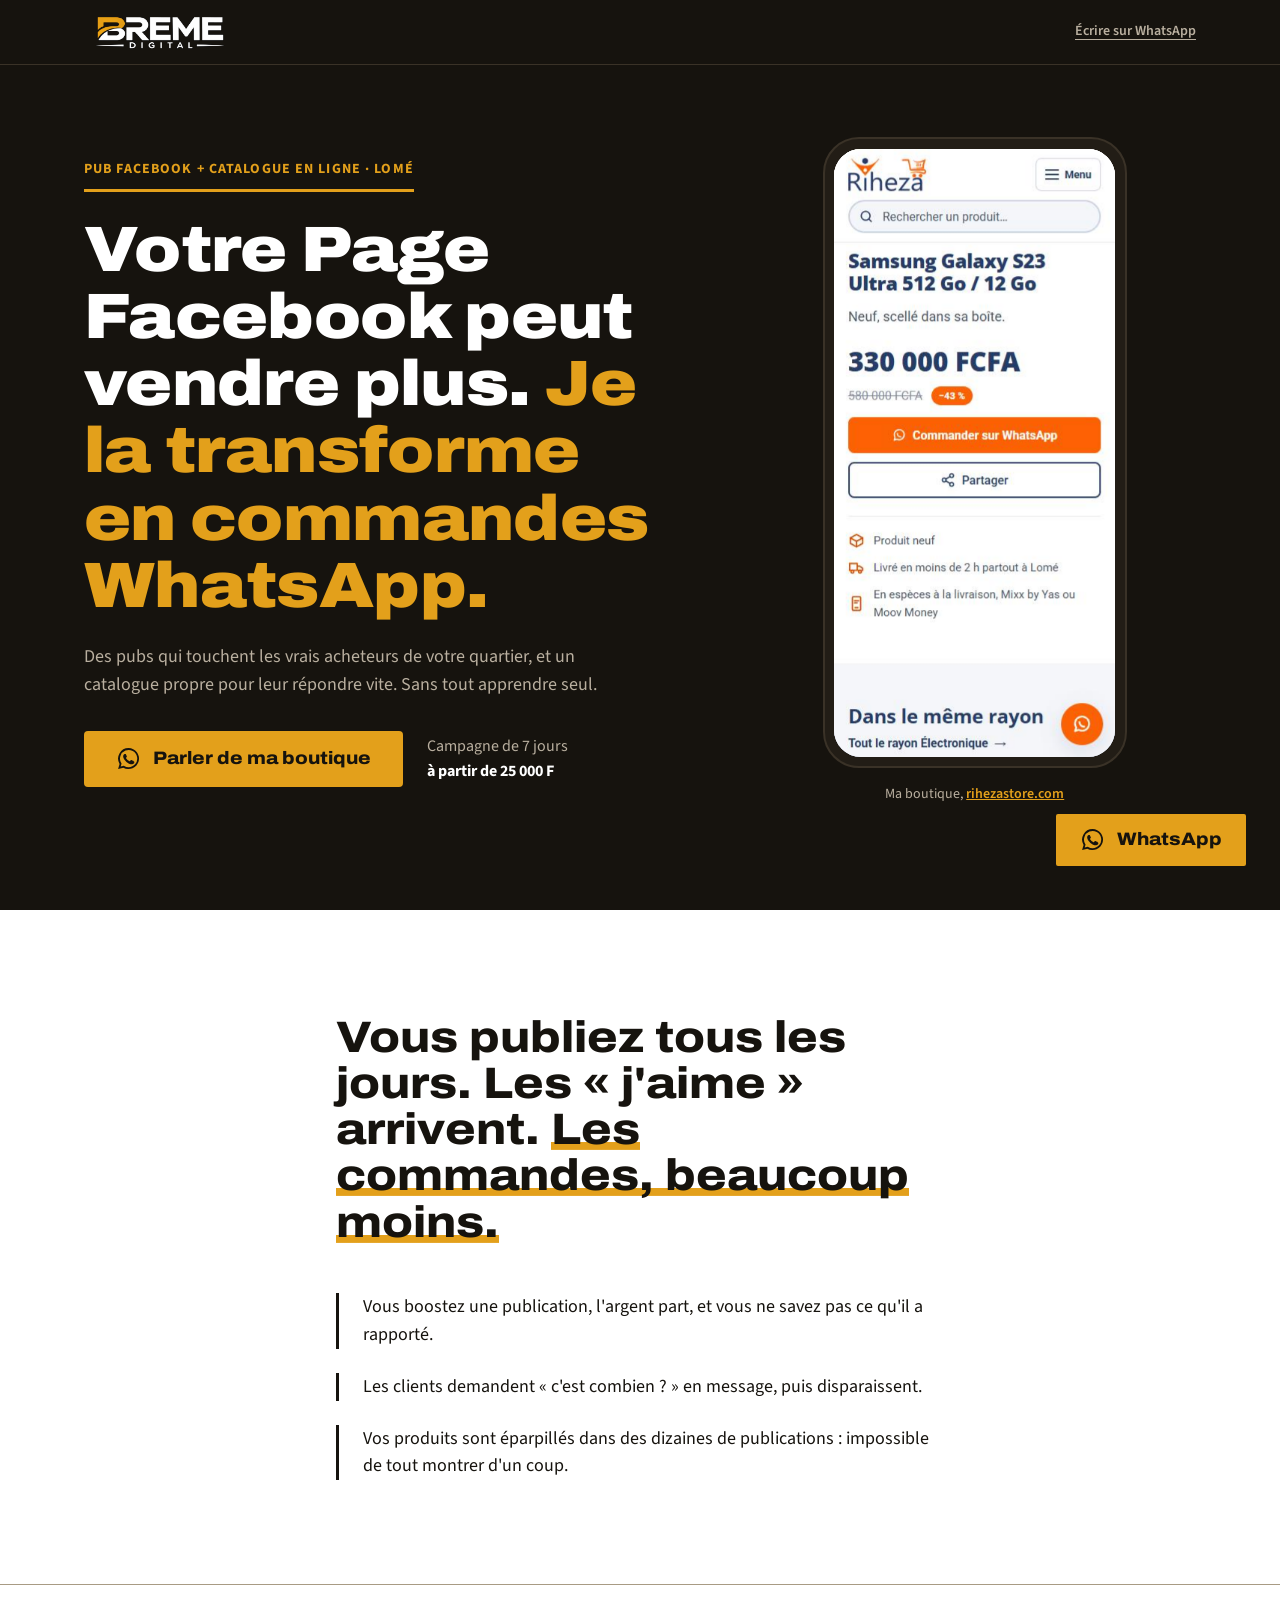
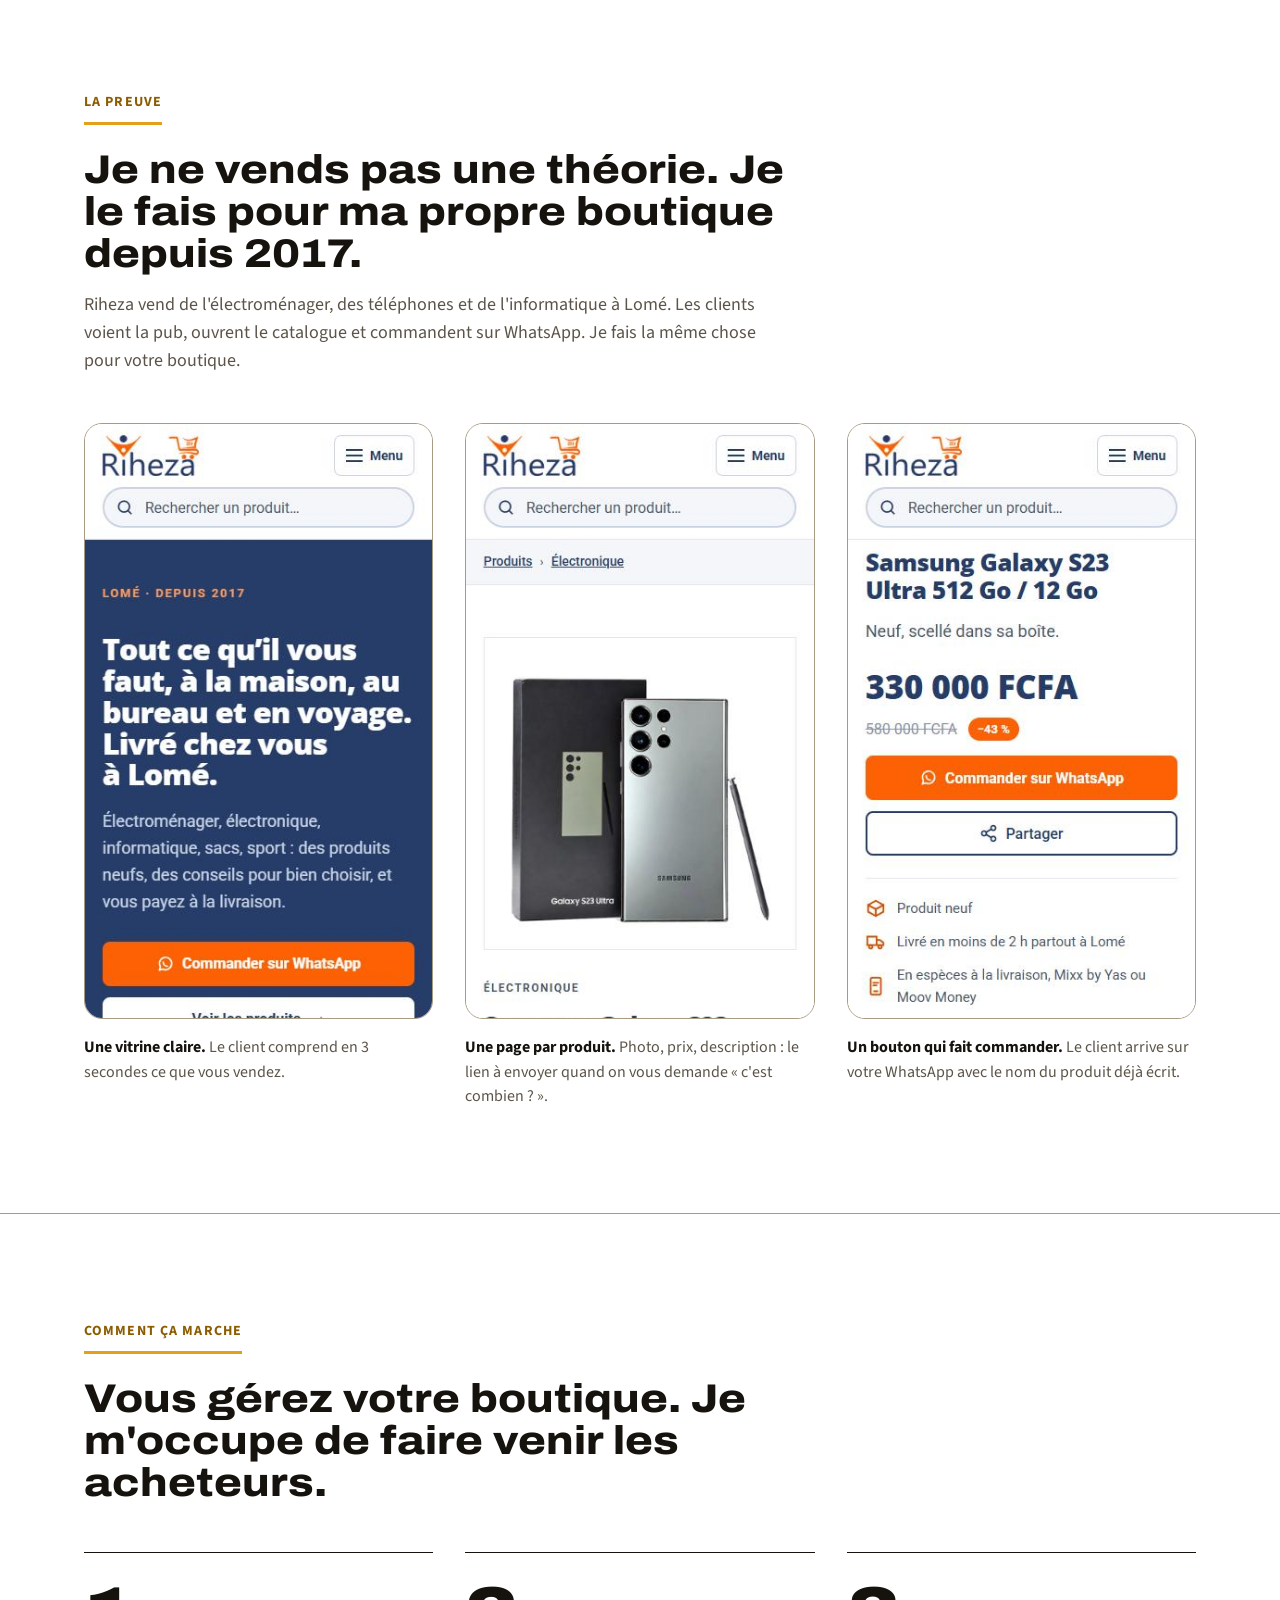
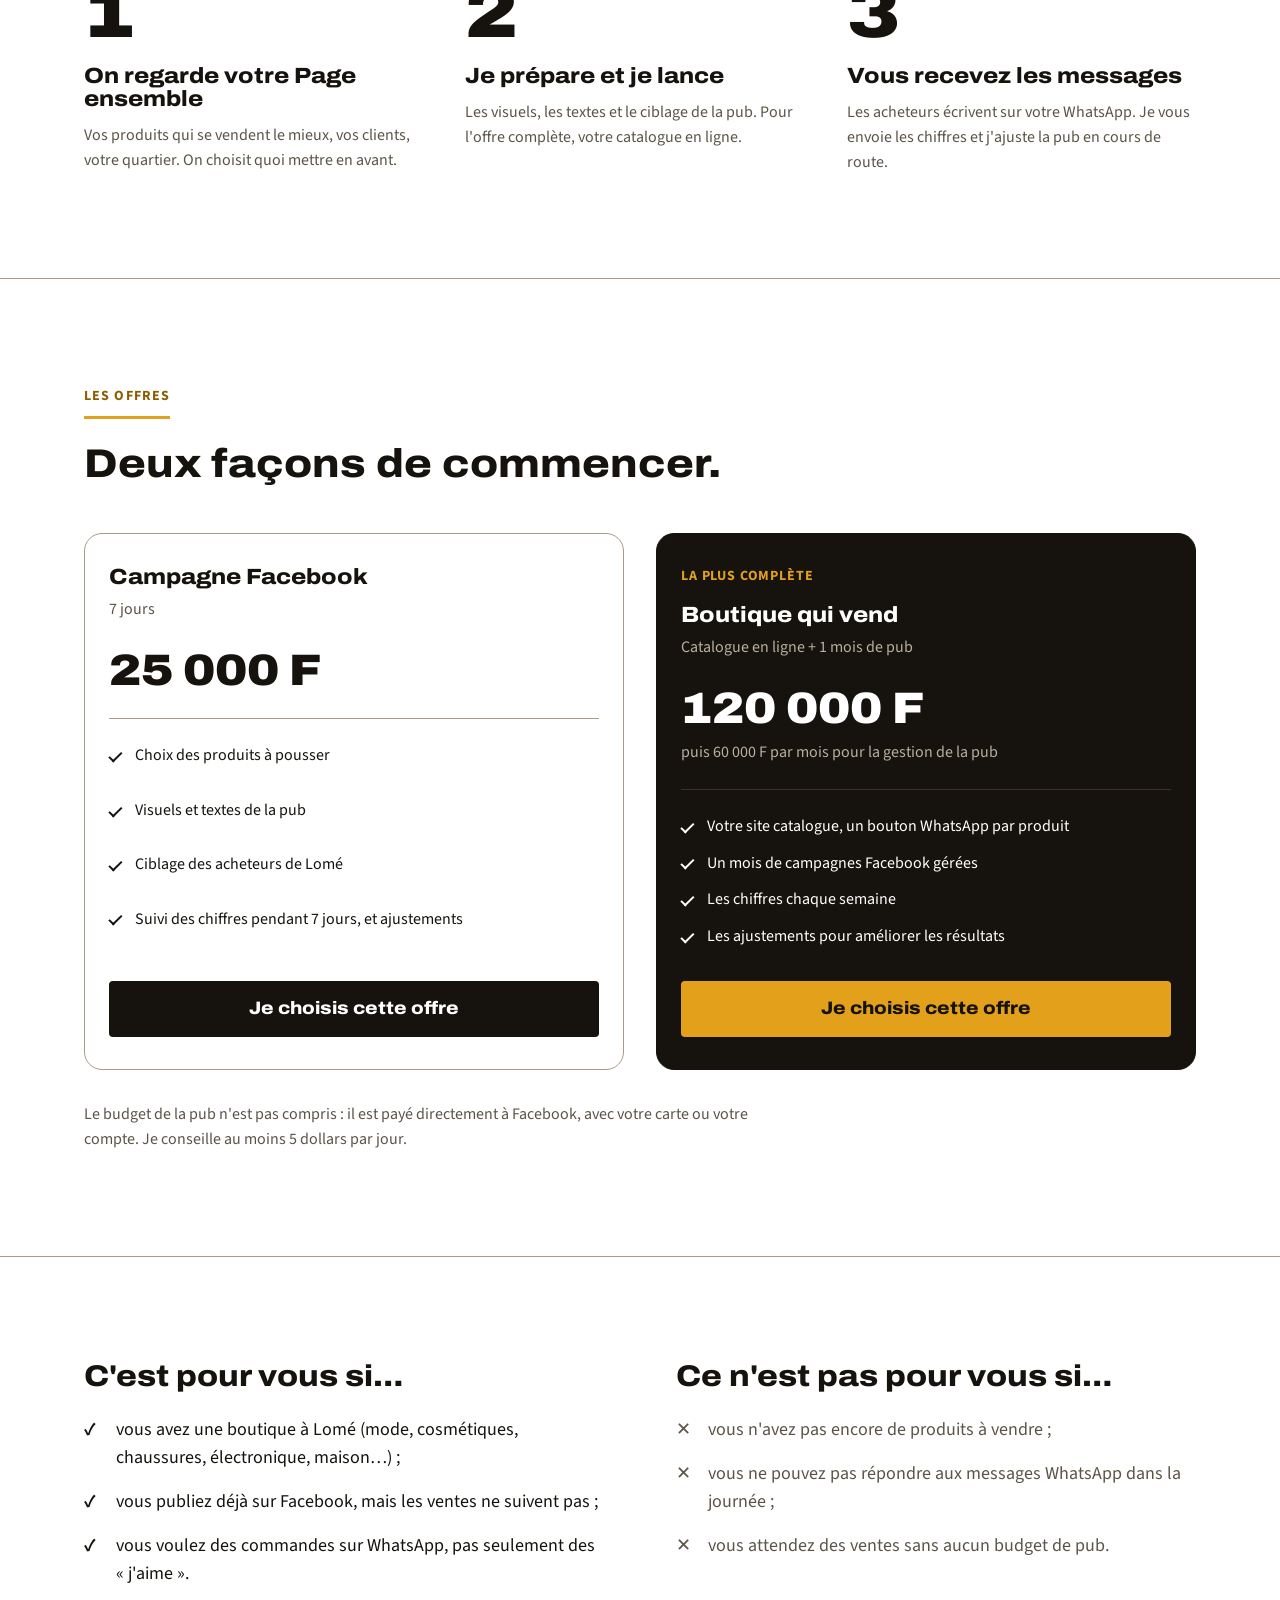
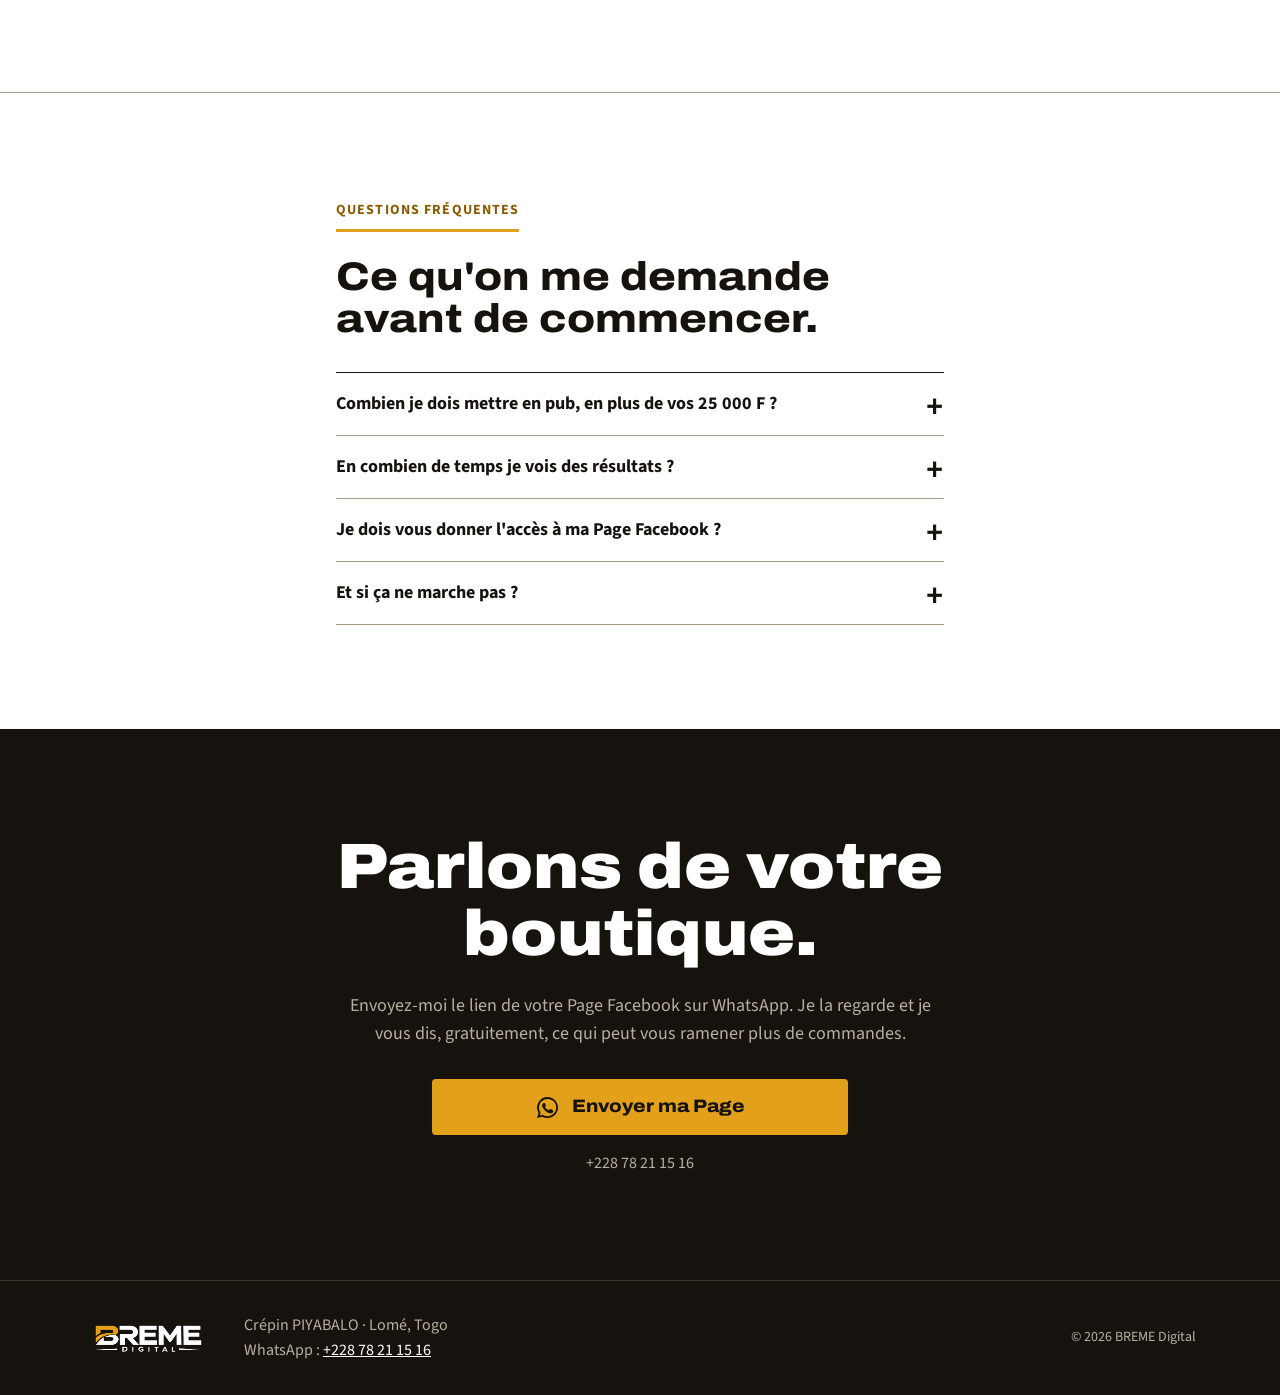
==== index.html @ 871fb2c0 "Add files via upload" ====
<!doctype html>
<html lang="fr">
<head>
  <meta charset="utf-8">
  <meta name="viewport" content="width=device-width, initial-scale=1">
  <title>Boutique qui vend : pub Facebook et catalogue en ligne pour les boutiques de Lomé | BREME Digital</title>
  <meta name="description" content="BREME Digital aide les boutiques de Lomé à transformer leur Page Facebook en vraies ventes WhatsApp, grâce à des pubs ciblées et un catalogue en ligne. Campagne de 7 jours à partir de 25 000 F.">
  <meta property="og:type" content="website">
  <meta property="og:title" content="Boutique qui vend : plus de commandes WhatsApp pour votre boutique">
  <meta property="og:description" content="Pubs Facebook ciblées et catalogue en ligne pour les boutiques de Lomé. Campagne de 7 jours à partir de 25 000 F.">
  <meta property="og:image" content="https://boutique-qui-vend.vercel.app/images/partage.png">
  <meta property="og:url" content="https://boutique-qui-vend.vercel.app/">
  <meta property="og:image:width" content="1200">
  <meta property="og:image:height" content="630">
  <meta name="theme-color" content="#16130E">
  <link rel="icon" href="images/favicon.svg" type="image/svg+xml">
  <link rel="preconnect" href="https://fonts.googleapis.com">
  <link rel="preconnect" href="https://fonts.gstatic.com" crossorigin>
  <link href="https://fonts.googleapis.com/css2?family=Archivo:wdth,wght@112,700;112,800;112,900&family=Source+Sans+3:wght@400;600;700&display=swap" rel="stylesheet">
  <link rel="stylesheet" href="tokens.css">
  <link rel="stylesheet" href="style.css">
  <script>
    if ('IntersectionObserver' in window && !window.matchMedia('(prefers-reduced-motion: reduce)').matches) {
      document.documentElement.classList.add('anime');
    }
  </script>
</head>
<body>

<header class="entete">
  <div class="conteneur entete__ligne">
    <img class="entete__logo" src="images/logo-breme-fond-noir.webp" alt="BREME Digital" width="2000" height="667">
    <a class="lien-discret" href="https://wa.me/22878211516?text=Bonjour%20Cr%C3%A9pin%2C%20je%20veux%20plus%20de%20ventes%20pour%20ma%20boutique." target="_blank" rel="noopener">Écrire sur WhatsApp</a>
  </div>
</header>

<main>

  <!-- 1. Haut de page -->
  <section class="haut sombre">
    <div class="conteneur haut__grille">
      <div class="haut__texte">
        <p class="libelle libelle--sombre arrivee">Pub Facebook + catalogue en ligne · Lomé</p>
        <h1 class="haut__titre arrivee">Votre Page Facebook peut vendre plus. <span class="or">Je la transforme en commandes WhatsApp.</span></h1>
        <p class="haut__sous arrivee">Des pubs qui touchent les vrais acheteurs de votre quartier, et un catalogue propre pour leur répondre vite. Sans tout apprendre seul.</p>
        <div class="haut__action arrivee">
          <a class="bouton" href="https://wa.me/22878211516?text=Bonjour%20Cr%C3%A9pin%2C%20je%20veux%20plus%20de%20ventes%20pour%20ma%20boutique." target="_blank" rel="noopener">
            <svg class="bouton__icone" viewBox="0 0 24 24" aria-hidden="true"><path d="M12 2a10 10 0 0 0-8.6 15.1L2 22l5-1.3A10 10 0 1 0 12 2Zm0 18.2a8.2 8.2 0 0 1-4.2-1.2l-.3-.2-3 .8.8-2.9-.2-.3A8.2 8.2 0 1 1 12 20.2Zm4.5-6.1c-.2-.1-1.5-.7-1.7-.8-.2-.1-.4-.1-.6.1l-.8 1c-.1.2-.3.2-.5.1a6.7 6.7 0 0 1-3.3-2.9c-.3-.4.3-.4.7-1.4.1-.2 0-.3 0-.4l-.8-1.8c-.2-.5-.4-.4-.6-.4h-.5a1 1 0 0 0-.7.3 3 3 0 0 0-.9 2.2 5.2 5.2 0 0 0 1.1 2.7 11.8 11.8 0 0 0 4.5 4c1.7.7 2.3.8 3.2.6.5-.1 1.5-.6 1.7-1.2.2-.6.2-1.1.2-1.2-.1-.1-.2-.2-.5-.3Z"/></svg>
            Parler de ma boutique
          </a>
          <p class="haut__prix">Campagne de 7 jours <strong>à partir de 25 000 F</strong></p>
        </div>
      </div>

      <figure class="telephone" aria-label="Exemple : la boutique en ligne Riheza, faite par Crépin">
        <div class="telephone__cadre">
          <div class="telephone__ecran">
            <img class="telephone__vue telephone__vue--1" src="images/riheza-accueil.jpg" alt="Accueil de la boutique Riheza sur téléphone" width="375" height="812" fetchpriority="high">
            <img class="telephone__vue telephone__vue--2" src="images/riheza-produit.jpg" alt="Fiche produit Riheza : Samsung Galaxy S23 Ultra" width="375" height="812">
            <img class="telephone__vue telephone__vue--3" src="images/riheza-commande.jpg" alt="Prix et bouton « Commander sur WhatsApp » chez Riheza" width="375" height="812">
          </div>
        </div>
        <figcaption class="telephone__legende">Ma boutique, <a href="https://www.rihezastore.com" target="_blank" rel="noopener">rihezastore.com</a></figcaption>
      </figure>
    </div>
  </section>

  <!-- 2. Le problème -->
  <section class="section papier">
    <div class="conteneur conteneur--etroit">
      <h2 class="grande-phrase apparait">Vous publiez tous les jours. Les « j'aime » arrivent. <span class="souligne">Les commandes, beaucoup moins.</span></h2>
      <ul class="constats">
        <li class="apparait">Vous boostez une publication, l'argent part, et vous ne savez pas ce qu'il a rapporté.</li>
        <li class="apparait">Les clients demandent « c'est combien ? » en message, puis disparaissent.</li>
        <li class="apparait">Vos produits sont éparpillés dans des dizaines de publications : impossible de tout montrer d'un coup.</li>
      </ul>
    </div>
  </section>

  <!-- 3. La preuve -->
  <section class="section sable" id="preuve">
    <div class="conteneur">
      <div class="entete-section">
        <p class="libelle">La preuve</p>
        <h2 class="titre-section apparait">Je ne vends pas une théorie. Je le fais pour ma propre boutique depuis 2017.</h2>
        <p class="chapeau apparait">Riheza vend de l'électroménager, des téléphones et de l'informatique à Lomé. Les clients voient la pub, ouvrent le catalogue et commandent sur WhatsApp. Je fais la même chose pour votre boutique.</p>
      </div>
      <ol class="captures">
        <li class="capture apparait">
          <img src="images/riheza-accueil.jpg" alt="Accueil de Riheza : titre, bouton « Commander sur WhatsApp »" width="375" height="812" loading="lazy">
          <p><strong>Une vitrine claire.</strong> Le client comprend en 3 secondes ce que vous vendez.</p>
        </li>
        <li class="capture apparait">
          <img src="images/riheza-produit.jpg" alt="Fiche produit Riheza avec photo et prix" width="375" height="812" loading="lazy">
          <p><strong>Une page par produit.</strong> Photo, prix, description : le lien à envoyer quand on vous demande « c'est combien ? ».</p>
        </li>
        <li class="capture apparait">
          <img src="images/riheza-commande.jpg" alt="Prix, réduction et bouton « Commander sur WhatsApp »" width="375" height="812" loading="lazy">
          <p><strong>Un bouton qui fait commander.</strong> Le client arrive sur votre WhatsApp avec le nom du produit déjà écrit.</p>
        </li>
      </ol>
    </div>
  </section>

  <!-- 4. Comment ça marche -->
  <section class="section papier">
    <div class="conteneur">
      <div class="entete-section">
        <p class="libelle">Comment ça marche</p>
        <h2 class="titre-section apparait">Vous gérez votre boutique. Je m'occupe de faire venir les acheteurs.</h2>
      </div>
      <ol class="etapes">
        <li class="etape apparait">
          <span class="etape__num" aria-hidden="true">1</span>
          <h3>On regarde votre Page ensemble</h3>
          <p>Vos produits qui se vendent le mieux, vos clients, votre quartier. On choisit quoi mettre en avant.</p>
        </li>
        <li class="etape apparait">
          <span class="etape__num" aria-hidden="true">2</span>
          <h3>Je prépare et je lance</h3>
          <p>Les visuels, les textes et le ciblage de la pub. Pour l'offre complète, votre catalogue en ligne.</p>
        </li>
        <li class="etape apparait">
          <span class="etape__num" aria-hidden="true">3</span>
          <h3>Vous recevez les messages</h3>
          <p>Les acheteurs écrivent sur votre WhatsApp. Je vous envoie les chiffres et j'ajuste la pub en cours de route.</p>
        </li>
      </ol>
    </div>
  </section>

  <!-- 5. Les offres -->
  <section class="section sable" id="offres">
    <div class="conteneur">
      <div class="entete-section">
        <p class="libelle">Les offres</p>
        <h2 class="titre-section apparait">Deux façons de commencer.</h2>
      </div>
      <div class="offres">
        <article class="offre apparait">
          <h3 class="offre__nom">Campagne Facebook</h3>
          <p class="offre__duree">7 jours</p>
          <p class="offre__prix">25 000 F</p>
          <ul class="offre__liste">
            <li>Choix des produits à pousser</li>
            <li>Visuels et textes de la pub</li>
            <li>Ciblage des acheteurs de Lomé</li>
            <li>Suivi des chiffres pendant 7 jours, et ajustements</li>
          </ul>
          <a class="bouton bouton--plein" href="https://wa.me/22878211516?text=Bonjour%20Cr%C3%A9pin%2C%20la%20campagne%20Facebook%20de%207%20jours%20m'int%C3%A9resse." target="_blank" rel="noopener">Je choisis cette offre</a>
        </article>
        <article class="offre offre--complete apparait">
          <p class="offre__etiquette">La plus complète</p>
          <h3 class="offre__nom">Boutique qui vend</h3>
          <p class="offre__duree">Catalogue en ligne + 1 mois de pub</p>
          <p class="offre__prix">120 000 F</p>
          <p class="offre__suite">puis 60 000 F par mois pour la gestion de la pub</p>
          <ul class="offre__liste">
            <li>Votre site catalogue, un bouton WhatsApp par produit</li>
            <li>Un mois de campagnes Facebook gérées</li>
            <li>Les chiffres chaque semaine</li>
            <li>Les ajustements pour améliorer les résultats</li>
          </ul>
          <a class="bouton bouton--plein" href="https://wa.me/22878211516?text=Bonjour%20Cr%C3%A9pin%2C%20l'offre%20Boutique%20qui%20vend%20m'int%C3%A9resse." target="_blank" rel="noopener">Je choisis cette offre</a>
        </article>
      </div>
      <p class="note">Le budget de la pub n'est pas compris : il est payé directement à Facebook, avec votre carte ou votre compte. Je conseille au moins 5 dollars par jour.</p>
    </div>
  </section>

  <!-- 6. Pour qui -->
  <section class="section papier">
    <div class="conteneur">
      <div class="pourqui">
        <div class="pourqui__col apparait">
          <h2 class="pourqui__titre">C'est pour vous si…</h2>
          <ul class="liste-oui">
            <li>vous avez une boutique à Lomé (mode, cosmétiques, chaussures, électronique, maison…) ;</li>
            <li>vous publiez déjà sur Facebook, mais les ventes ne suivent pas ;</li>
            <li>vous voulez des commandes sur WhatsApp, pas seulement des « j'aime ».</li>
          </ul>
        </div>
        <div class="pourqui__col apparait">
          <h2 class="pourqui__titre">Ce n'est pas pour vous si…</h2>
          <ul class="liste-non">
            <li>vous n'avez pas encore de produits à vendre ;</li>
            <li>vous ne pouvez pas répondre aux messages WhatsApp dans la journée ;</li>
            <li>vous attendez des ventes sans aucun budget de pub.</li>
          </ul>
        </div>
      </div>
    </div>
  </section>

  <!-- 7. Questions -->
  <section class="section papier section--trait" id="questions">
    <div class="conteneur conteneur--etroit">
      <p class="libelle">Questions fréquentes</p>
      <h2 class="titre-section">Ce qu'on me demande avant de commencer.</h2>
      <div class="questions">
        <details>
          <summary>Combien je dois mettre en pub, en plus de vos 25 000 F ?</summary>
          <p>Je conseille au moins 5 dollars par jour, soit environ 35 dollars pour une campagne de 7 jours. Ce budget est payé directement à Facebook, avec votre carte ou votre compte, jamais à moi : vous gardez le contrôle de votre argent. Facebook affiche le montant exact en FCFA au moment du paiement.</p>
        </details>
        <details>
          <summary>En combien de temps je vois des résultats ?</summary>
          <p>Les premiers messages arrivent en général dans les premiers jours. Après 3 jours, on a assez de chiffres pour savoir ce qui marche, et on ajuste la suite de la campagne.</p>
        </details>
        <details>
          <summary>Je dois vous donner l'accès à ma Page Facebook ?</summary>
          <p>Pas votre mot de passe, jamais. Vous m'ajoutez comme partenaire dans votre Meta Business Suite, avec un accès limité à la publicité. Vous pouvez le retirer à tout moment, en un clic.</p>
        </details>
        <details>
          <summary>Et si ça ne marche pas ?</summary>
          <p>Je vous envoie les chiffres de la campagne pendant les 7 jours : personnes touchées, clics, messages reçus. Si une pub ne ramène pas de messages, je change le visuel, le texte ou le ciblage pendant la campagne, sans frais en plus. Après la campagne, je propose un accompagnement mensuel pour continuer à améliorer les résultats.</p>
        </details>
      </div>
    </div>
  </section>

  <!-- 8. Dernier appel -->
  <section class="appel sombre">
    <div class="conteneur conteneur--etroit appel__contenu">
      <h2 class="appel__titre apparait">Parlons de votre boutique.</h2>
      <p class="appel__texte apparait">Envoyez-moi le lien de votre Page Facebook sur WhatsApp. Je la regarde et je vous dis, gratuitement, ce qui peut vous ramener plus de commandes.</p>
      <a class="bouton apparait" href="https://wa.me/22878211516?text=Bonjour%20Cr%C3%A9pin%2C%20voici%20le%20lien%20de%20ma%20Page%20Facebook%20%3A%20" target="_blank" rel="noopener">
        <svg class="bouton__icone" viewBox="0 0 24 24" aria-hidden="true"><path d="M12 2a10 10 0 0 0-8.6 15.1L2 22l5-1.3A10 10 0 1 0 12 2Zm0 18.2a8.2 8.2 0 0 1-4.2-1.2l-.3-.2-3 .8.8-2.9-.2-.3A8.2 8.2 0 1 1 12 20.2Zm4.5-6.1c-.2-.1-1.5-.7-1.7-.8-.2-.1-.4-.1-.6.1l-.8 1c-.1.2-.3.2-.5.1a6.7 6.7 0 0 1-3.3-2.9c-.3-.4.3-.4.7-1.4.1-.2 0-.3 0-.4l-.8-1.8c-.2-.5-.4-.4-.6-.4h-.5a1 1 0 0 0-.7.3 3 3 0 0 0-.9 2.2 5.2 5.2 0 0 0 1.1 2.7 11.8 11.8 0 0 0 4.5 4c1.7.7 2.3.8 3.2.6.5-.1 1.5-.6 1.7-1.2.2-.6.2-1.1.2-1.2-.1-.1-.2-.2-.5-.3Z"/></svg>
        Envoyer ma Page
      </a>
      <p class="appel__numero">+228 78 21 15 16</p>
    </div>
  </section>

</main>

<footer class="pied">
  <div class="conteneur pied__ligne">
    <img class="pied__logo" src="images/logo-breme-fond-noir.webp" alt="BREME Digital" width="2000" height="667" loading="lazy">
    <p>Crépin PIYABALO · Lomé, Togo<br>WhatsApp : <a href="https://wa.me/22878211516" target="_blank" rel="noopener">+228 78 21 15 16</a></p>
    <p class="pied__petit">© 2026 BREME Digital</p>
  </div>
</footer>

<a class="flottant" href="https://wa.me/22878211516?text=Bonjour%20Cr%C3%A9pin%2C%20je%20veux%20plus%20de%20ventes%20pour%20ma%20boutique." target="_blank" rel="noopener" aria-label="Écrire à Crépin sur WhatsApp">
  <svg viewBox="0 0 24 24" aria-hidden="true"><path d="M12 2a10 10 0 0 0-8.6 15.1L2 22l5-1.3A10 10 0 1 0 12 2Zm0 18.2a8.2 8.2 0 0 1-4.2-1.2l-.3-.2-3 .8.8-2.9-.2-.3A8.2 8.2 0 1 1 12 20.2Zm4.5-6.1c-.2-.1-1.5-.7-1.7-.8-.2-.1-.4-.1-.6.1l-.8 1c-.1.2-.3.2-.5.1a6.7 6.7 0 0 1-3.3-2.9c-.3-.4.3-.4.7-1.4.1-.2 0-.3 0-.4l-.8-1.8c-.2-.5-.4-.4-.6-.4h-.5a1 1 0 0 0-.7.3 3 3 0 0 0-.9 2.2 5.2 5.2 0 0 0 1.1 2.7 11.8 11.8 0 0 0 4.5 4c1.7.7 2.3.8 3.2.6.5-.1 1.5-.6 1.7-1.2.2-.6.2-1.1.2-1.2-.1-.1-.2-.2-.5-.3Z"/></svg>
  <span>WhatsApp</span>
</a>

<script>
  (function () {
    if (!document.documentElement.classList.contains('anime')) return;
    var obs = new IntersectionObserver(function (entrees) {
      entrees.forEach(function (e) {
        if (e.isIntersecting) { e.target.classList.add('visible'); obs.unobserve(e.target); }
      });
    }, { rootMargin: '0px 0px -8% 0px' });
    document.querySelectorAll('.apparait').forEach(function (el) { obs.observe(el); });
  })();
</script>
</body>
</html>
---- tokens.css ----
/* BREME Digital : jetons de l'allure (page de vente « Boutique qui vend »)
   Parti pris : un commerçant parle à un commerçant ; clair comme une vitrine
   bien rangée, franc comme un prix affiché, lisible en plein soleil.
   Contrastes mesurés : encre/papier 17.3:1, encre/or 8.2:1, or/encre 8.2:1,
   or-fonce/papier 5.4:1, gris/papier 7.0:1, gris/sable 6.2:1.
   Interdit : texte or sur fond clair (2.1:1). */
:root {
  /* Couleurs (tirées du logo) */
  --encre: #16130E;          /* noir chaud : texte, blocs sombres */
  --encre-2: #221D16;        /* noir un cran plus clair : cartes sur fond sombre */
  --papier: #FFFFFF;         /* fond principal, blanc pur (choix de Crépin) */
  --sable: #FFFFFF;          /* sections alternées : blanc aussi, séparées par un trait */
  --or: #E3A01B;             /* accent : bouton d'action UNIQUEMENT (et texte sur fond sombre) */
  --or-survol: #F0B23A;
  --or-fonce: #8C5C00;       /* petits libellés sur fond clair (5.4:1) */
  --gris: #5C5448;           /* texte secondaire sur clair */
  --gris-clair: #B9AF9F;     /* texte secondaire sur fond sombre */
  --trait: #A89B84;          /* séparateurs */
  --trait-sombre: #3A3227;   /* séparateurs sur fond sombre */

  /* Polices */
  --police-titre: "Archivo", "Arial Black", system-ui, sans-serif;
  --police-texte: "Source Sans 3", "Segoe UI", system-ui, sans-serif;
  --largeur-titre: 112%;     /* font-stretch d'Archivo : lettres larges comme le logo */

  /* Tailles (téléphone d'abord) */
  --t-xs: 0.875rem;
  --t-s: 1rem;               /* texte courant minimum : 16 px */
  --t-m: 1.125rem;
  --t-l: 1.375rem;
  --t-xl: 1.875rem;
  --t-2xl: clamp(2.25rem, 8vw, 4rem);     /* titre du haut */
  --t-prix: clamp(2rem, 6vw, 2.75rem);
  --interligne: 1.55;
  --interligne-titre: 1.05;

  /* Espacements (progression) */
  --e-1: 0.5rem;
  --e-2: 0.75rem;
  --e-3: 1rem;
  --e-4: 1.5rem;
  --e-5: 2rem;
  --e-6: 3rem;
  --e-7: 4.5rem;
  --e-8: 6.5rem;
  --gouttiere: 1.25rem;
  --largeur-max: 72rem;
  --largeur-texte: 38rem;

  /* Formes : deux rayons contrastés, séparation au trait (pas d'ombre) */
  --rayon-petit: 4px;        /* boutons, étiquettes */
  --rayon-grand: 18px;       /* cartes, cadre du téléphone */
  --trait-epaisseur: 1.5px;
  --bouton-hauteur: 3.5rem;  /* au moins 44 px */

  /* Mouvement (registre standard) */
  --courbe-entree: cubic-bezier(0.23, 1, 0.32, 1);
  --duree-arrivee: 600ms;
  --duree-survol: 160ms;
  --decalage: 80ms;
}
---- style.css ----
/* BREME Digital : page « Boutique qui vend ». N'utilise que les jetons de tokens.css. */

*, *::before, *::after { box-sizing: border-box; }
html { -webkit-text-size-adjust: 100%; scroll-behavior: smooth; }
@media (prefers-reduced-motion: reduce) { html { scroll-behavior: auto; } }

body {
  margin: 0;
  background: var(--papier);
  color: var(--encre);
  font-family: var(--police-texte);
  font-size: var(--t-s);
  line-height: var(--interligne);
}

img { max-width: 100%; height: auto; display: block; }
a { color: inherit; }
h1, h2, h3 { margin: 0; font-family: var(--police-titre); font-stretch: var(--largeur-titre); line-height: var(--interligne-titre); }
p { margin: 0; }
:focus-visible { outline: 3px solid var(--or); outline-offset: 3px; }

.conteneur { width: 100%; max-width: var(--largeur-max); margin: 0 auto; padding: 0 var(--gouttiere); }
.conteneur--etroit { max-width: calc(var(--largeur-texte) + 2 * var(--gouttiere)); }

.sombre { background: var(--encre); color: var(--papier); }
.papier { background: var(--papier); }
.sable { background: var(--sable); }
.or { color: var(--or); }

/* Petits libellés, avec le trait or qui revient (signature) */
.libelle {
  display: inline-block;
  font-size: var(--t-xs);
  font-weight: 700;
  letter-spacing: 0.08em;
  text-transform: uppercase;
  color: var(--or-fonce);
  padding-bottom: var(--e-1);
  border-bottom: 3px solid var(--or);
  margin-bottom: var(--e-4);
}
.libelle--sombre { color: var(--or); }

/* Boutons */
.bouton {
  display: inline-flex;
  align-items: center;
  justify-content: center;
  gap: var(--e-2);
  min-height: var(--bouton-hauteur);
  padding: 0 var(--e-5);
  background: var(--or);
  color: var(--encre);
  font-family: var(--police-titre);
  font-stretch: var(--largeur-titre);
  font-weight: 800;
  font-size: var(--t-m);
  text-decoration: none;
  border-radius: var(--rayon-petit);
  transition: background-color var(--duree-survol) var(--courbe-entree), transform var(--duree-survol) var(--courbe-entree);
}
.bouton:hover { background: var(--or-survol); }
.bouton:active { transform: scale(0.97); }
.bouton__icone { width: 1.4em; height: 1.4em; fill: currentColor; flex: none; }
.bouton--plein { width: 100%; }

.lien-discret { color: var(--gris-clair); font-weight: 600; font-size: var(--t-xs); text-underline-offset: 4px; }
.lien-discret:hover { color: var(--papier); }

/* En-tête */
.entete { background: var(--encre); border-bottom: 1px solid var(--trait-sombre); }
.entete__ligne { display: flex; align-items: center; justify-content: space-between; gap: var(--e-3); min-height: 4rem; }
.entete__logo { width: 9.5rem; mix-blend-mode: lighten; } /* le noir pur du logo se fond dans le noir chaud */

/* 1. Haut de page */
.haut { padding: var(--e-6) 0 var(--e-7); overflow: hidden; }
.haut__grille { display: grid; gap: var(--e-7); align-items: center; }
.haut__titre { font-size: var(--t-2xl); font-weight: 900; letter-spacing: -0.01em; margin-bottom: var(--e-4); }
.haut__sous { font-size: var(--t-m); color: var(--gris-clair); max-width: 34rem; margin-bottom: var(--e-5); }
.haut__action { display: flex; flex-direction: column; align-items: flex-start; gap: var(--e-3); }
.haut__action .bouton { width: 100%; }
.haut__prix { color: var(--gris-clair); }
.haut__prix strong { color: var(--papier); font-weight: 700; }

/* Le téléphone (scène) */
.telephone { margin: 0 auto; width: min(17rem, 78vw); }
.telephone__cadre {
  background: var(--encre-2);
  border: 2px solid var(--trait-sombre);
  border-radius: calc(var(--rayon-grand) * 2);
  padding: 0.6rem;
}
.telephone__ecran {
  position: relative;
  aspect-ratio: 375 / 812;
  border-radius: calc(var(--rayon-grand) * 1.5);
  overflow: hidden;
  background: var(--papier);
}
.telephone__vue { position: absolute; inset: 0; width: 100%; height: 100%; object-fit: cover; object-position: top; }
.telephone__vue--2, .telephone__vue--3 { display: none; }
.telephone__legende { margin-top: var(--e-3); text-align: center; font-size: var(--t-xs); color: var(--gris-clair); }
.telephone__legende a { color: var(--or); font-weight: 600; }

@media (min-width: 900px) {
  .haut { padding: var(--e-7) 0 var(--e-8); }
  .haut__grille { grid-template-columns: 1.35fr 1fr; }
  .haut__action { flex-direction: row; align-items: center; gap: var(--e-4); }
  .haut__action .bouton { width: auto; white-space: nowrap; flex: none; }
  .haut__prix strong { white-space: nowrap; }
  .telephone { width: 19rem; }
}

/* Sections */
.section { padding: var(--e-7) 0; }
.section--trait { border-top: var(--trait-epaisseur) solid var(--trait); }
/* tout est blanc : un trait sépare deux sections claires qui se suivent */
.section + .section { border-top: 1px solid var(--trait); }
@media (min-width: 900px) { .section { padding: var(--e-8) 0; } }
.entete-section { max-width: 44rem; margin-bottom: var(--e-6); }
.titre-section { font-size: var(--t-xl); font-weight: 800; margin-bottom: var(--e-3); }
.chapeau { font-size: var(--t-m); color: var(--gris); }
@media (min-width: 900px) { .titre-section { font-size: 2.5rem; } }

/* 2. Le problème */
.grande-phrase { font-size: var(--t-xl); font-weight: 800; margin-bottom: var(--e-6); }
@media (min-width: 900px) { .grande-phrase { font-size: 2.75rem; } }
.souligne { background-image: linear-gradient(var(--or), var(--or)); background-size: 100% 0.18em; background-position: 0 92%; background-repeat: no-repeat; }
.constats { list-style: none; margin: 0; padding: 0; display: grid; gap: var(--e-4); }
.constats li { font-size: var(--t-m); padding-left: var(--e-4); border-left: 3px solid var(--encre); }

/* 3. La preuve */
.captures {
  list-style: none; margin: 0 calc(-1 * var(--gouttiere)); padding: 0 var(--gouttiere) var(--e-2);
  display: grid; grid-auto-flow: column; grid-auto-columns: 72%; gap: var(--e-4);
  overflow-x: auto; scroll-snap-type: x mandatory; scroll-padding-inline: var(--gouttiere);
}
.capture { scroll-snap-align: start; }
.capture img {
  width: 100%; aspect-ratio: 375 / 640; object-fit: cover; object-position: top;
  border-radius: var(--rayon-grand); border: var(--trait-epaisseur) solid var(--trait); background: var(--papier);
  margin-bottom: var(--e-3);
}
.capture p { color: var(--gris); }
.capture strong { color: var(--encre); }
@media (min-width: 900px) {
  .captures { margin: 0; padding: 0; grid-auto-flow: row; grid-template-columns: repeat(3, 1fr); gap: var(--e-5); overflow: visible; }
}

/* 4. Étapes */
.etapes { list-style: none; margin: 0; padding: 0; display: grid; gap: var(--e-6); }
.etape__num { display: block; font-family: var(--police-titre); font-stretch: var(--largeur-titre); font-weight: 900; font-size: 4.5rem; line-height: 1; color: var(--encre); margin-bottom: var(--e-3); }
.etape h3 { font-size: var(--t-l); font-weight: 800; margin-bottom: var(--e-2); }
.etape p { color: var(--gris); }
@media (min-width: 900px) {
  .etapes { grid-template-columns: repeat(3, 1fr); gap: var(--e-5); }
  .etape { border-top: var(--trait-epaisseur) solid var(--encre); padding-top: var(--e-4); }
}

/* 5. Offres */
.offres { display: grid; gap: var(--e-4); margin-bottom: var(--e-5); }
@media (min-width: 900px) { .offres { grid-template-columns: 1fr 1fr; gap: var(--e-5); align-items: stretch; } }
.offre {
  display: flex; flex-direction: column;
  background: var(--papier);
  border: var(--trait-epaisseur) solid var(--trait);
  border-radius: var(--rayon-grand);
  padding: var(--e-5) var(--e-4);
}
.offre--complete { background: var(--encre); color: var(--papier); border-color: var(--encre); }
.offre__etiquette { align-self: flex-start; font-size: var(--t-xs); font-weight: 700; letter-spacing: 0.06em; text-transform: uppercase; color: var(--or); margin-bottom: var(--e-3); }
.offre__nom { font-size: var(--t-l); font-weight: 800; }
.offre__duree { color: var(--gris); margin-top: var(--e-1); }
.offre--complete .offre__duree, .offre--complete .offre__suite { color: var(--gris-clair); }
.offre__prix { font-family: var(--police-titre); font-stretch: var(--largeur-titre); font-weight: 900; font-size: var(--t-prix); line-height: 1.1; margin-top: var(--e-4); }
.offre__suite { color: var(--gris); margin-top: var(--e-1); }
.offre__liste { list-style: none; margin: var(--e-4) 0 var(--e-5); padding: var(--e-4) 0 0; border-top: 1px solid var(--trait); display: grid; gap: var(--e-2); flex: 1; }
.offre--complete .offre__liste { border-top-color: var(--trait-sombre); }
.offre__liste li { padding-left: 1.6rem; position: relative; }
.offre__liste li::before { content: ""; position: absolute; left: 0; top: 0.55em; width: 0.8rem; height: 0.45rem; border-left: 2.5px solid currentColor; border-bottom: 2.5px solid currentColor; transform: rotate(-45deg); }
.offre:not(.offre--complete) .bouton--plein { background: var(--encre); color: var(--papier); }
.offre:not(.offre--complete) .bouton--plein:hover { background: var(--encre-2); }
.note { color: var(--gris); max-width: 44rem; font-size: var(--t-s); }

/* 6. Pour qui */
.pourqui { display: grid; gap: var(--e-6); }
@media (min-width: 900px) { .pourqui { grid-template-columns: 1fr 1fr; gap: var(--e-7); } }
.pourqui__titre { font-size: var(--t-xl); font-weight: 800; margin-bottom: var(--e-4); }
.liste-oui, .liste-non { list-style: none; margin: 0; padding: 0; display: grid; gap: var(--e-3); font-size: var(--t-m); }
.liste-oui li, .liste-non li { padding-left: 2rem; position: relative; }
.liste-oui li::before { content: "✓"; position: absolute; left: 0; font-weight: 700; color: var(--encre); }
.liste-non li { color: var(--gris); }
.liste-non li::before { content: "✕"; position: absolute; left: 0; font-weight: 700; color: var(--gris); }

/* 7. Questions */
.questions { border-top: var(--trait-epaisseur) solid var(--encre); margin-top: var(--e-5); }
.questions details { border-bottom: var(--trait-epaisseur) solid var(--trait); }
.questions summary {
  cursor: pointer; list-style: none;
  display: flex; justify-content: space-between; align-items: center; gap: var(--e-3);
  min-height: 3.5rem; padding: var(--e-3) 0;
  font-weight: 700; font-size: var(--t-m);
}
.questions summary::-webkit-details-marker { display: none; }
.questions summary::after { content: "+"; font-family: var(--police-titre); font-size: var(--t-xl); line-height: 1; flex: none; }
.questions details[open] summary::after { content: "–"; }
.questions details p { padding-bottom: var(--e-4); color: var(--gris); }

/* 8. Dernier appel */
.appel { padding: var(--e-7) 0; text-align: center; }
@media (min-width: 900px) { .appel { padding: var(--e-8) 0; } }
.appel__contenu { display: flex; flex-direction: column; align-items: center; }
.appel__titre { font-size: var(--t-2xl); font-weight: 900; margin-bottom: var(--e-4); }
.appel__texte { font-size: var(--t-m); color: var(--gris-clair); margin-bottom: var(--e-5); }
.appel .bouton { width: 100%; max-width: 26rem; }
.appel__numero { margin-top: var(--e-3); color: var(--gris-clair); }

/* 9. Pied */
.pied { background: var(--encre); color: var(--gris-clair); border-top: 1px solid var(--trait-sombre); padding: var(--e-5) 0; font-size: var(--t-s); }
/* place réservée au bouton flottant (téléphone), une seule fois pour toute la page */
@media (max-width: 899px) { .pied { padding-bottom: calc(var(--bouton-hauteur) + var(--e-6)); } }
.pied__ligne { display: grid; gap: var(--e-3); }
.pied__logo { width: 8rem; mix-blend-mode: lighten; }
.pied a { color: var(--papier); }
.pied__petit { font-size: var(--t-xs); }
@media (min-width: 900px) { .pied__ligne { grid-template-columns: auto 1fr auto; align-items: center; gap: var(--e-5); } }

/* Bouton flottant (téléphone) */
.flottant {
  position: fixed; left: var(--gouttiere); right: var(--gouttiere); bottom: var(--e-3); z-index: 10;
  display: flex; align-items: center; justify-content: center; gap: var(--e-2);
  min-height: var(--bouton-hauteur);
  background: var(--or); color: var(--encre);
  font-family: var(--police-titre); font-stretch: var(--largeur-titre); font-weight: 800; font-size: var(--t-m);
  text-decoration: none; border-radius: var(--rayon-petit);
  border: 2px solid var(--encre);
}
.flottant svg { width: 1.4em; height: 1.4em; fill: currentColor; }
@media (min-width: 900px) {
  .flottant { left: auto; right: var(--e-5); bottom: var(--e-5); padding: 0 var(--e-4); }
}

/* Mouvement (registre standard) : seulement si le JS a posé .anime */
@keyframes arriver { from { opacity: 0; transform: translateY(18px); } to { opacity: 1; transform: none; } }
@keyframes fondu { from { opacity: 0; } to { opacity: 1; } }
.anime .arrivee { animation: arriver var(--duree-arrivee) var(--courbe-entree) both; }
.anime .arrivee:nth-child(1) { animation-delay: 0ms; }
.anime .arrivee:nth-child(2) { animation-delay: var(--decalage); }
.anime .arrivee:nth-child(3) { animation-delay: calc(var(--decalage) * 2); }
.anime .arrivee:nth-child(4) { animation-delay: calc(var(--decalage) * 3); }

.anime .telephone__vue--2, .anime .telephone__vue--3 { display: block; opacity: 0; }
.anime .telephone__vue--2 { animation: fondu 500ms var(--courbe-entree) 2s forwards; }
.anime .telephone__vue--3 { animation: fondu 500ms var(--courbe-entree) 4s forwards; }

.anime .apparait { opacity: 0; transform: translateY(16px); transition: opacity var(--duree-arrivee) var(--courbe-entree), transform var(--duree-arrivee) var(--courbe-entree); }
.anime .apparait.visible { opacity: 1; transform: none; }
.anime .captures .apparait:nth-child(2), .anime .etapes .apparait:nth-child(2), .anime .constats .apparait:nth-child(2) { transition-delay: var(--decalage); }
.anime .captures .apparait:nth-child(3), .anime .etapes .apparait:nth-child(3), .anime .constats .apparait:nth-child(3) { transition-delay: calc(var(--decalage) * 2); }
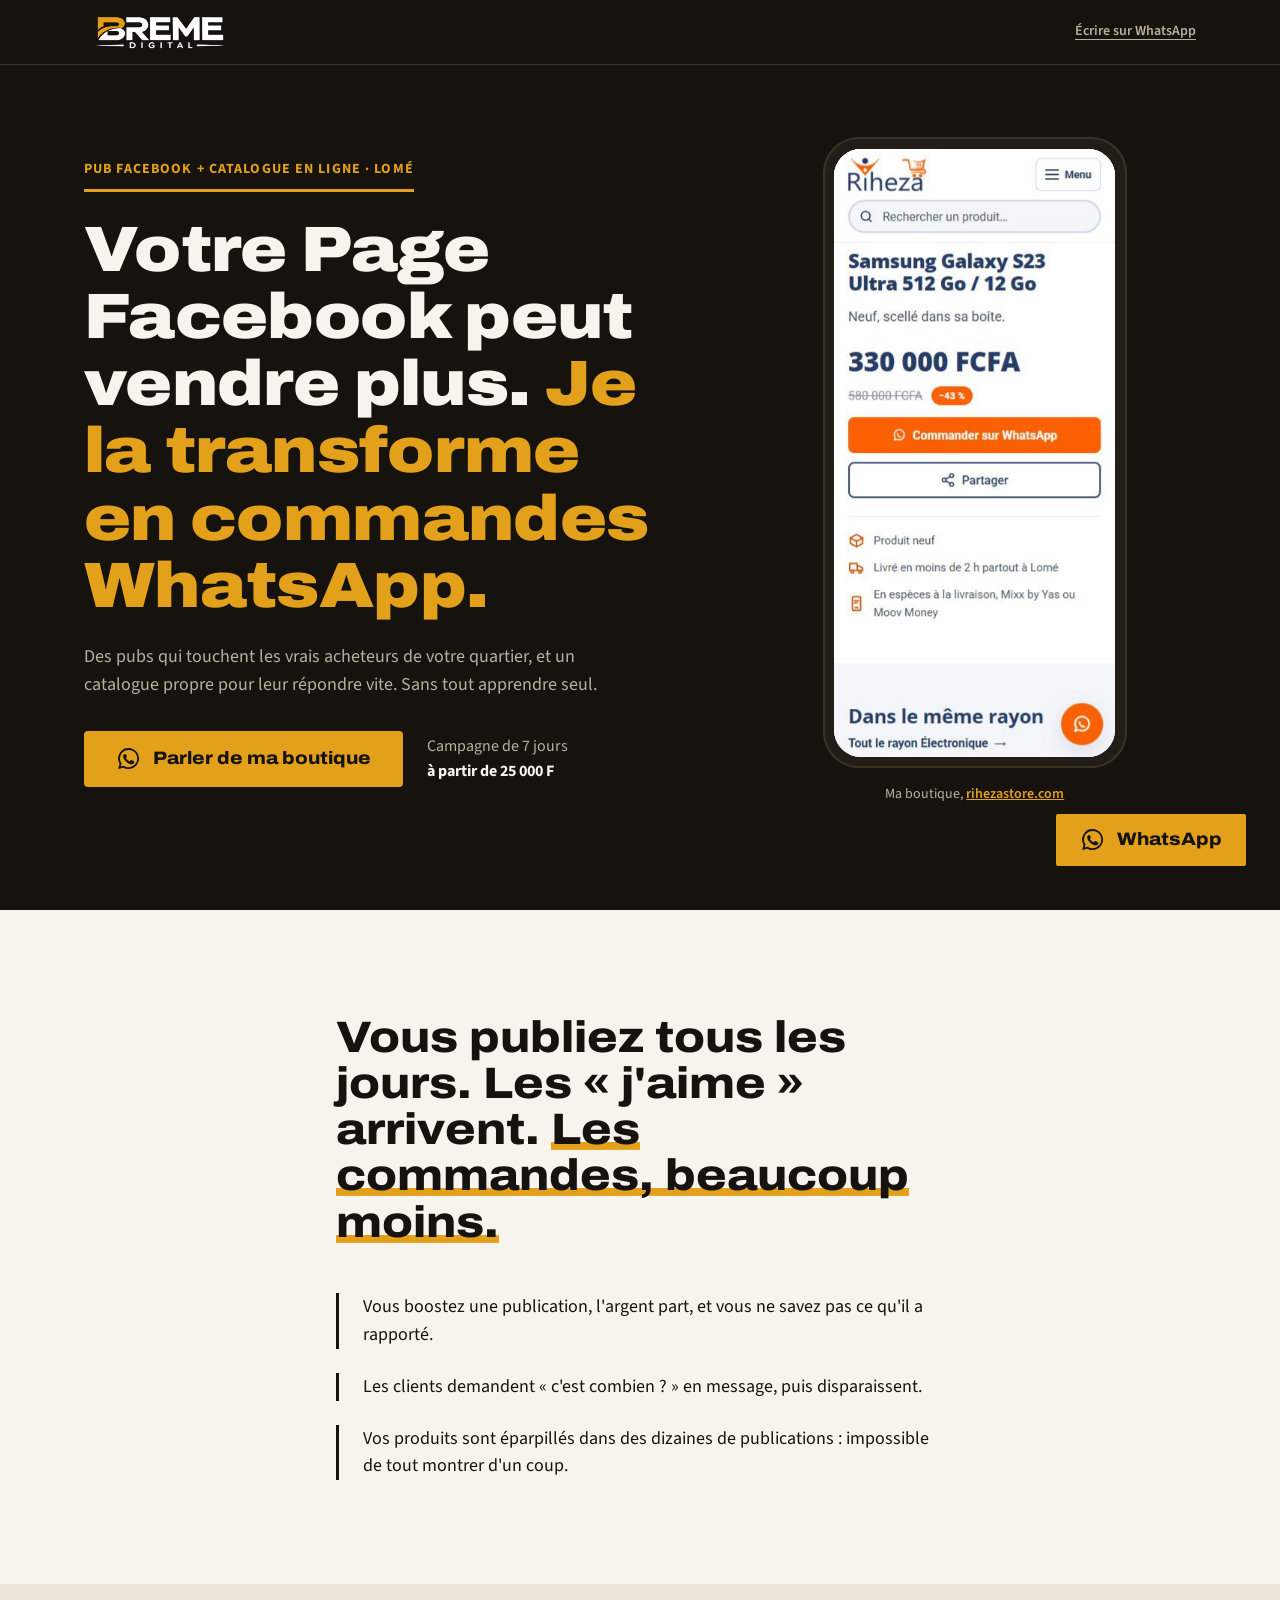
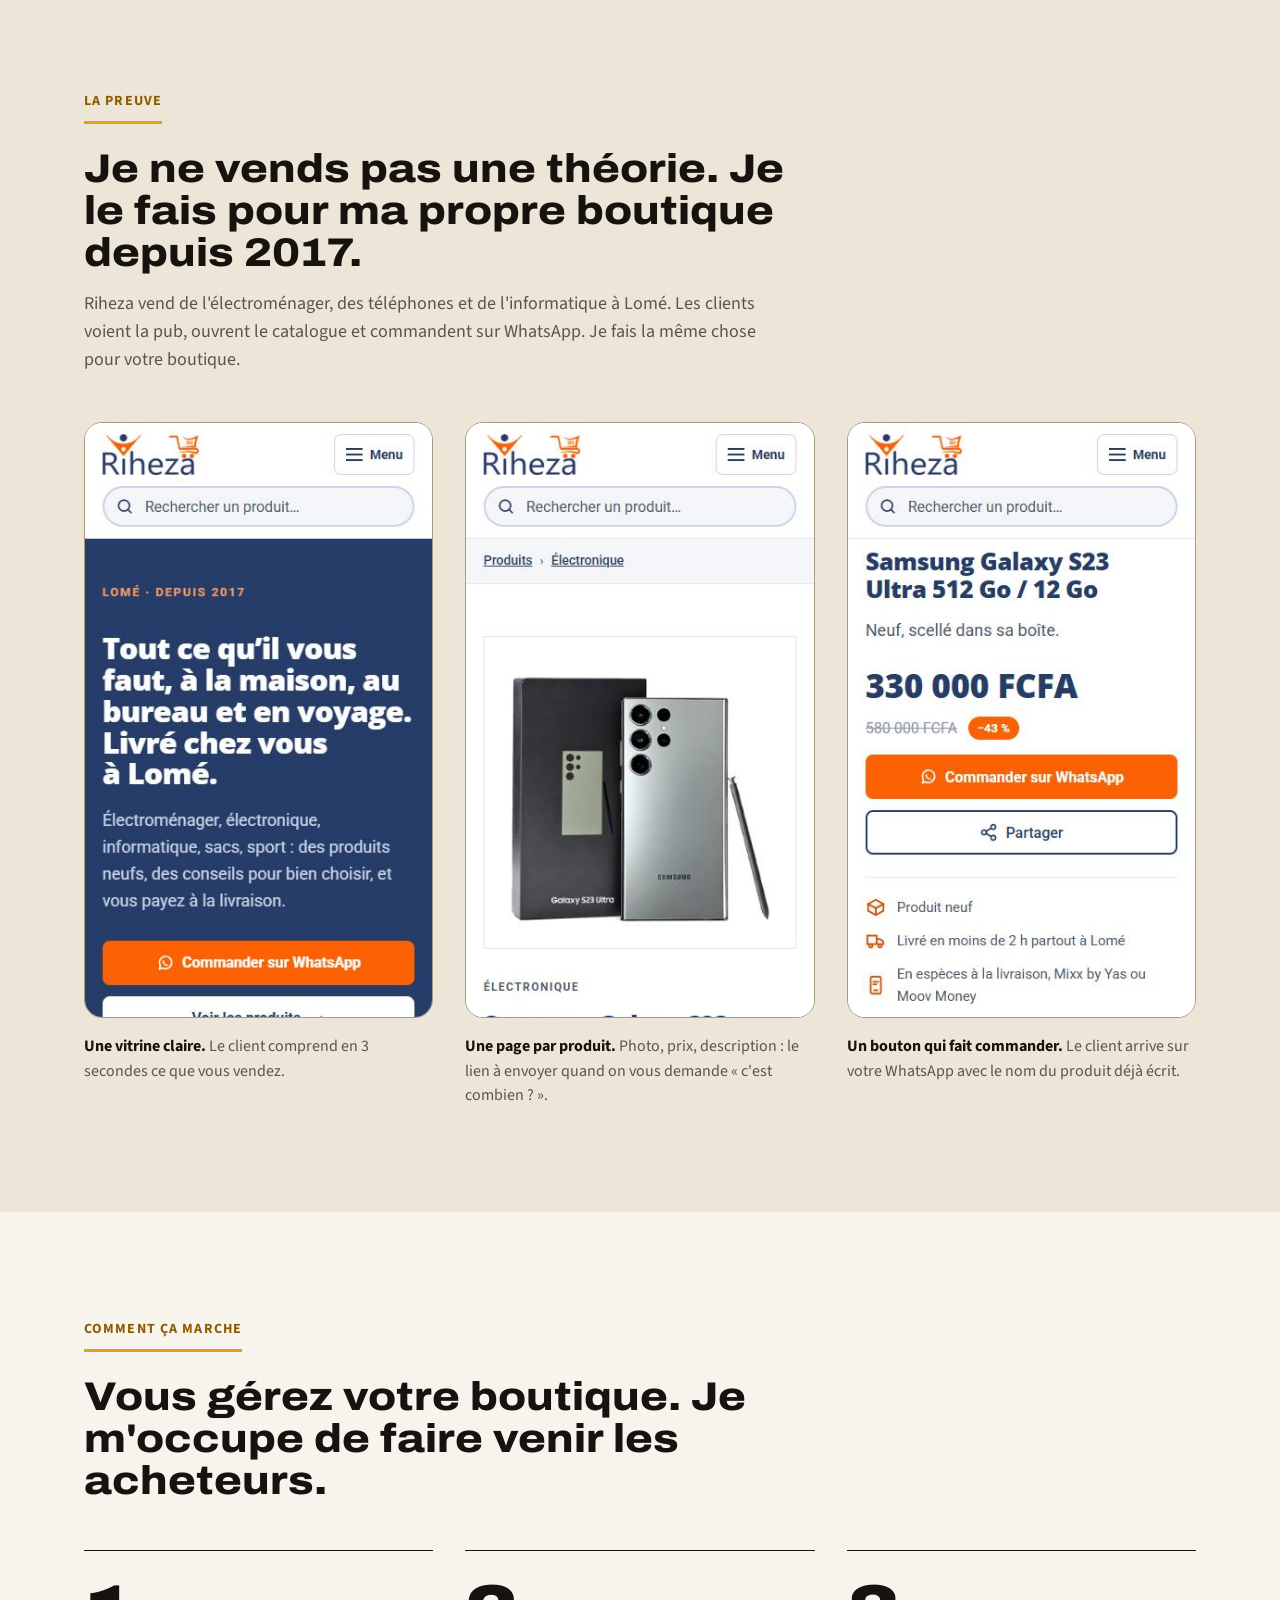
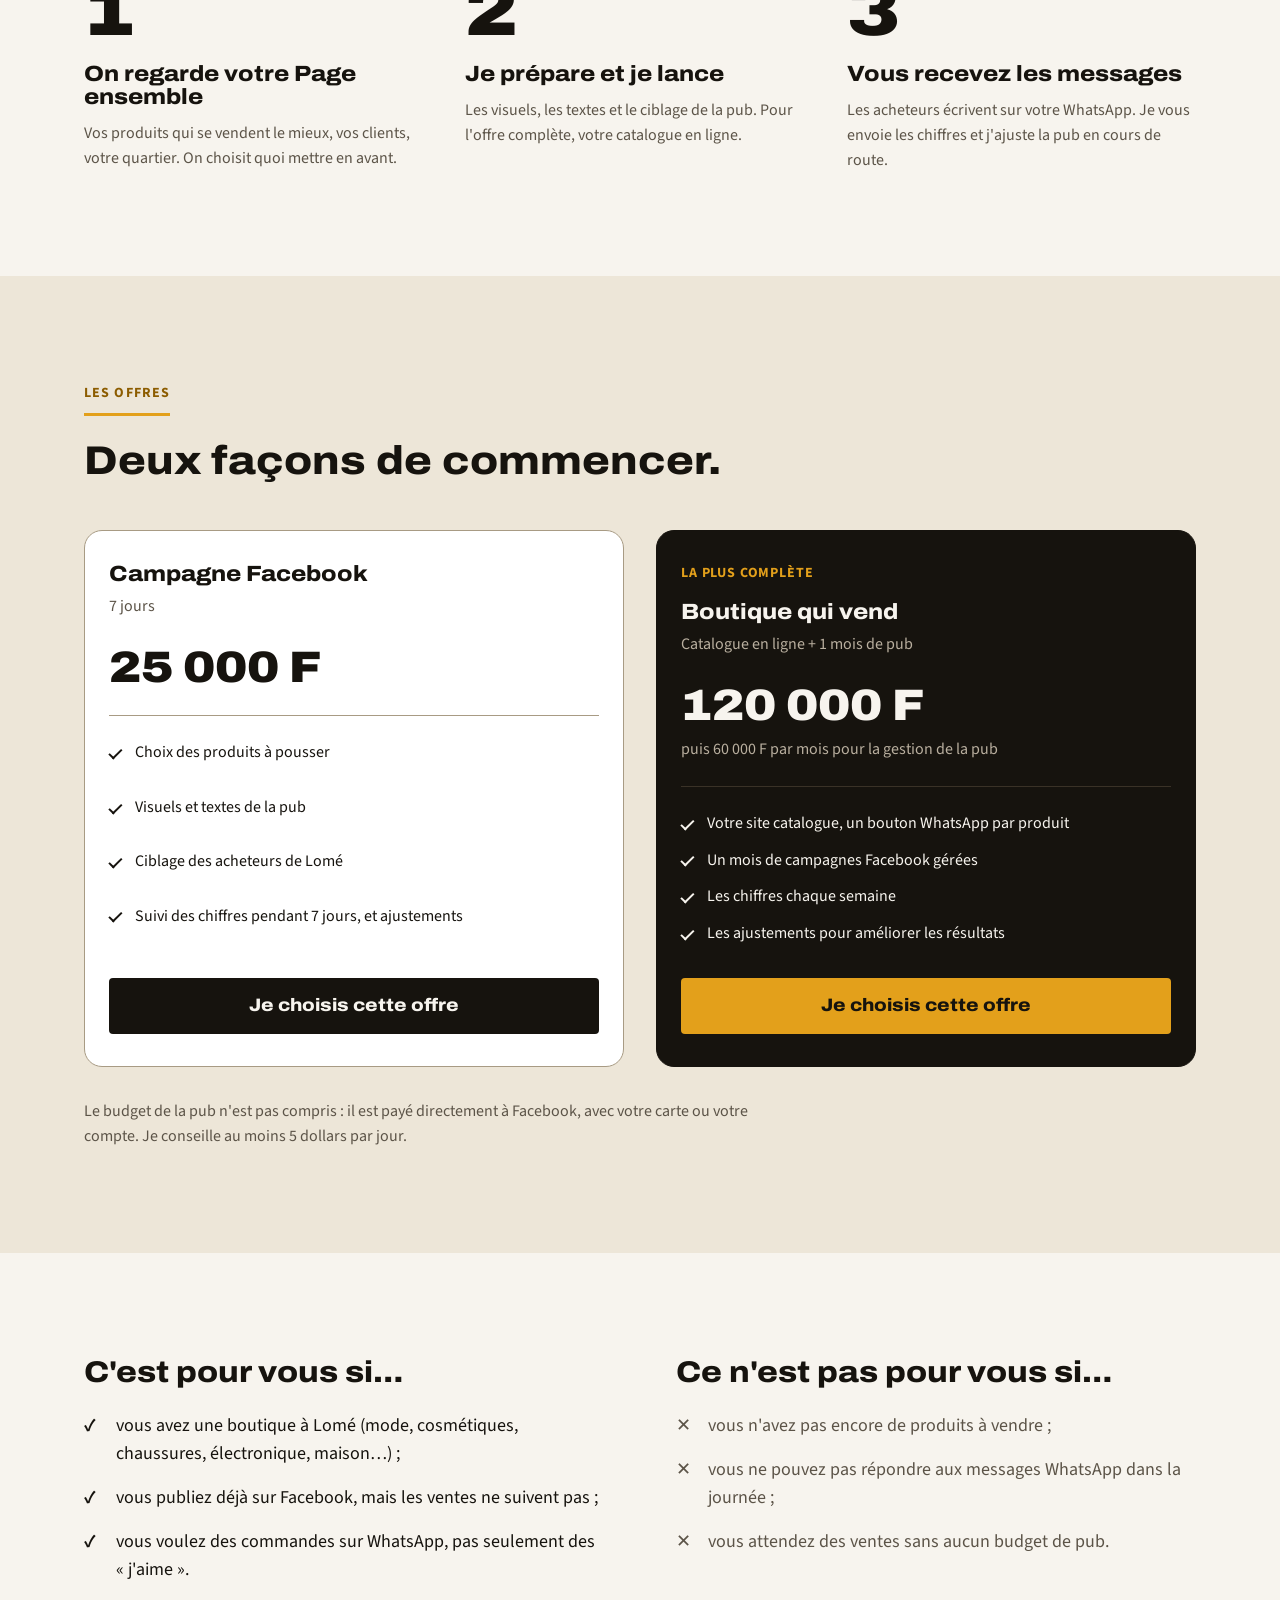
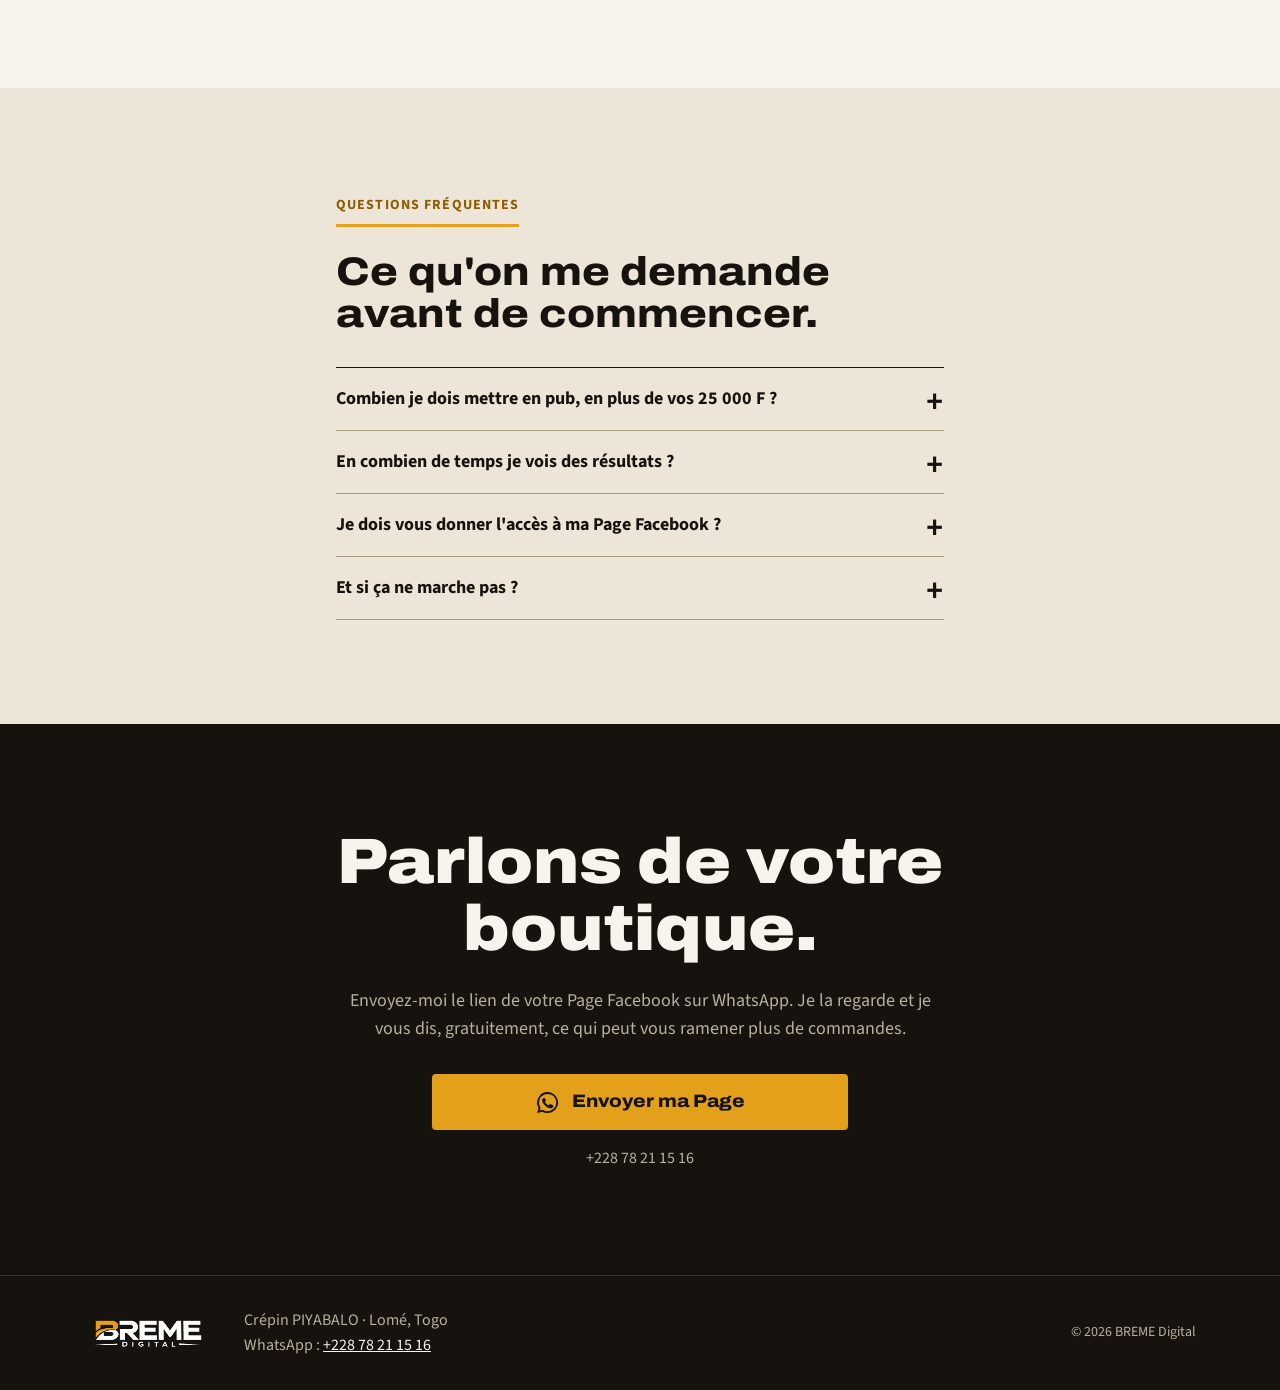
==== commit 0209188a: "Add files via upload" ====
--- a/index.html
+++ b/index.html
@@ -193,7 +193,7 @@
   </section>
 
   <!-- 7. Questions -->
-  <section class="section papier section--trait" id="questions">
+  <section class="section sable" id="questions">
     <div class="conteneur conteneur--etroit">
       <p class="libelle">Questions fréquentes</p>
       <h2 class="titre-section">Ce qu'on me demande avant de commencer.</h2>
--- a/tokens.css
+++ b/tokens.css
@@ -8,8 +8,9 @@
   /* Couleurs (tirées du logo) */
   --encre: #16130E;          /* noir chaud : texte, blocs sombres */
   --encre-2: #221D16;        /* noir un cran plus clair : cartes sur fond sombre */
-  --papier: #FFFFFF;         /* fond principal, blanc pur (choix de Crépin) */
-  --sable: #FFFFFF;          /* sections alternées : blanc aussi, séparées par un trait */
+  --papier: #F7F4EE;         /* fond principal : blanc cassé chaud, doux pour les yeux */
+  --sable: #EDE6D8;          /* sections alternées : un cran plus chaud, pour le rythme */
+  --carte: #FFFFFF;          /* cartes et captures : blanc pur, elles ressortent sur le fond */
   --or: #E3A01B;             /* accent : bouton d'action UNIQUEMENT (et texte sur fond sombre) */
   --or-survol: #F0B23A;
   --or-fonce: #8C5C00;       /* petits libellés sur fond clair (5.4:1) */
--- a/style.css
+++ b/style.css
@@ -113,10 +113,7 @@
 
 /* Sections */
 .section { padding: var(--e-7) 0; }
-.section--trait { border-top: var(--trait-epaisseur) solid var(--trait); }
-/* tout est blanc : un trait sépare deux sections claires qui se suivent */
-.section + .section { border-top: 1px solid var(--trait); }
-@media (min-width: 900px) { .section { padding: var(--e-8) 0; } }
+.section--trait { border-top: var(--trait-epaisseur) solid var(--trait); }@media (min-width: 900px) { .section { padding: var(--e-8) 0; } }
 .entete-section { max-width: 44rem; margin-bottom: var(--e-6); }
 .titre-section { font-size: var(--t-xl); font-weight: 800; margin-bottom: var(--e-3); }
 .chapeau { font-size: var(--t-m); color: var(--gris); }
@@ -138,7 +135,7 @@
 .capture { scroll-snap-align: start; }
 .capture img {
   width: 100%; aspect-ratio: 375 / 640; object-fit: cover; object-position: top;
-  border-radius: var(--rayon-grand); border: var(--trait-epaisseur) solid var(--trait); background: var(--papier);
+  border-radius: var(--rayon-grand); border: var(--trait-epaisseur) solid var(--trait); background: var(--carte);
   margin-bottom: var(--e-3);
 }
 .capture p { color: var(--gris); }
@@ -162,7 +159,7 @@
 @media (min-width: 900px) { .offres { grid-template-columns: 1fr 1fr; gap: var(--e-5); align-items: stretch; } }
 .offre {
   display: flex; flex-direction: column;
-  background: var(--papier);
+  background: var(--carte);
   border: var(--trait-epaisseur) solid var(--trait);
   border-radius: var(--rayon-grand);
   padding: var(--e-5) var(--e-4);
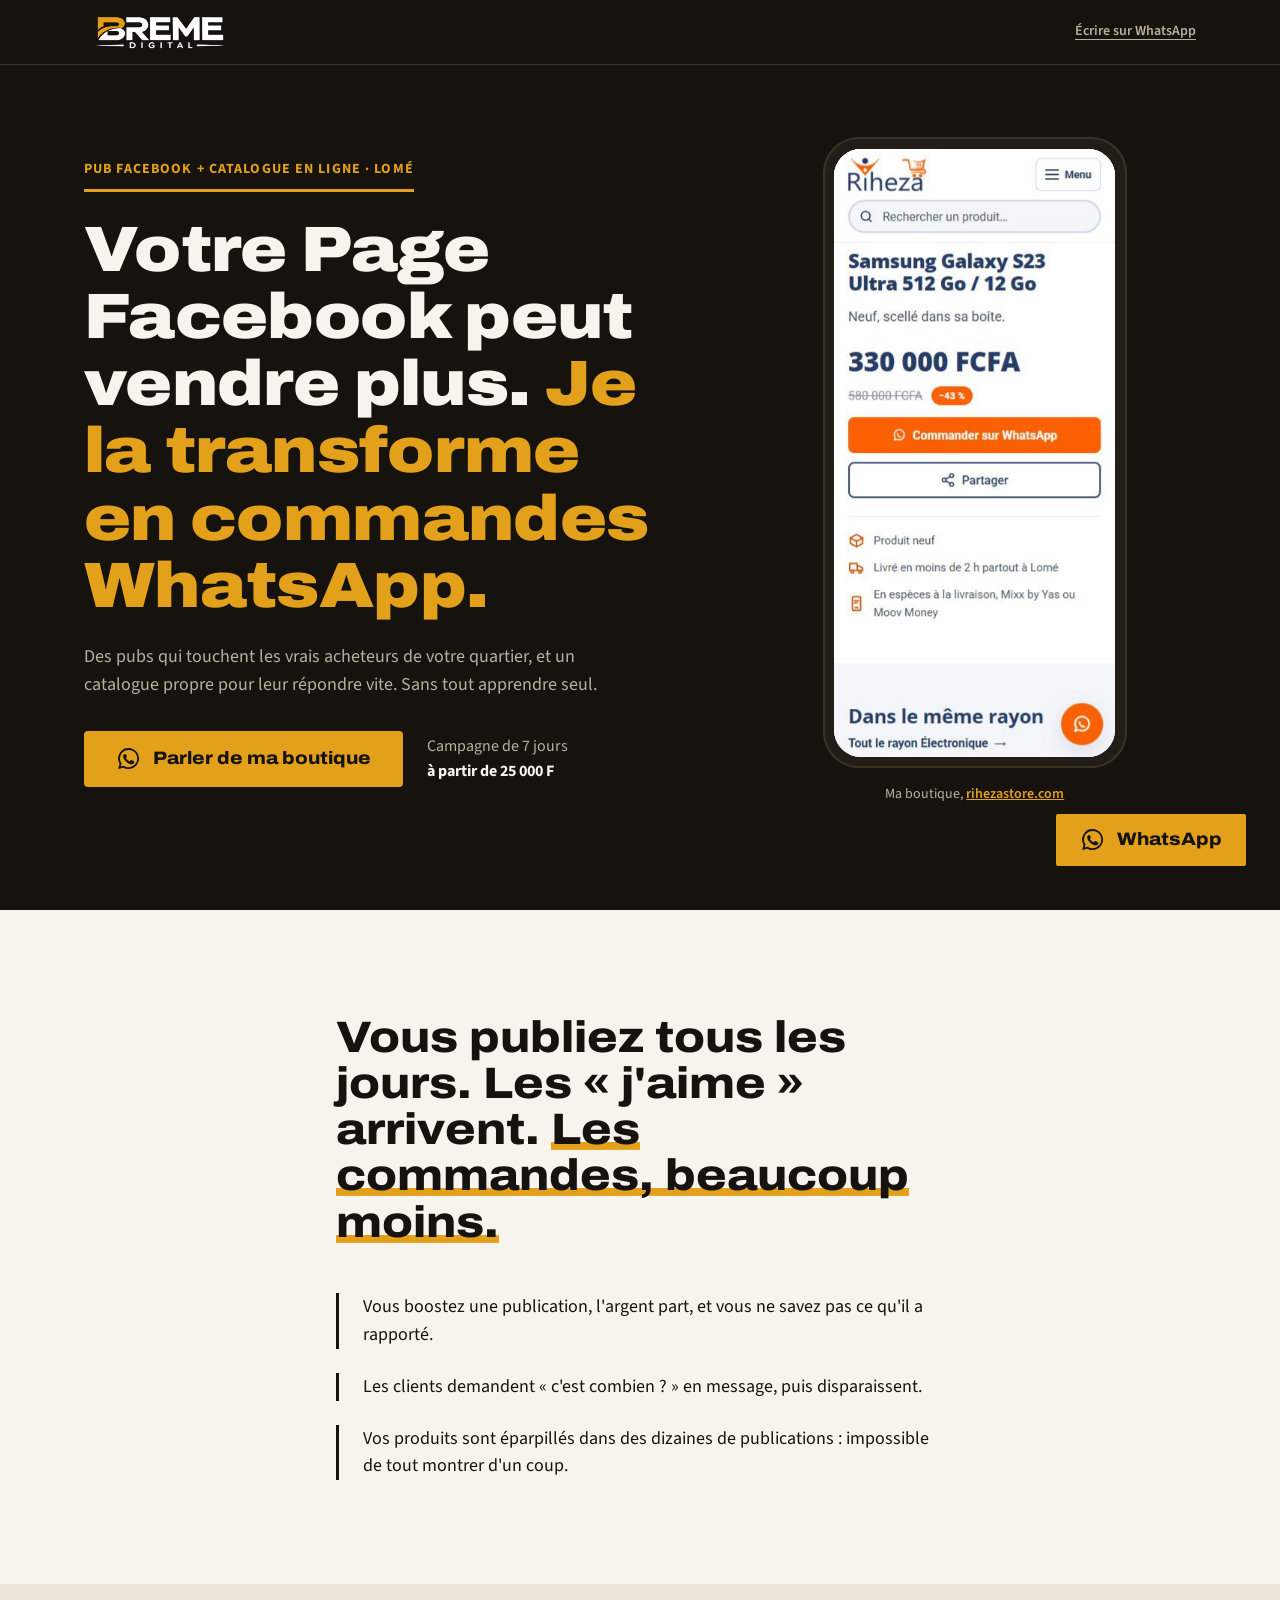
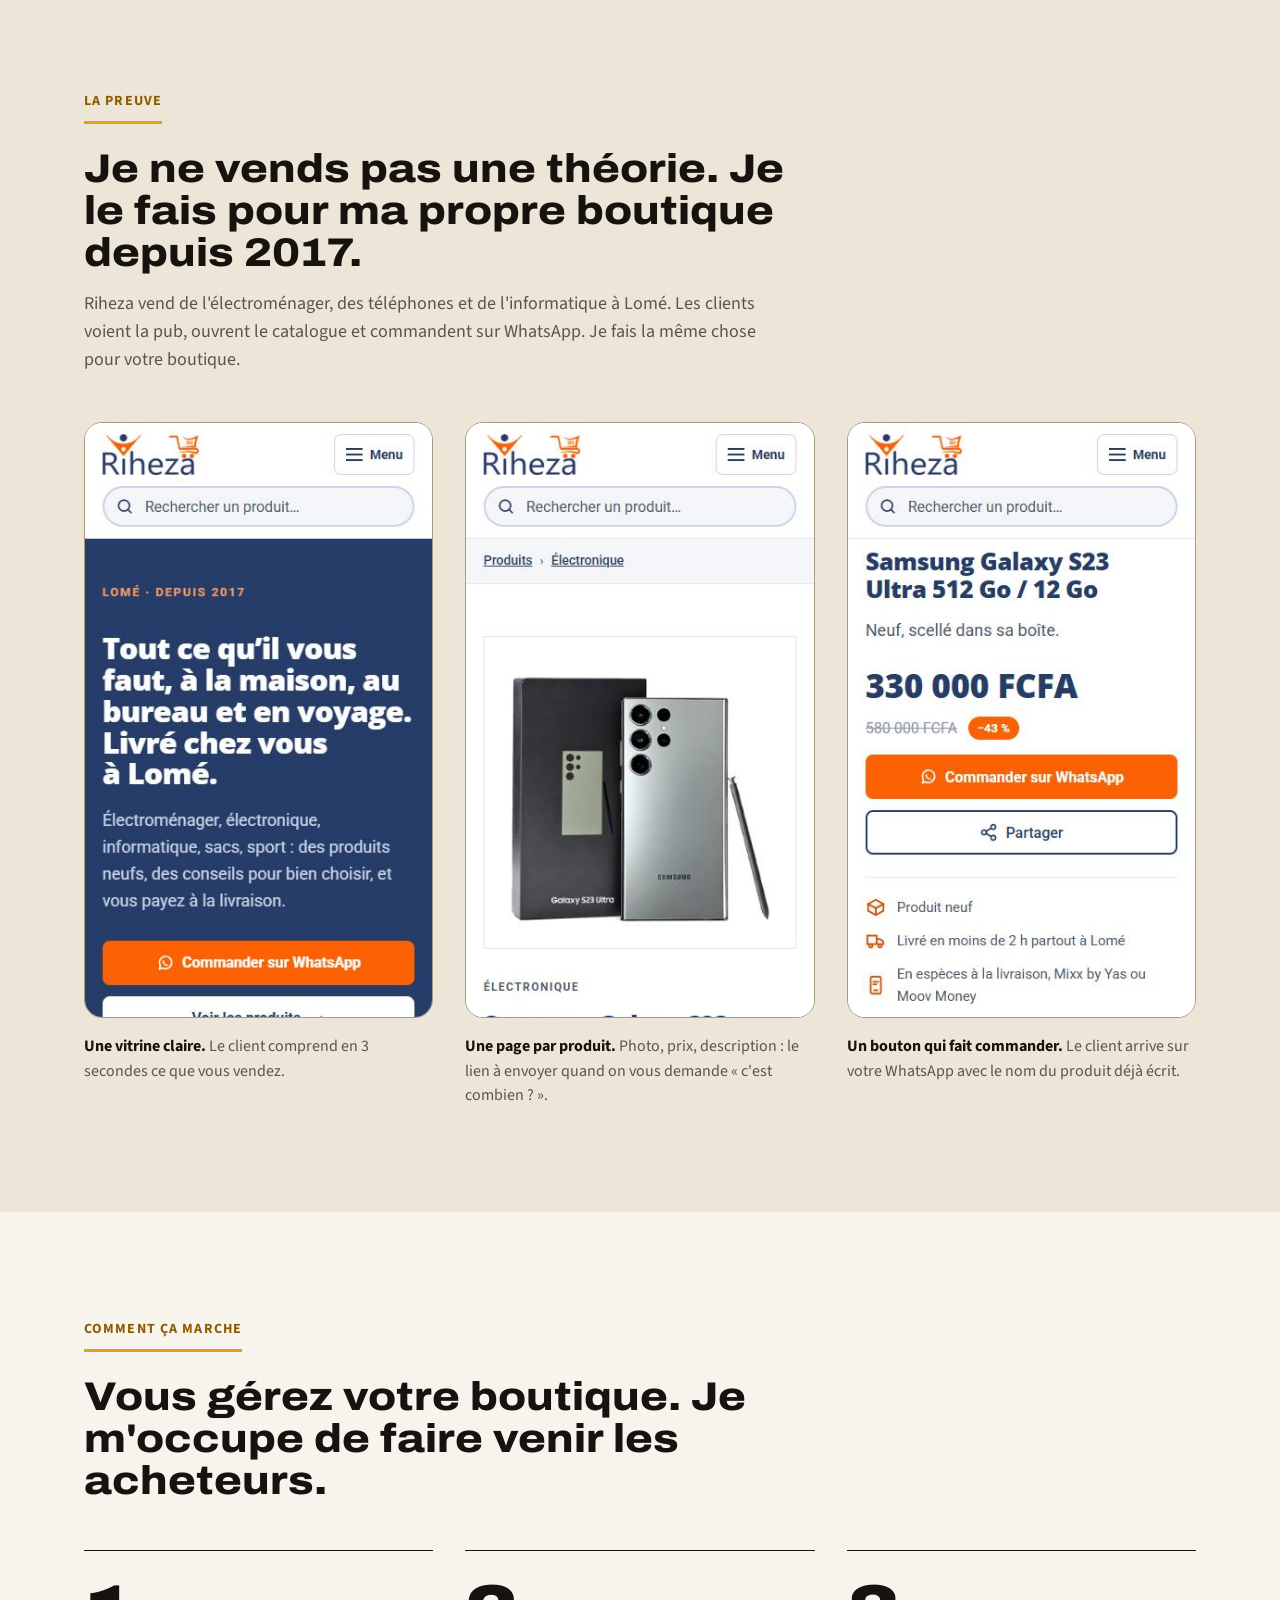
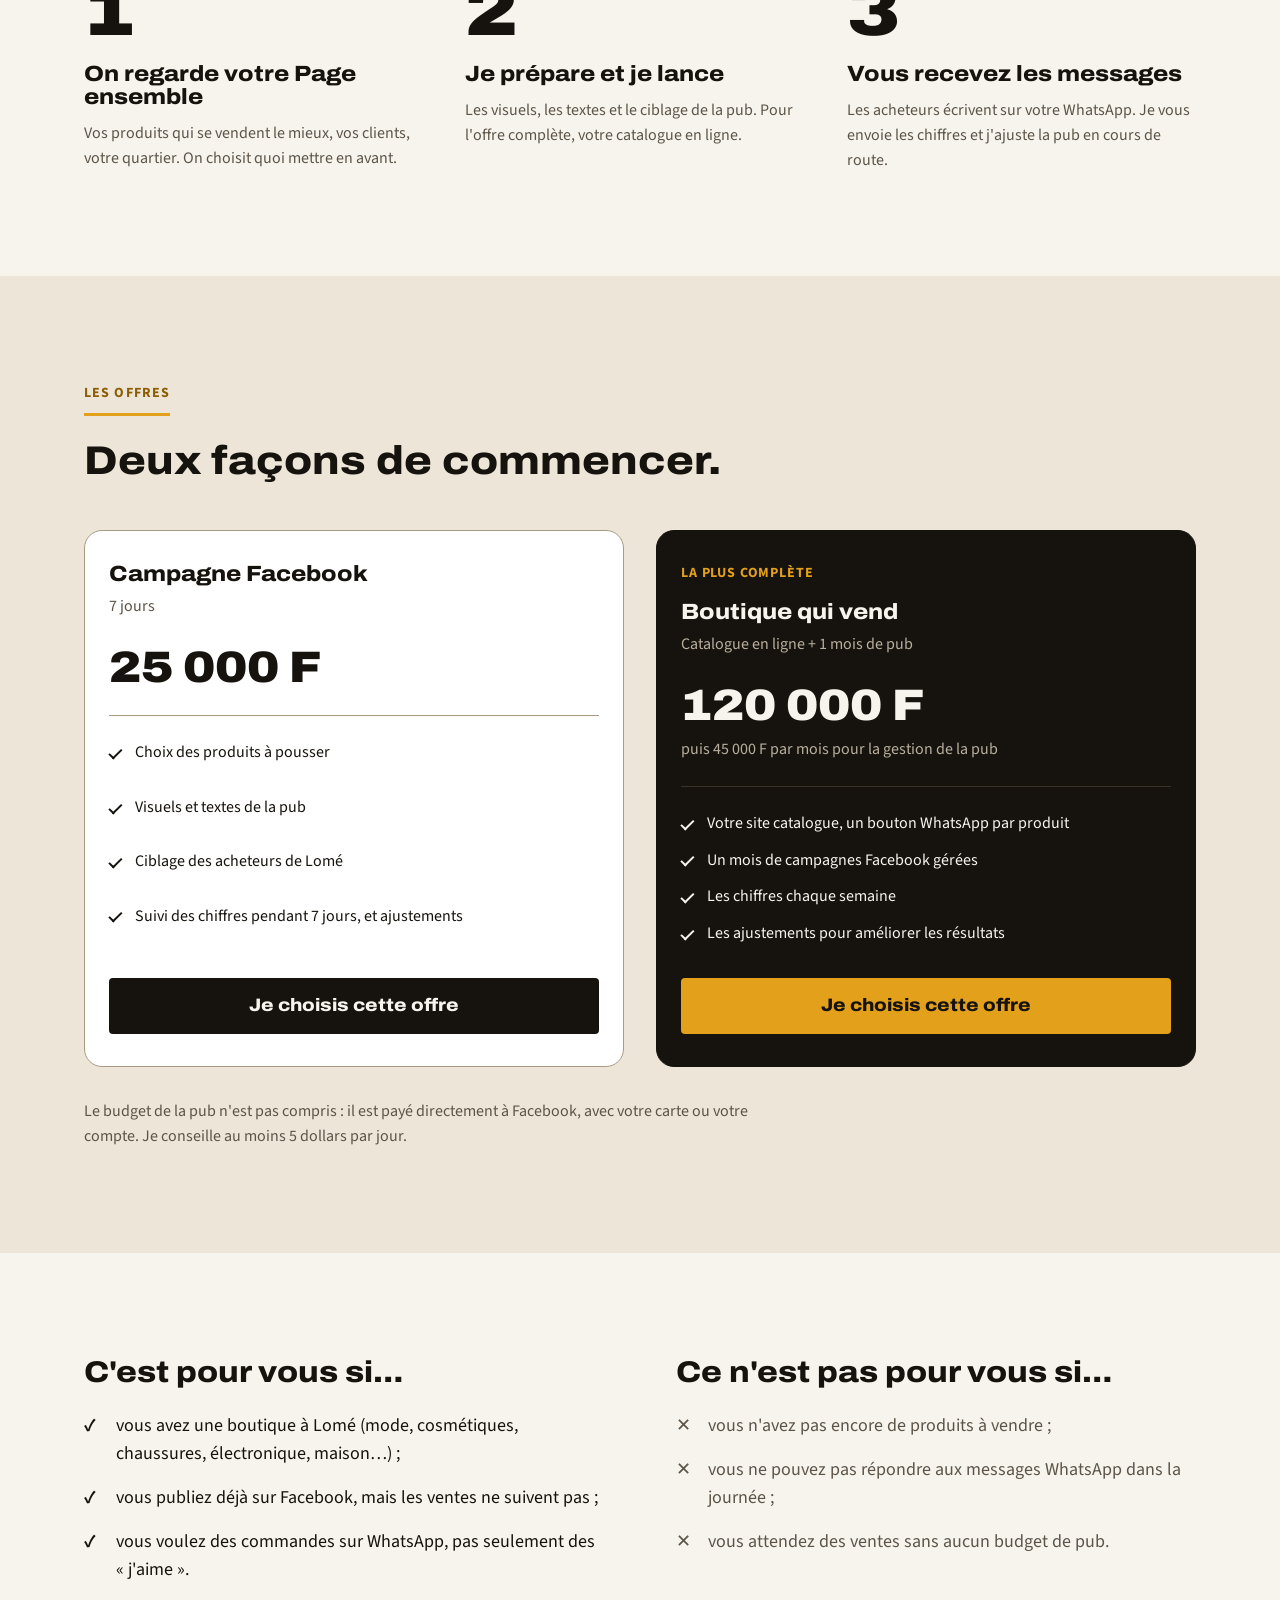
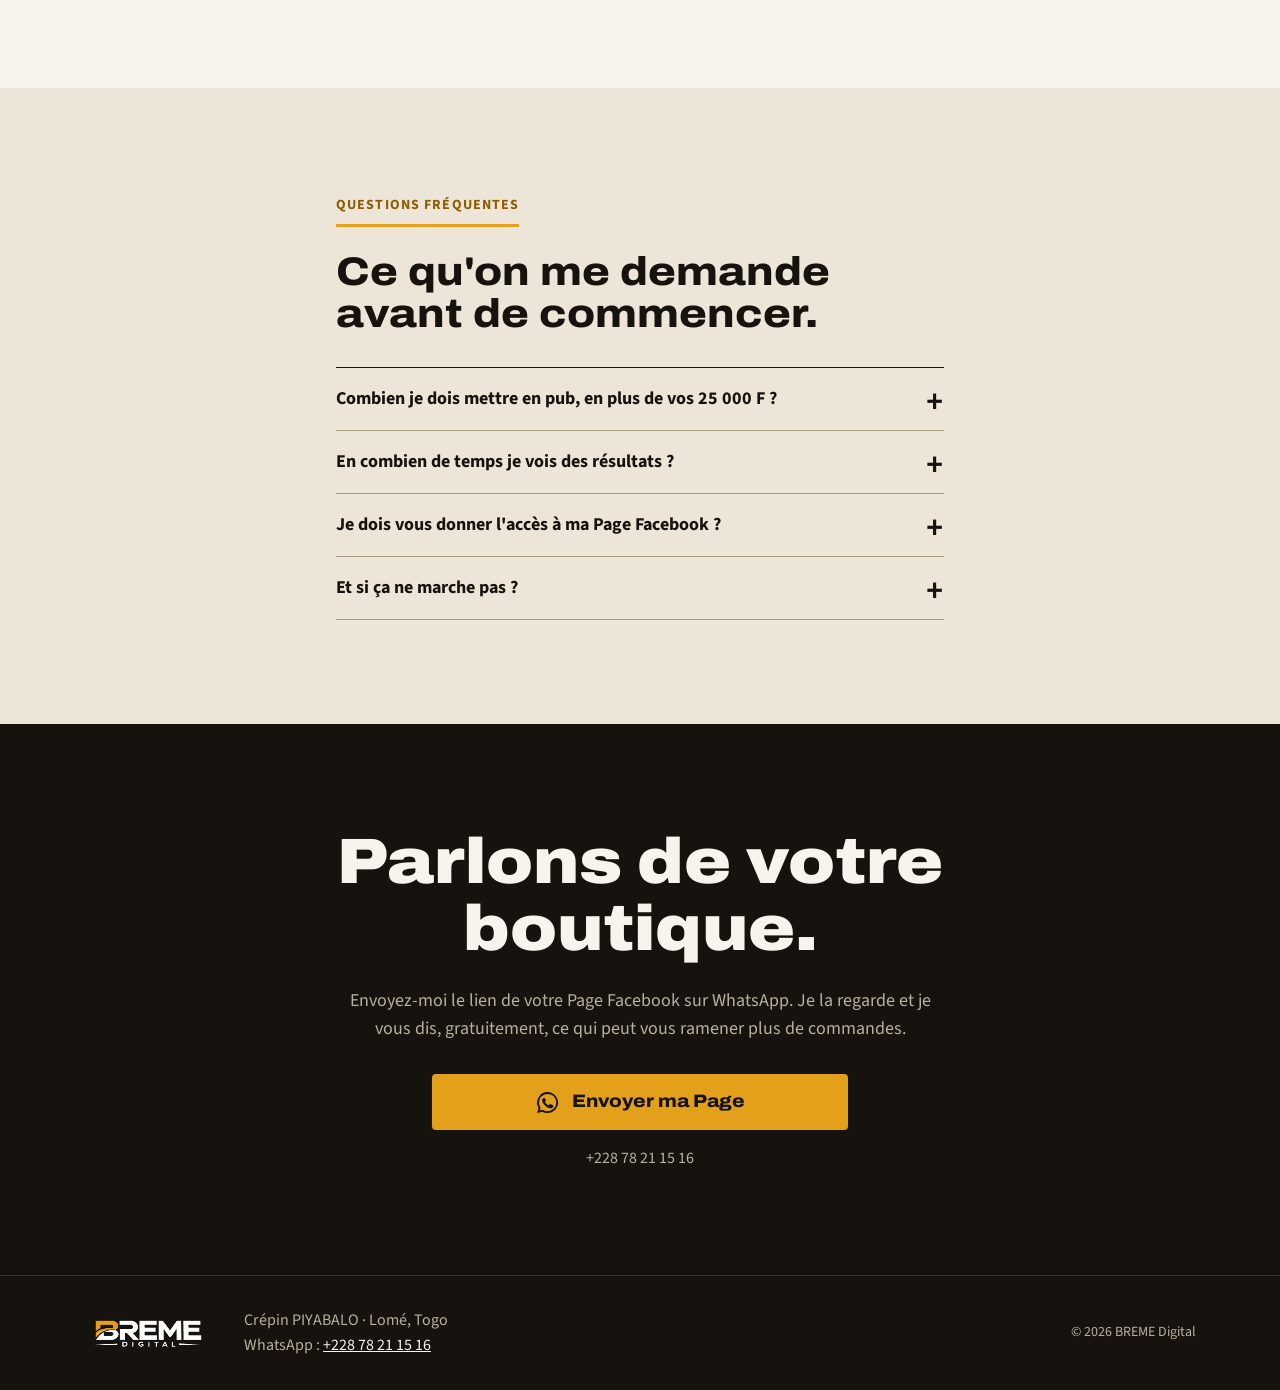
==== commit bf5cb3b8: "Add files via upload" ====
--- a/index.html
+++ b/index.html
@@ -154,7 +154,7 @@
           <h3 class="offre__nom">Boutique qui vend</h3>
           <p class="offre__duree">Catalogue en ligne + 1 mois de pub</p>
           <p class="offre__prix">120 000 F</p>
-          <p class="offre__suite">puis 60 000 F par mois pour la gestion de la pub</p>
+          <p class="offre__suite">puis 45 000 F par mois pour la gestion de la pub</p>
           <ul class="offre__liste">
             <li>Votre site catalogue, un bouton WhatsApp par produit</li>
             <li>Un mois de campagnes Facebook gérées</li>
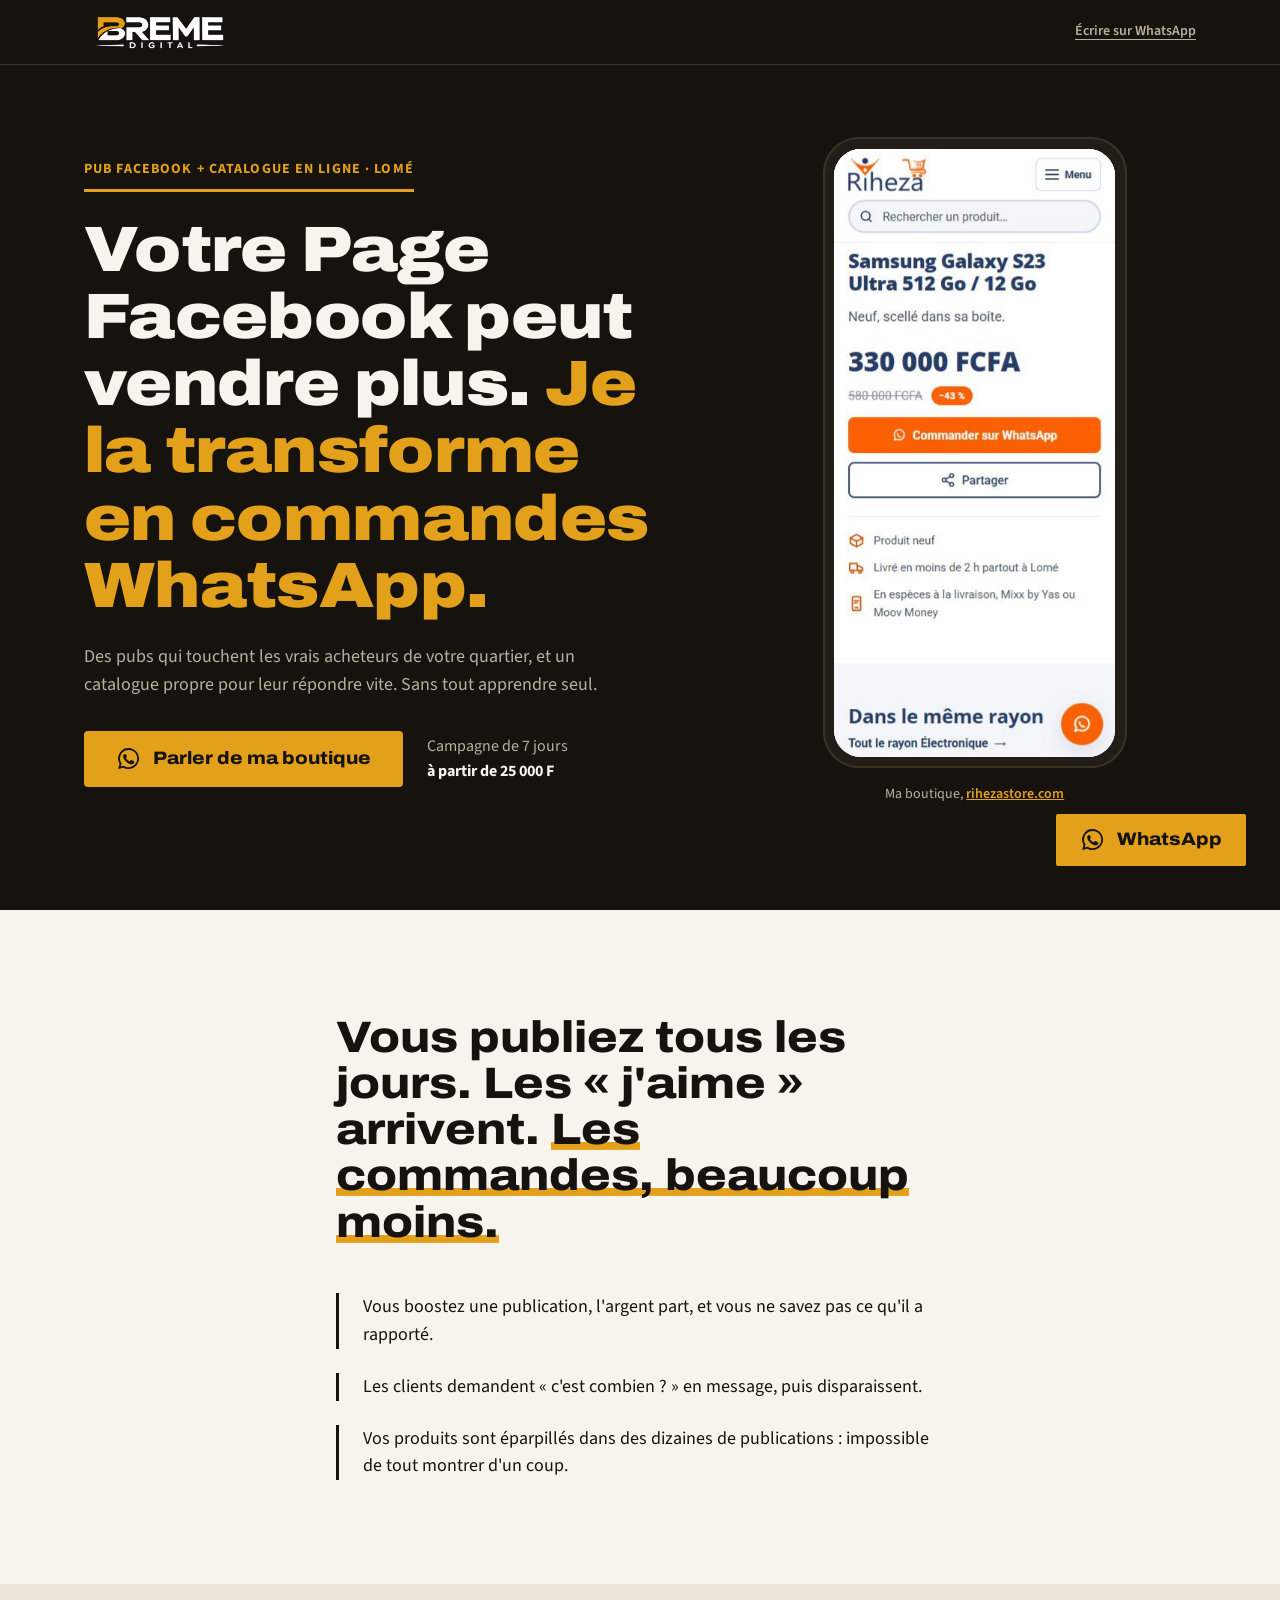
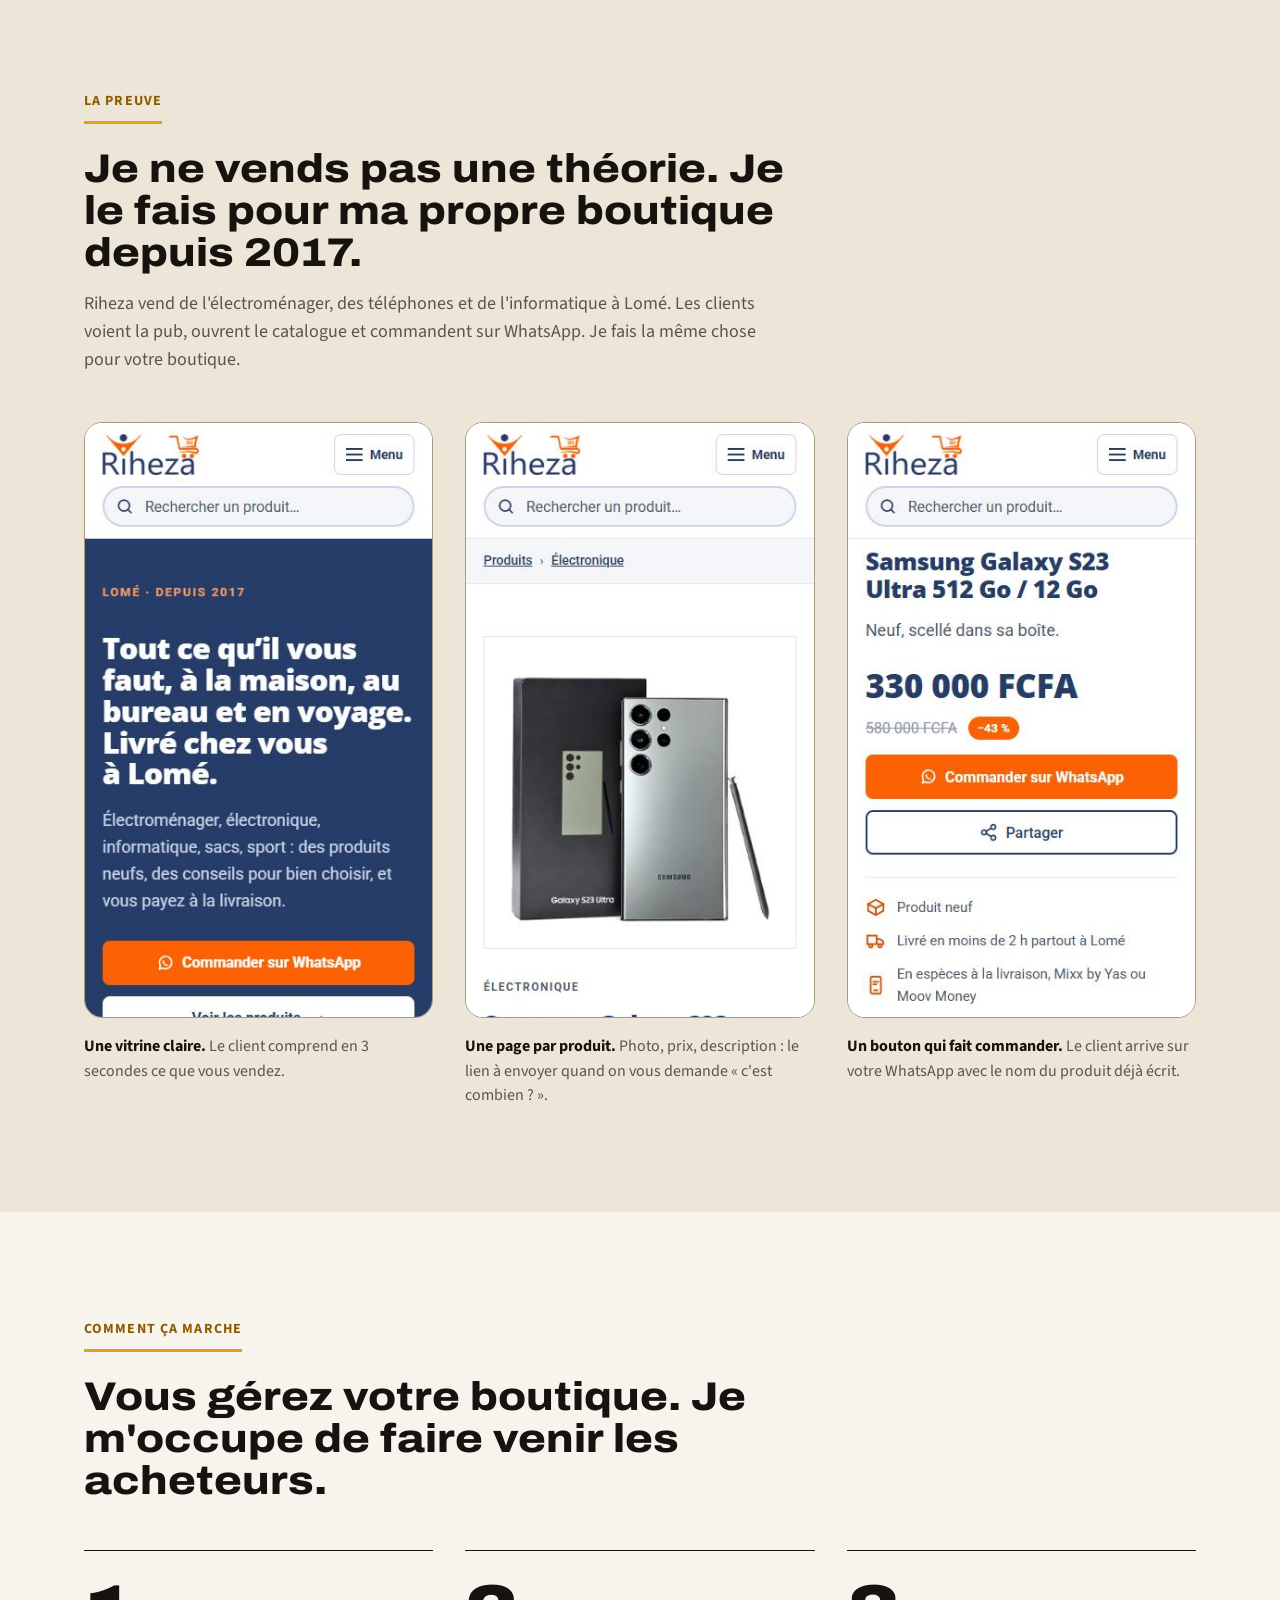
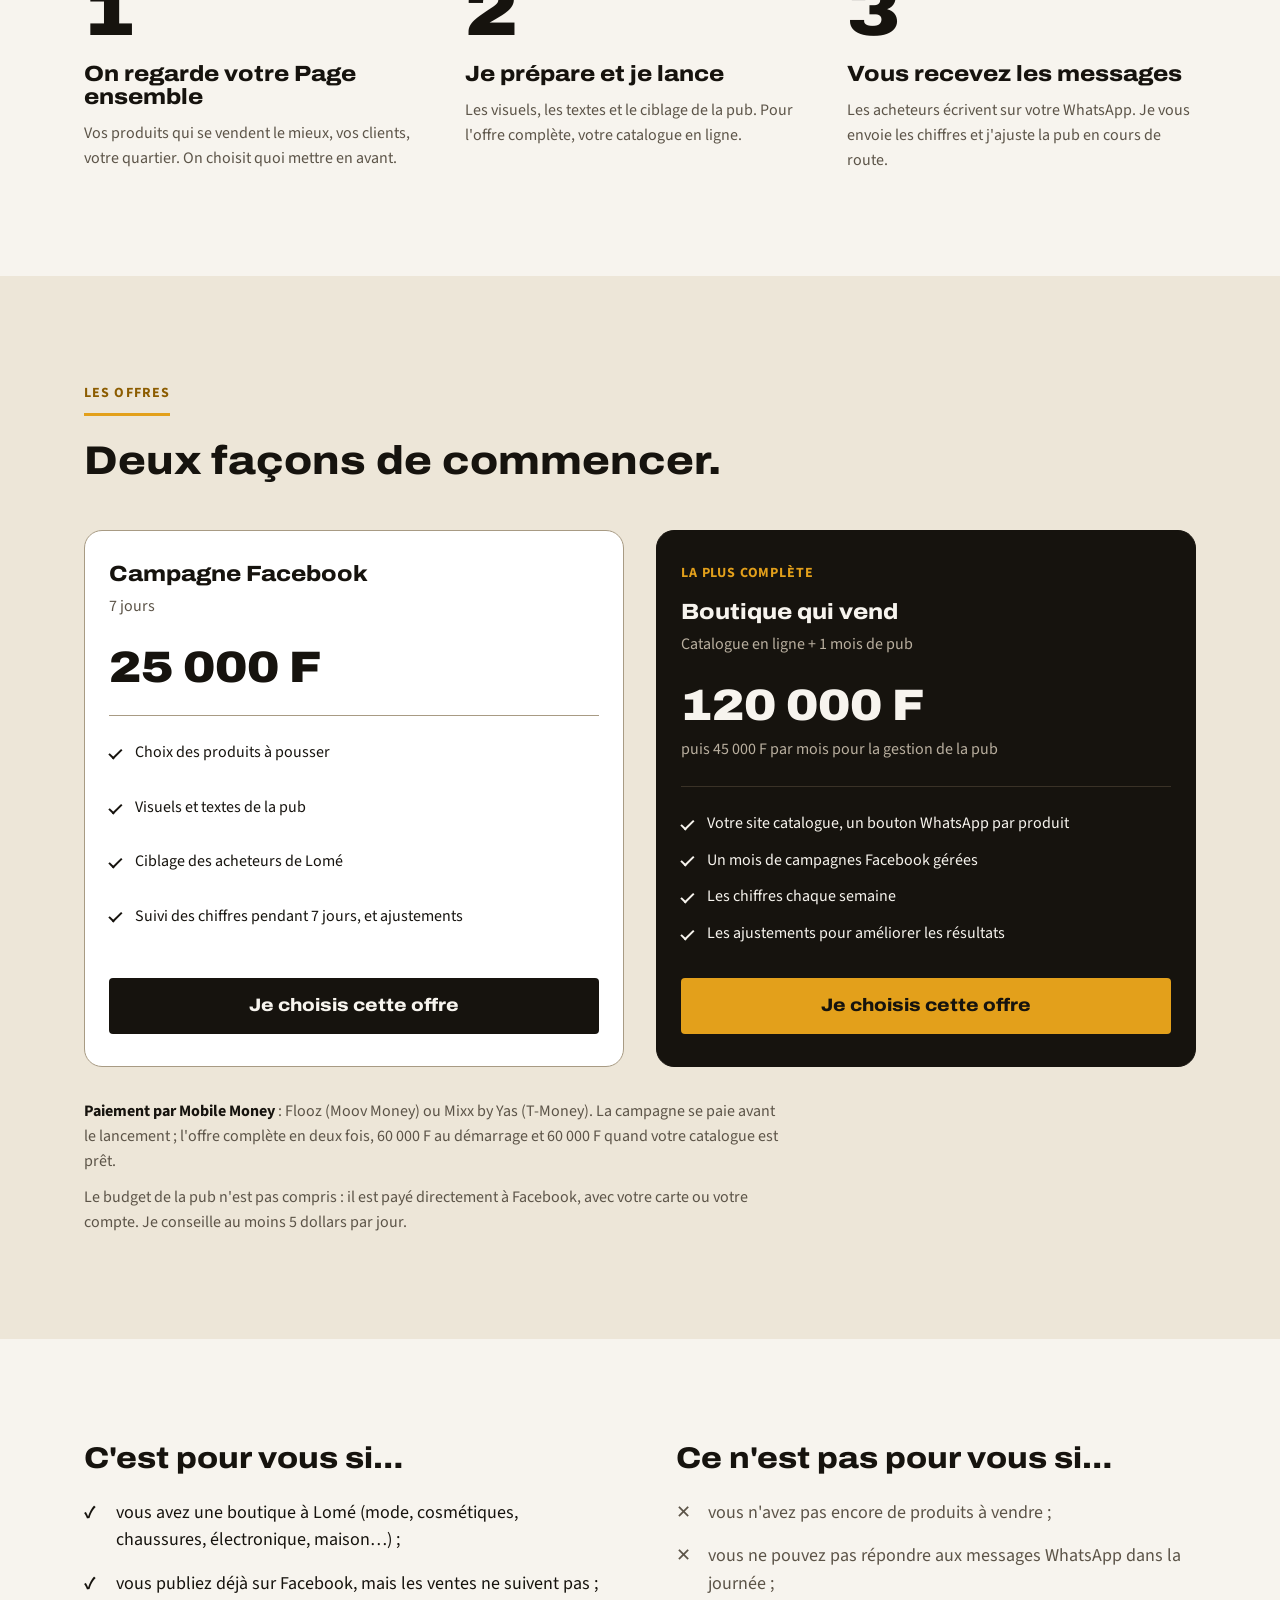
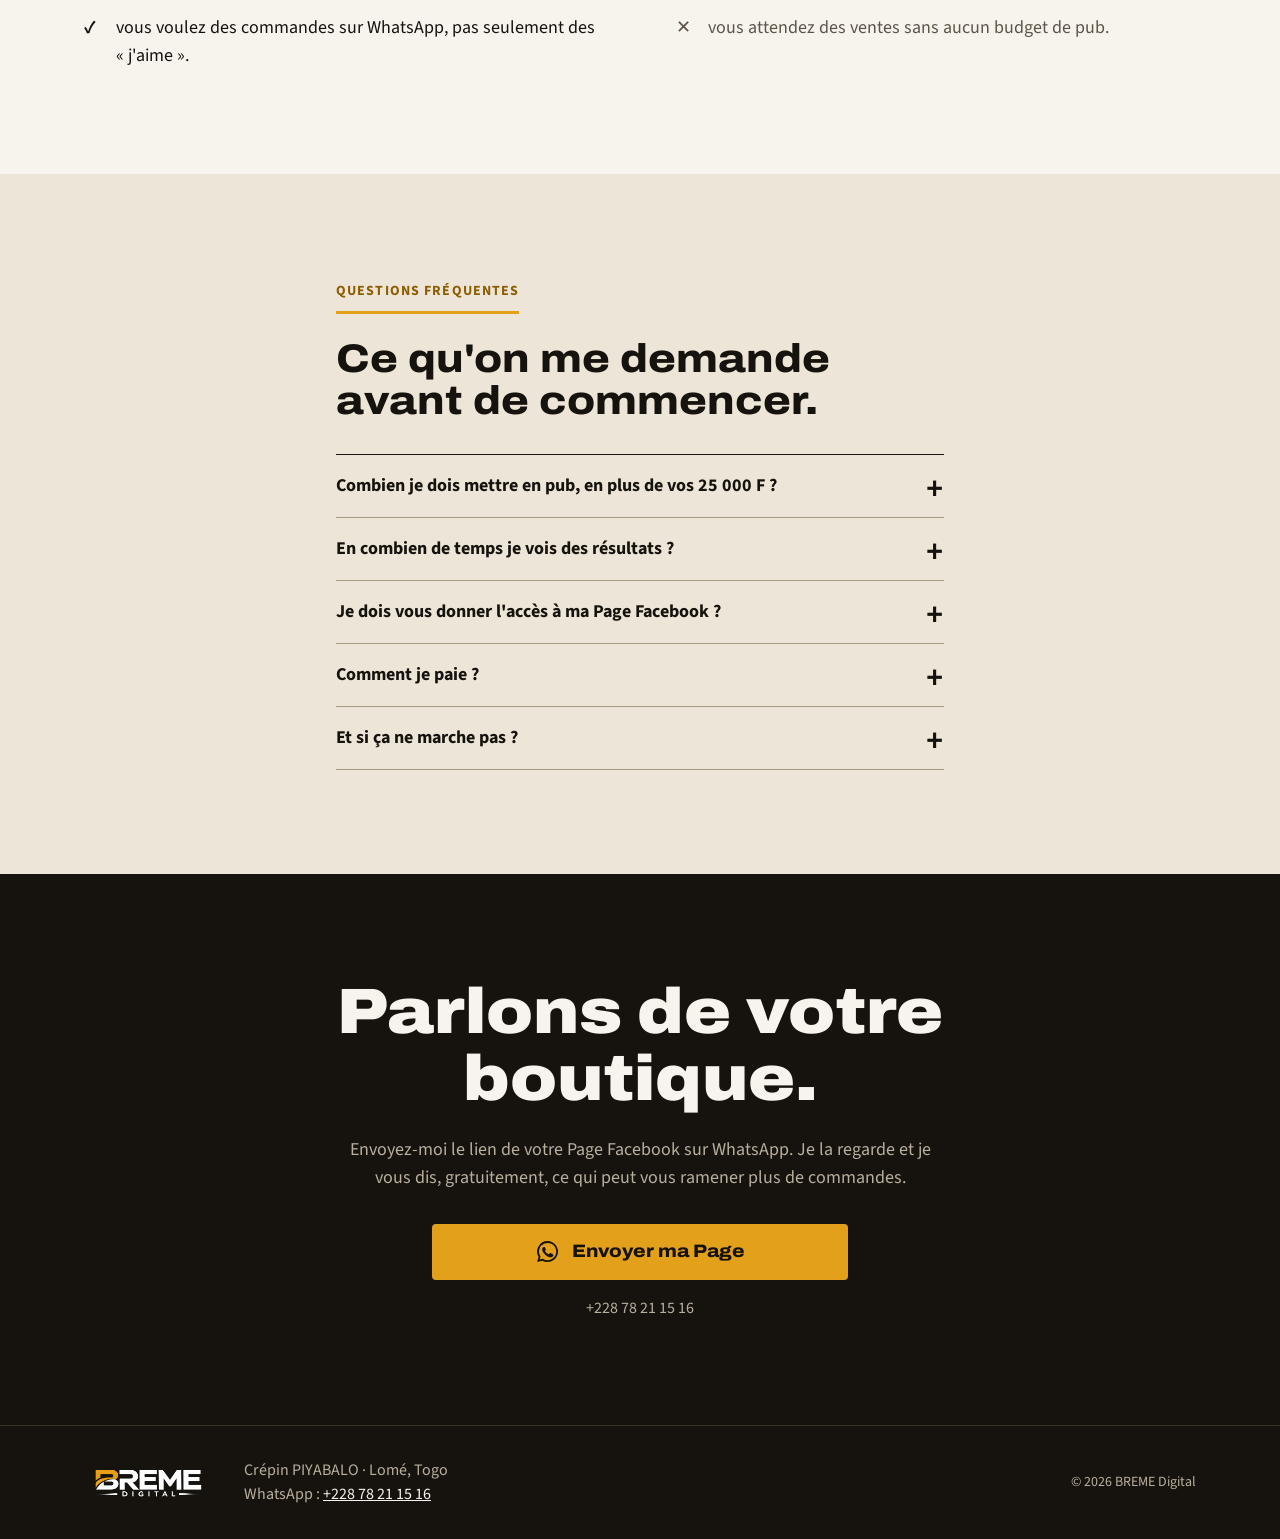
==== commit 52a178f4: "Add files via upload" ====
--- a/index.html
+++ b/index.html
@@ -30,7 +30,7 @@
 <header class="entete">
   <div class="conteneur entete__ligne">
     <img class="entete__logo" src="images/logo-breme-fond-noir.webp" alt="BREME Digital" width="2000" height="667">
-    <a class="lien-discret" href="https://wa.me/22878211516?text=Bonjour%20Cr%C3%A9pin%2C%20je%20veux%20plus%20de%20ventes%20pour%20ma%20boutique." target="_blank" rel="noopener">Écrire sur WhatsApp</a>
+    <a class="lien-discret" href="https://wa.me/22878211516?text=Bonjour%20Breme%2C%20je%20veux%20plus%20de%20ventes%20pour%20ma%20boutique." target="_blank" rel="noopener">Écrire sur WhatsApp</a>
   </div>
 </header>
 
@@ -44,11 +44,11 @@
         <h1 class="haut__titre arrivee">Votre Page Facebook peut vendre plus. <span class="or">Je la transforme en commandes WhatsApp.</span></h1>
         <p class="haut__sous arrivee">Des pubs qui touchent les vrais acheteurs de votre quartier, et un catalogue propre pour leur répondre vite. Sans tout apprendre seul.</p>
         <div class="haut__action arrivee">
-          <a class="bouton" href="https://wa.me/22878211516?text=Bonjour%20Cr%C3%A9pin%2C%20je%20veux%20plus%20de%20ventes%20pour%20ma%20boutique." target="_blank" rel="noopener">
+          <a class="bouton" href="https://wa.me/22878211516?text=Bonjour%20Breme%2C%20je%20veux%20plus%20de%20ventes%20pour%20ma%20boutique." target="_blank" rel="noopener">
             <svg class="bouton__icone" viewBox="0 0 24 24" aria-hidden="true"><path d="M12 2a10 10 0 0 0-8.6 15.1L2 22l5-1.3A10 10 0 1 0 12 2Zm0 18.2a8.2 8.2 0 0 1-4.2-1.2l-.3-.2-3 .8.8-2.9-.2-.3A8.2 8.2 0 1 1 12 20.2Zm4.5-6.1c-.2-.1-1.5-.7-1.7-.8-.2-.1-.4-.1-.6.1l-.8 1c-.1.2-.3.2-.5.1a6.7 6.7 0 0 1-3.3-2.9c-.3-.4.3-.4.7-1.4.1-.2 0-.3 0-.4l-.8-1.8c-.2-.5-.4-.4-.6-.4h-.5a1 1 0 0 0-.7.3 3 3 0 0 0-.9 2.2 5.2 5.2 0 0 0 1.1 2.7 11.8 11.8 0 0 0 4.5 4c1.7.7 2.3.8 3.2.6.5-.1 1.5-.6 1.7-1.2.2-.6.2-1.1.2-1.2-.1-.1-.2-.2-.5-.3Z"/></svg>
             Parler de ma boutique
           </a>
-          <p class="haut__prix">Campagne de 7 jours <strong>à partir de 25 000 F</strong></p>
+          <p class="haut__prix">Campagne de 7 jours <strong>à partir de 25&nbsp;000&nbsp;F</strong></p>
         </div>
       </div>
 
@@ -140,30 +140,31 @@
         <article class="offre apparait">
           <h3 class="offre__nom">Campagne Facebook</h3>
           <p class="offre__duree">7 jours</p>
-          <p class="offre__prix">25 000 F</p>
+          <p class="offre__prix">25&nbsp;000&nbsp;F</p>
           <ul class="offre__liste">
             <li>Choix des produits à pousser</li>
             <li>Visuels et textes de la pub</li>
             <li>Ciblage des acheteurs de Lomé</li>
             <li>Suivi des chiffres pendant 7 jours, et ajustements</li>
           </ul>
-          <a class="bouton bouton--plein" href="https://wa.me/22878211516?text=Bonjour%20Cr%C3%A9pin%2C%20la%20campagne%20Facebook%20de%207%20jours%20m'int%C3%A9resse." target="_blank" rel="noopener">Je choisis cette offre</a>
+          <a class="bouton bouton--plein" href="https://wa.me/22878211516?text=Bonjour%20Breme%2C%20la%20campagne%20Facebook%20de%207%20jours%20m'int%C3%A9resse." target="_blank" rel="noopener">Je choisis cette offre</a>
         </article>
         <article class="offre offre--complete apparait">
           <p class="offre__etiquette">La plus complète</p>
           <h3 class="offre__nom">Boutique qui vend</h3>
           <p class="offre__duree">Catalogue en ligne + 1 mois de pub</p>
-          <p class="offre__prix">120 000 F</p>
-          <p class="offre__suite">puis 45 000 F par mois pour la gestion de la pub</p>
+          <p class="offre__prix">120&nbsp;000&nbsp;F</p>
+          <p class="offre__suite">puis 45&nbsp;000&nbsp;F par mois pour la gestion de la pub</p>
           <ul class="offre__liste">
             <li>Votre site catalogue, un bouton WhatsApp par produit</li>
             <li>Un mois de campagnes Facebook gérées</li>
             <li>Les chiffres chaque semaine</li>
             <li>Les ajustements pour améliorer les résultats</li>
           </ul>
-          <a class="bouton bouton--plein" href="https://wa.me/22878211516?text=Bonjour%20Cr%C3%A9pin%2C%20l'offre%20Boutique%20qui%20vend%20m'int%C3%A9resse." target="_blank" rel="noopener">Je choisis cette offre</a>
+          <a class="bouton bouton--plein" href="https://wa.me/22878211516?text=Bonjour%20Breme%2C%20l'offre%20Boutique%20qui%20vend%20m'int%C3%A9resse." target="_blank" rel="noopener">Je choisis cette offre</a>
         </article>
       </div>
+      <p class="note"><strong>Paiement par Mobile Money</strong> : Flooz (Moov Money) ou Mixx by Yas (T-Money). La campagne se paie avant le lancement ; l'offre complète en deux fois, 60&nbsp;000&nbsp;F au démarrage et 60&nbsp;000&nbsp;F quand votre catalogue est prêt.</p>
       <p class="note">Le budget de la pub n'est pas compris : il est payé directement à Facebook, avec votre carte ou votre compte. Je conseille au moins 5 dollars par jour.</p>
     </div>
   </section>
@@ -199,7 +200,7 @@
       <h2 class="titre-section">Ce qu'on me demande avant de commencer.</h2>
       <div class="questions">
         <details>
-          <summary>Combien je dois mettre en pub, en plus de vos 25 000 F ?</summary>
+          <summary>Combien je dois mettre en pub, en plus de vos 25&nbsp;000&nbsp;F ?</summary>
           <p>Je conseille au moins 5 dollars par jour, soit environ 35 dollars pour une campagne de 7 jours. Ce budget est payé directement à Facebook, avec votre carte ou votre compte, jamais à moi : vous gardez le contrôle de votre argent. Facebook affiche le montant exact en FCFA au moment du paiement.</p>
         </details>
         <details>
@@ -209,6 +210,10 @@
         <details>
           <summary>Je dois vous donner l'accès à ma Page Facebook ?</summary>
           <p>Pas votre mot de passe, jamais. Vous m'ajoutez comme partenaire dans votre Meta Business Suite, avec un accès limité à la publicité. Vous pouvez le retirer à tout moment, en un clic.</p>
+        </details>
+        <details>
+          <summary>Comment je paie ?</summary>
+          <p>Par Mobile Money : Flooz (Moov Money) ou Mixx by Yas (T-Money). La campagne de 7 jours se paie avant le lancement. L'offre complète se paie en deux fois : 60&nbsp;000&nbsp;F au démarrage, puis 60&nbsp;000&nbsp;F quand votre catalogue est prêt, avant de lancer la pub. La gestion mensuelle se paie au début de chaque mois.</p>
         </details>
         <details>
           <summary>Et si ça ne marche pas ?</summary>
@@ -223,7 +228,7 @@
     <div class="conteneur conteneur--etroit appel__contenu">
       <h2 class="appel__titre apparait">Parlons de votre boutique.</h2>
       <p class="appel__texte apparait">Envoyez-moi le lien de votre Page Facebook sur WhatsApp. Je la regarde et je vous dis, gratuitement, ce qui peut vous ramener plus de commandes.</p>
-      <a class="bouton apparait" href="https://wa.me/22878211516?text=Bonjour%20Cr%C3%A9pin%2C%20voici%20le%20lien%20de%20ma%20Page%20Facebook%20%3A%20" target="_blank" rel="noopener">
+      <a class="bouton apparait" href="https://wa.me/22878211516?text=Bonjour%20Breme%2C%20voici%20le%20lien%20de%20ma%20Page%20Facebook%20%3A%20" target="_blank" rel="noopener">
         <svg class="bouton__icone" viewBox="0 0 24 24" aria-hidden="true"><path d="M12 2a10 10 0 0 0-8.6 15.1L2 22l5-1.3A10 10 0 1 0 12 2Zm0 18.2a8.2 8.2 0 0 1-4.2-1.2l-.3-.2-3 .8.8-2.9-.2-.3A8.2 8.2 0 1 1 12 20.2Zm4.5-6.1c-.2-.1-1.5-.7-1.7-.8-.2-.1-.4-.1-.6.1l-.8 1c-.1.2-.3.2-.5.1a6.7 6.7 0 0 1-3.3-2.9c-.3-.4.3-.4.7-1.4.1-.2 0-.3 0-.4l-.8-1.8c-.2-.5-.4-.4-.6-.4h-.5a1 1 0 0 0-.7.3 3 3 0 0 0-.9 2.2 5.2 5.2 0 0 0 1.1 2.7 11.8 11.8 0 0 0 4.5 4c1.7.7 2.3.8 3.2.6.5-.1 1.5-.6 1.7-1.2.2-.6.2-1.1.2-1.2-.1-.1-.2-.2-.5-.3Z"/></svg>
         Envoyer ma Page
       </a>
@@ -241,7 +246,7 @@
   </div>
 </footer>
 
-<a class="flottant" href="https://wa.me/22878211516?text=Bonjour%20Cr%C3%A9pin%2C%20je%20veux%20plus%20de%20ventes%20pour%20ma%20boutique." target="_blank" rel="noopener" aria-label="Écrire à Crépin sur WhatsApp">
+<a class="flottant" href="https://wa.me/22878211516?text=Bonjour%20Breme%2C%20je%20veux%20plus%20de%20ventes%20pour%20ma%20boutique." target="_blank" rel="noopener" aria-label="Écrire à Crépin sur WhatsApp">
   <svg viewBox="0 0 24 24" aria-hidden="true"><path d="M12 2a10 10 0 0 0-8.6 15.1L2 22l5-1.3A10 10 0 1 0 12 2Zm0 18.2a8.2 8.2 0 0 1-4.2-1.2l-.3-.2-3 .8.8-2.9-.2-.3A8.2 8.2 0 1 1 12 20.2Zm4.5-6.1c-.2-.1-1.5-.7-1.7-.8-.2-.1-.4-.1-.6.1l-.8 1c-.1.2-.3.2-.5.1a6.7 6.7 0 0 1-3.3-2.9c-.3-.4.3-.4.7-1.4.1-.2 0-.3 0-.4l-.8-1.8c-.2-.5-.4-.4-.6-.4h-.5a1 1 0 0 0-.7.3 3 3 0 0 0-.9 2.2 5.2 5.2 0 0 0 1.1 2.7 11.8 11.8 0 0 0 4.5 4c1.7.7 2.3.8 3.2.6.5-.1 1.5-.6 1.7-1.2.2-.6.2-1.1.2-1.2-.1-.1-.2-.2-.5-.3Z"/></svg>
   <span>WhatsApp</span>
 </a>
--- a/style.css
+++ b/style.css
@@ -178,6 +178,8 @@
 .offre:not(.offre--complete) .bouton--plein { background: var(--encre); color: var(--papier); }
 .offre:not(.offre--complete) .bouton--plein:hover { background: var(--encre-2); }
 .note { color: var(--gris); max-width: 44rem; font-size: var(--t-s); }
+.note + .note { margin-top: var(--e-2); }
+.note strong { color: var(--encre); }
 
 /* 6. Pour qui */
 .pourqui { display: grid; gap: var(--e-6); }
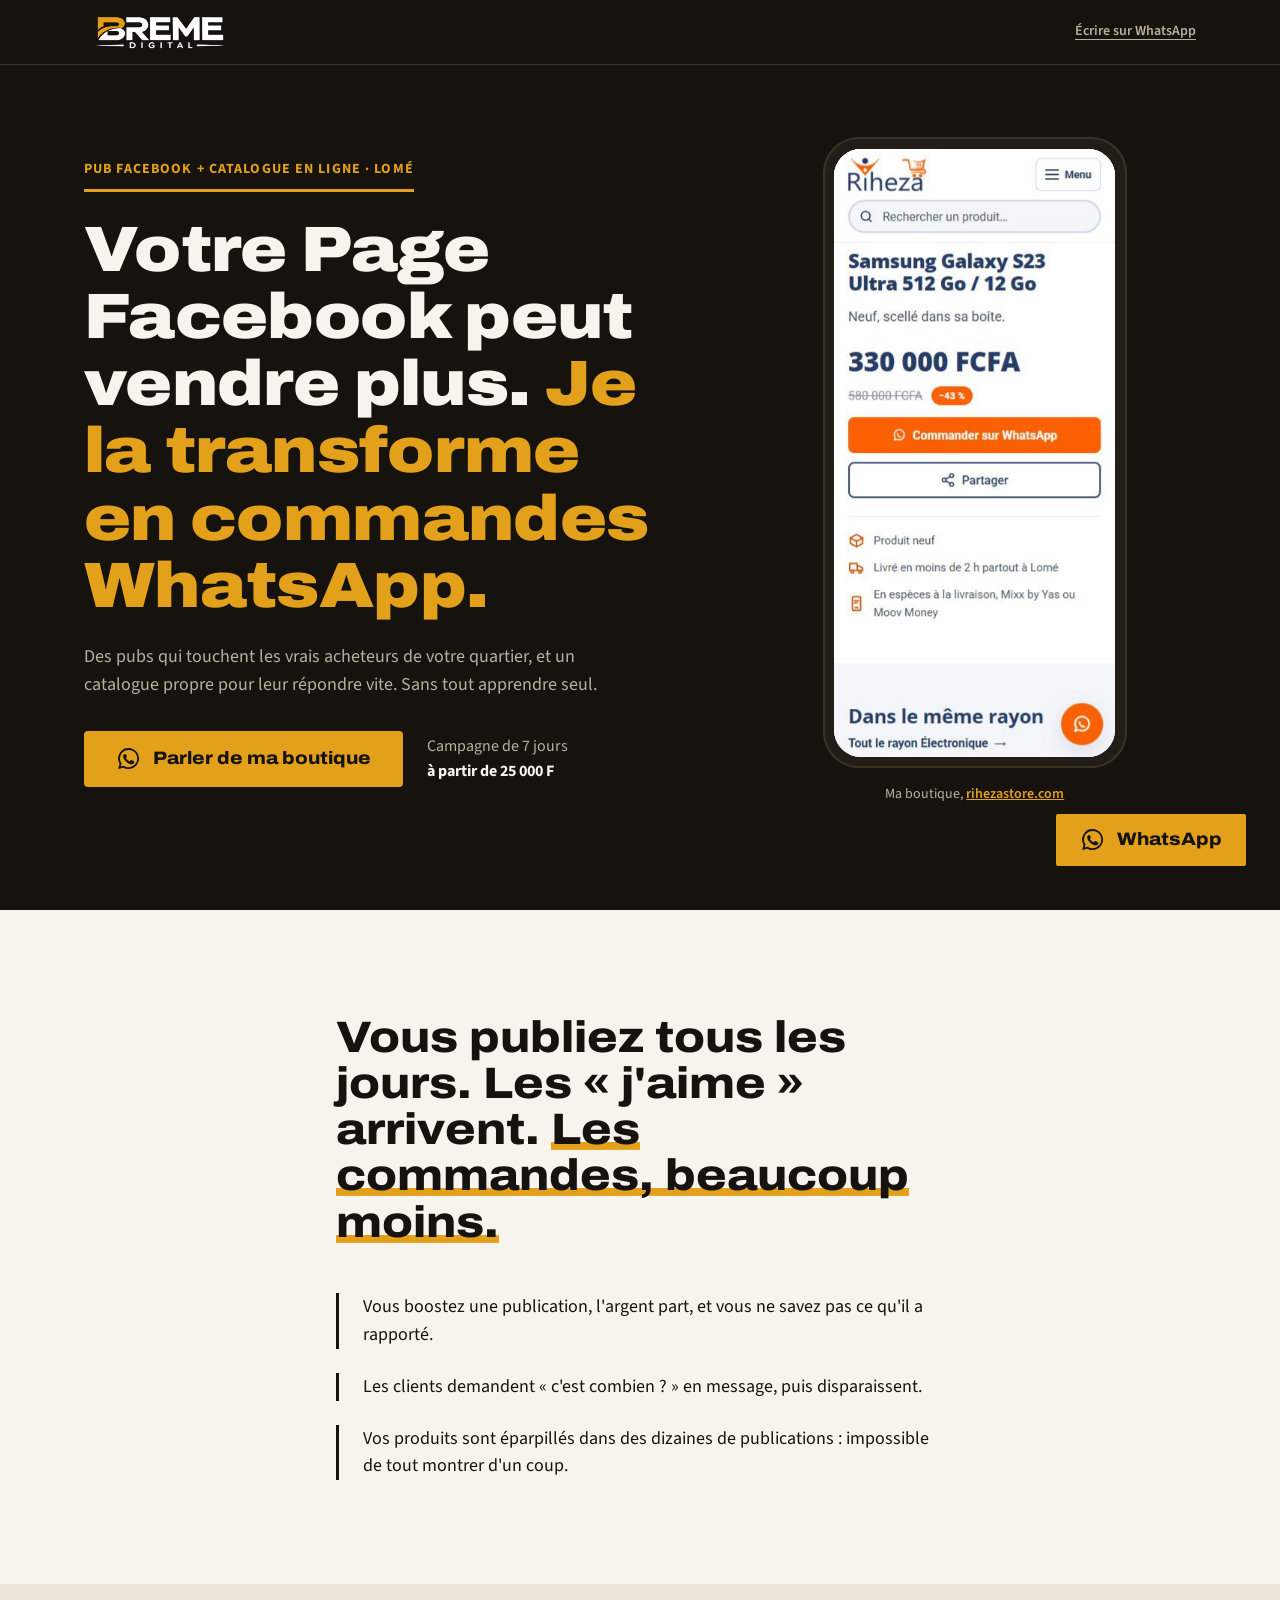
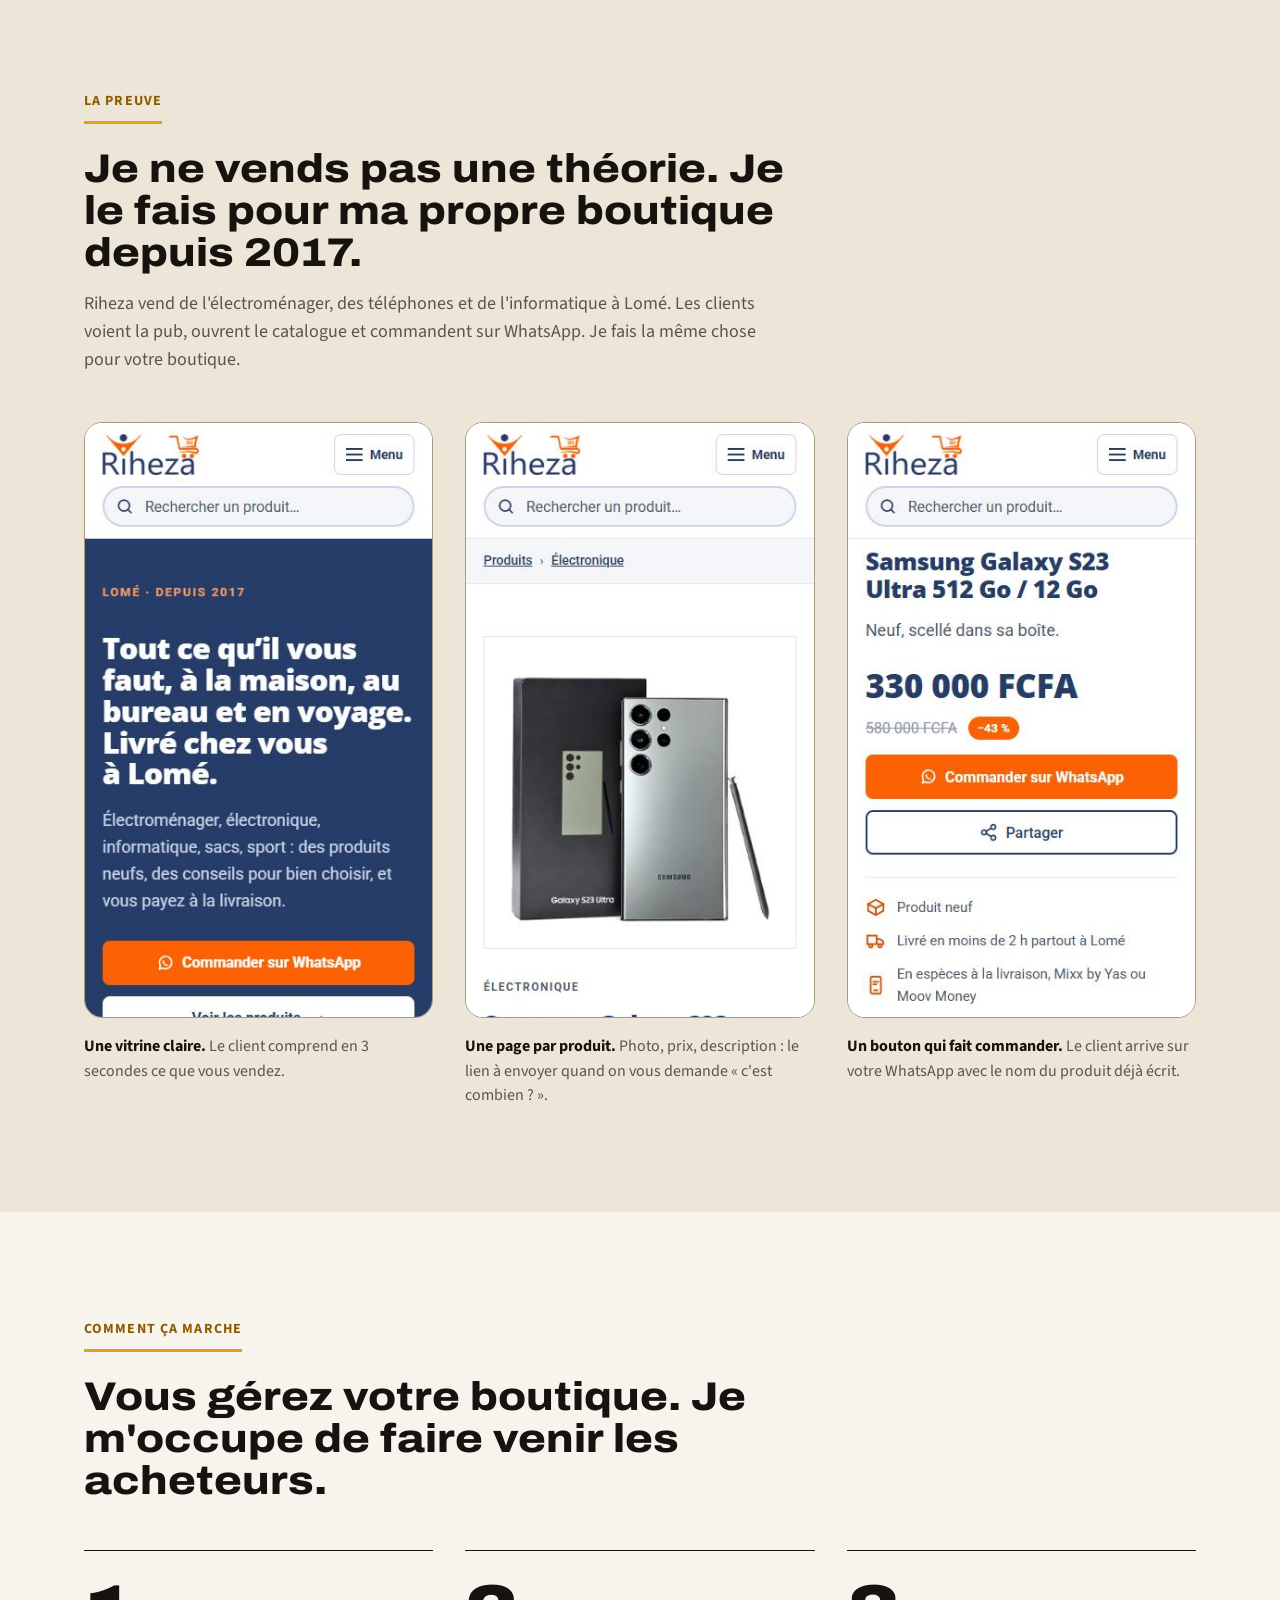
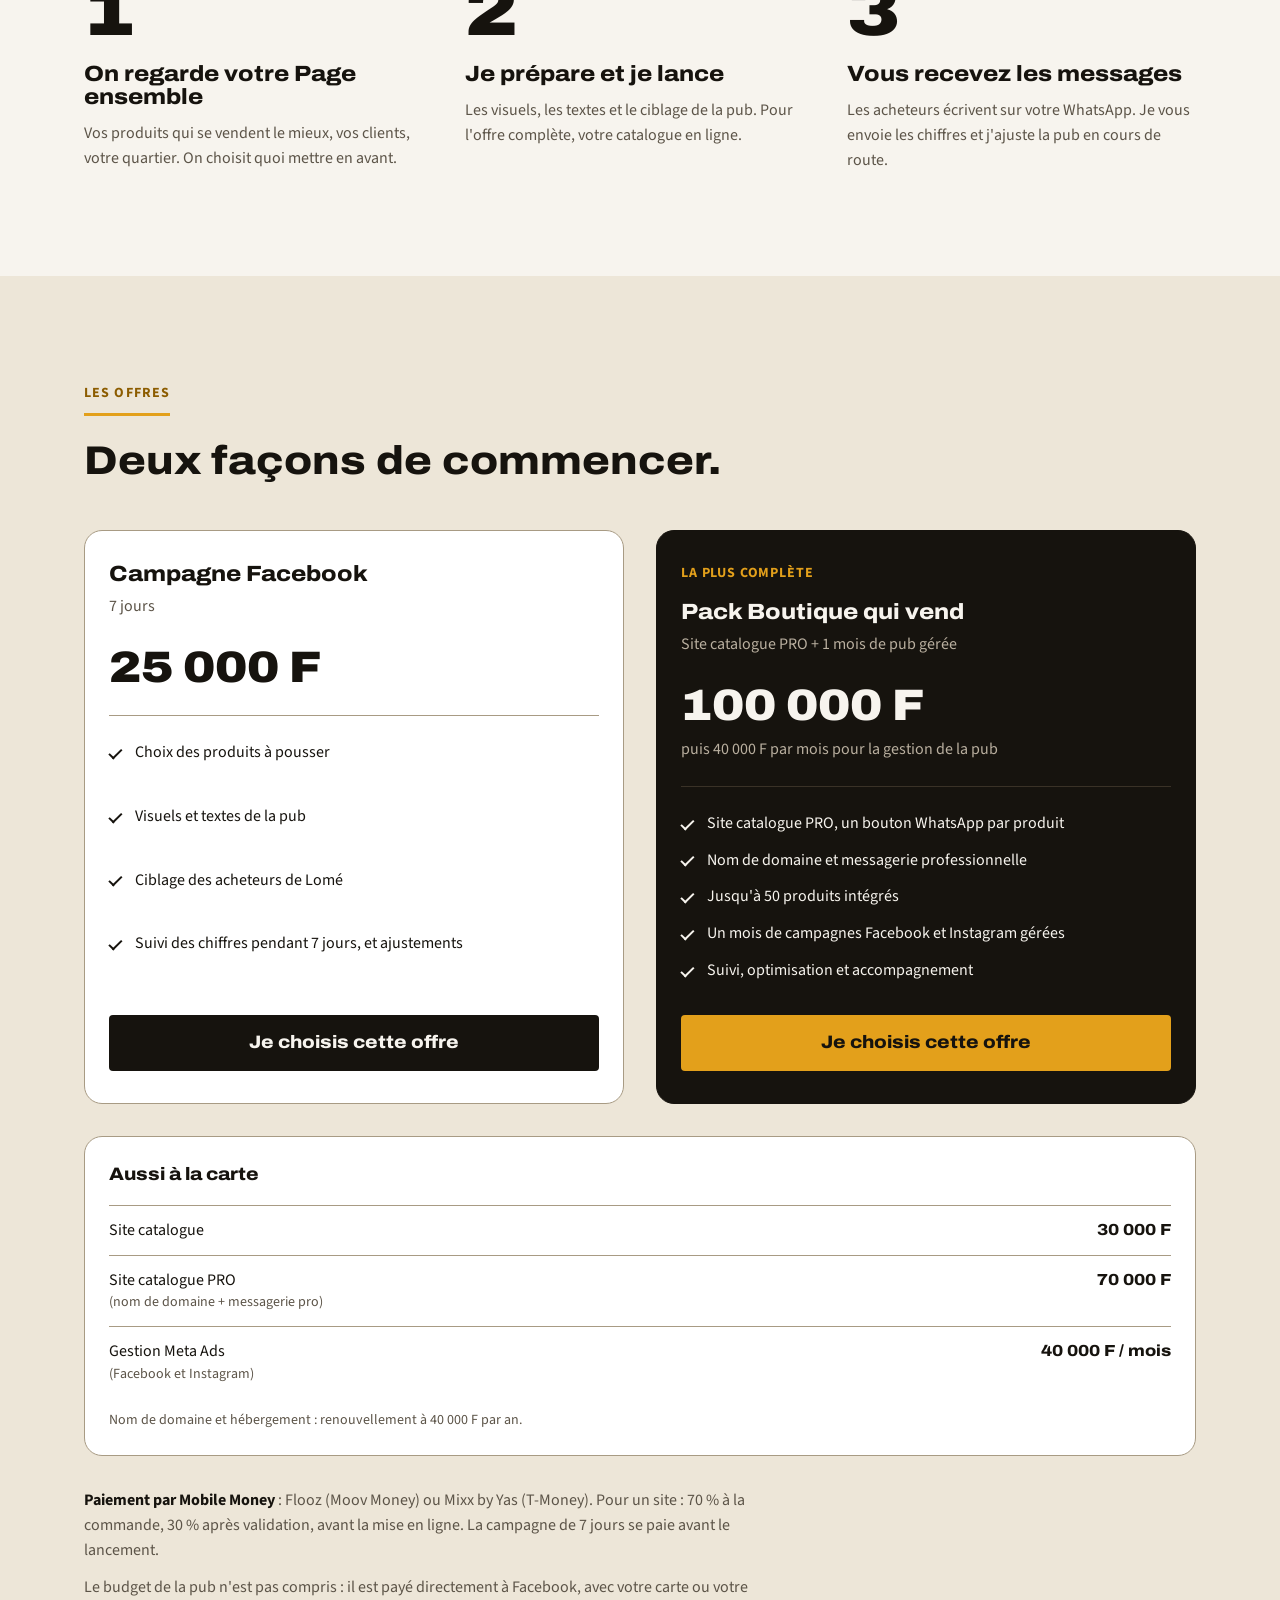
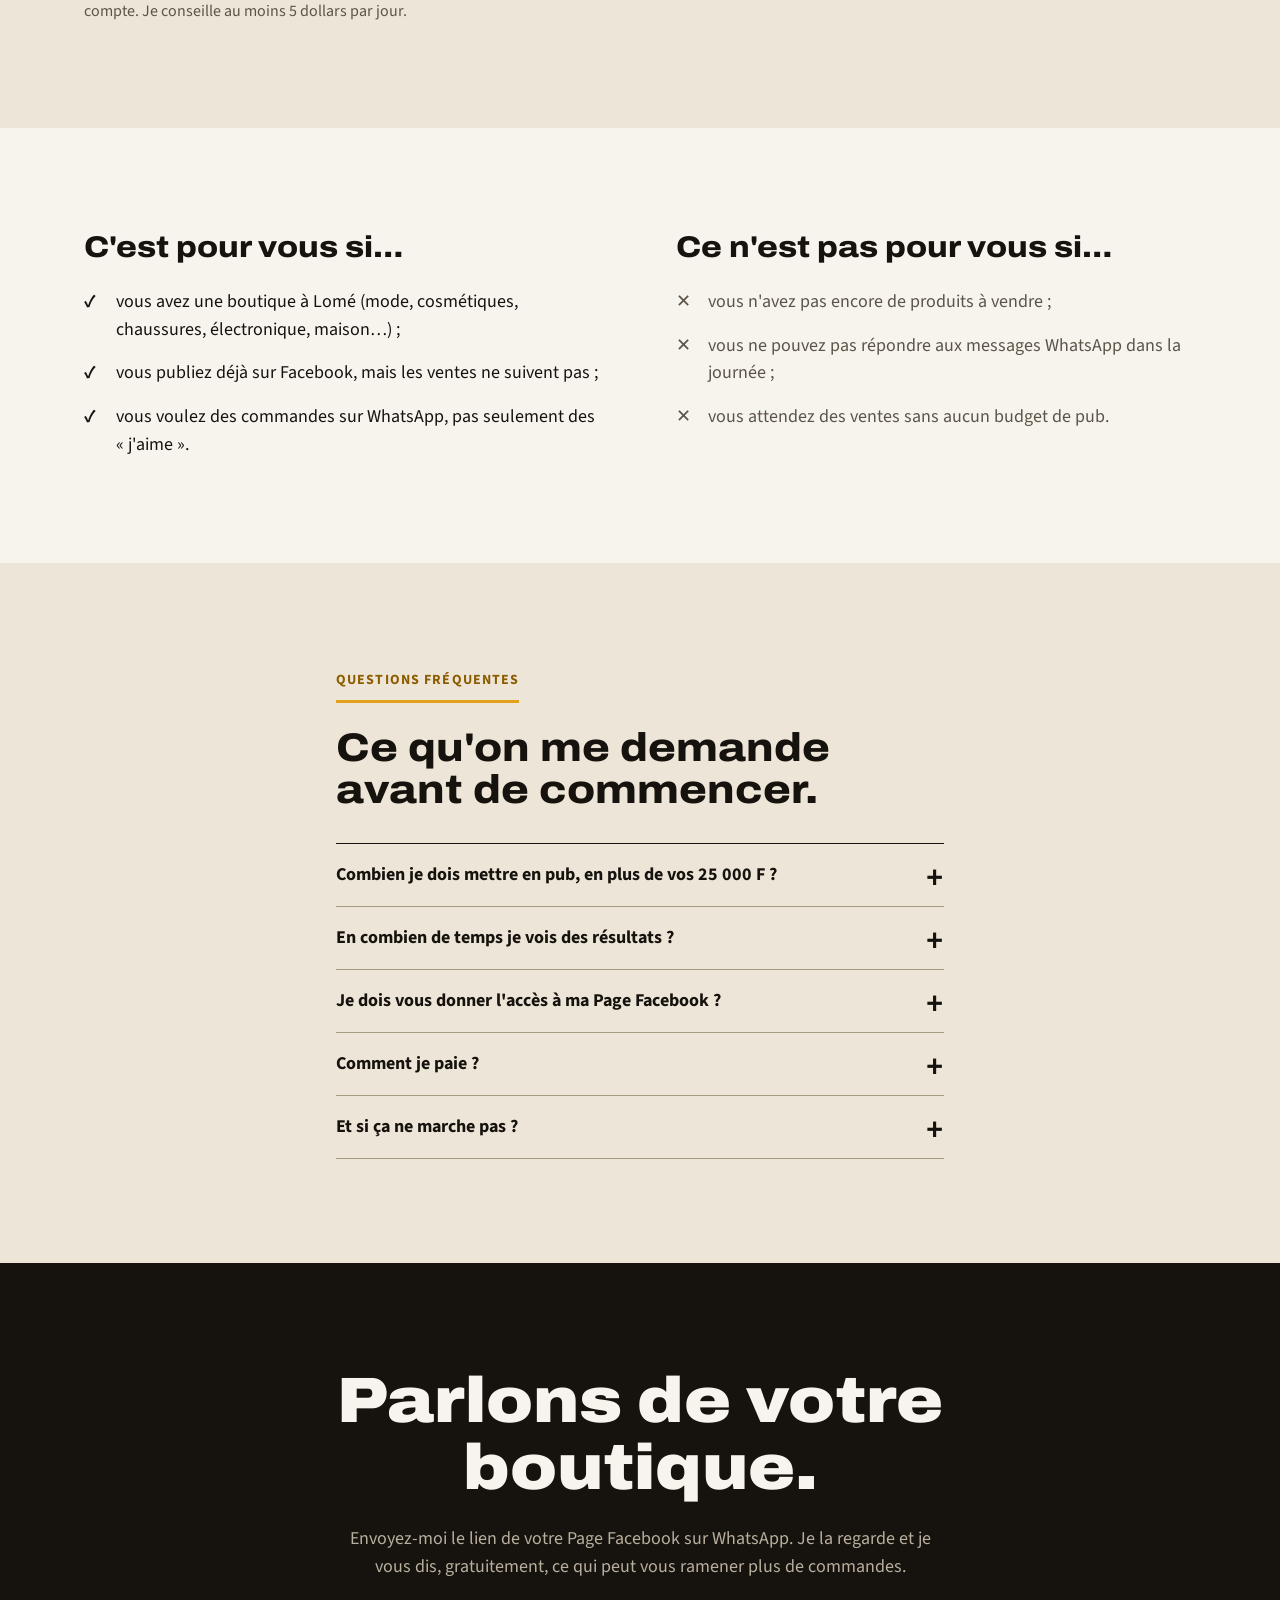
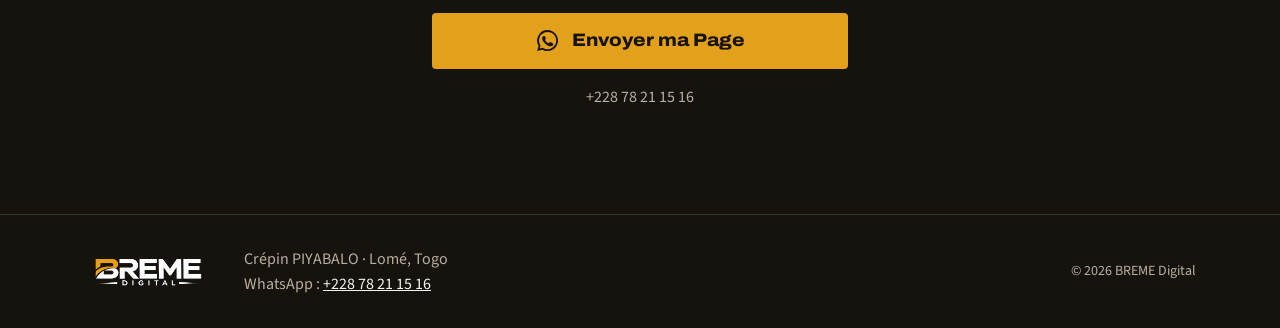
==== commit a991c879: "Add files via upload" ====
--- a/index.html
+++ b/index.html
@@ -151,20 +151,30 @@
         </article>
         <article class="offre offre--complete apparait">
           <p class="offre__etiquette">La plus complète</p>
-          <h3 class="offre__nom">Boutique qui vend</h3>
-          <p class="offre__duree">Catalogue en ligne + 1 mois de pub</p>
-          <p class="offre__prix">120&nbsp;000&nbsp;F</p>
-          <p class="offre__suite">puis 45&nbsp;000&nbsp;F par mois pour la gestion de la pub</p>
+          <h3 class="offre__nom">Pack Boutique qui vend</h3>
+          <p class="offre__duree">Site catalogue PRO + 1 mois de pub gérée</p>
+          <p class="offre__prix">100&nbsp;000&nbsp;F</p>
+          <p class="offre__suite">puis 40&nbsp;000&nbsp;F par mois pour la gestion de la pub</p>
           <ul class="offre__liste">
-            <li>Votre site catalogue, un bouton WhatsApp par produit</li>
-            <li>Un mois de campagnes Facebook gérées</li>
-            <li>Les chiffres chaque semaine</li>
-            <li>Les ajustements pour améliorer les résultats</li>
-          </ul>
-          <a class="bouton bouton--plein" href="https://wa.me/22878211516?text=Bonjour%20Breme%2C%20l'offre%20Boutique%20qui%20vend%20m'int%C3%A9resse." target="_blank" rel="noopener">Je choisis cette offre</a>
+            <li>Site catalogue PRO, un bouton WhatsApp par produit</li>
+            <li>Nom de domaine et messagerie professionnelle</li>
+            <li>Jusqu'à 50 produits intégrés</li>
+            <li>Un mois de campagnes Facebook et Instagram gérées</li>
+            <li>Suivi, optimisation et accompagnement</li>
+          </ul>
+          <a class="bouton bouton--plein" href="https://wa.me/22878211516?text=Bonjour%20Breme%2C%20le%20Pack%20Boutique%20qui%20vend%20m'int%C3%A9resse." target="_blank" rel="noopener">Je choisis cette offre</a>
         </article>
       </div>
-      <p class="note"><strong>Paiement par Mobile Money</strong> : Flooz (Moov Money) ou Mixx by Yas (T-Money). La campagne se paie avant le lancement ; l'offre complète en deux fois, 60&nbsp;000&nbsp;F au démarrage et 60&nbsp;000&nbsp;F quand votre catalogue est prêt.</p>
+      <div class="carte-offres apparait">
+        <p class="carte-offres__titre">Aussi à la carte</p>
+        <ul class="carte-offres__liste">
+          <li><span>Site catalogue</span><strong>30&nbsp;000&nbsp;F</strong></li>
+          <li><span>Site catalogue PRO <small>(nom de domaine + messagerie pro)</small></span><strong>70&nbsp;000&nbsp;F</strong></li>
+          <li><span>Gestion Meta Ads <small>(Facebook et Instagram)</small></span><strong>40&nbsp;000&nbsp;F / mois</strong></li>
+        </ul>
+        <p class="carte-offres__petit">Nom de domaine et hébergement : renouvellement à 40&nbsp;000&nbsp;F par an.</p>
+      </div>
+      <p class="note"><strong>Paiement par Mobile Money</strong> : Flooz (Moov Money) ou Mixx by Yas (T-Money). Pour un site : 70&nbsp;% à la commande, 30&nbsp;% après validation, avant la mise en ligne. La campagne de 7 jours se paie avant le lancement.</p>
       <p class="note">Le budget de la pub n'est pas compris : il est payé directement à Facebook, avec votre carte ou votre compte. Je conseille au moins 5 dollars par jour.</p>
     </div>
   </section>
@@ -213,11 +223,11 @@
         </details>
         <details>
           <summary>Comment je paie ?</summary>
-          <p>Par Mobile Money : Flooz (Moov Money) ou Mixx by Yas (T-Money). La campagne de 7 jours se paie avant le lancement. L'offre complète se paie en deux fois : 60&nbsp;000&nbsp;F au démarrage, puis 60&nbsp;000&nbsp;F quand votre catalogue est prêt, avant de lancer la pub. La gestion mensuelle se paie au début de chaque mois.</p>
+          <p>Par Mobile Money : Flooz (Moov Money) ou Mixx by Yas (T-Money). Pour un site (et le Pack), 70&nbsp;% à la commande pour démarrer, puis 30&nbsp;% après que vous avez vu et validé le site, avant sa mise en ligne. La campagne de 7 jours se paie avant le lancement, et la gestion mensuelle au début de chaque mois. Tout est précisé dans le devis.</p>
         </details>
         <details>
           <summary>Et si ça ne marche pas ?</summary>
-          <p>Je vous envoie les chiffres de la campagne pendant les 7 jours : personnes touchées, clics, messages reçus. Si une pub ne ramène pas de messages, je change le visuel, le texte ou le ciblage pendant la campagne, sans frais en plus. Après la campagne, je propose un accompagnement mensuel pour continuer à améliorer les résultats.</p>
+          <p>Je vous envoie les chiffres de la campagne pendant les 7 jours : personnes touchées, clics, messages reçus. Si une pub ne ramène pas de messages, je change le visuel, le texte ou le ciblage pendant la campagne, sans frais en plus. Après la campagne, je propose un accompagnement mensuel pour continuer à améliorer les résultats. Soyons honnêtes : personne ne peut garantir un nombre de ventes. Les résultats dépendent du budget, de l'offre, du marché et de la rapidité de vos réponses aux clients.</p>
         </details>
       </div>
     </div>
--- a/style.css
+++ b/style.css
@@ -177,6 +177,14 @@
 .offre__liste li::before { content: ""; position: absolute; left: 0; top: 0.55em; width: 0.8rem; height: 0.45rem; border-left: 2.5px solid currentColor; border-bottom: 2.5px solid currentColor; transform: rotate(-45deg); }
 .offre:not(.offre--complete) .bouton--plein { background: var(--encre); color: var(--papier); }
 .offre:not(.offre--complete) .bouton--plein:hover { background: var(--encre-2); }
+/* Offres à la carte */
+.carte-offres { background: var(--carte); border: var(--trait-epaisseur) solid var(--trait); border-radius: var(--rayon-grand); padding: var(--e-4); margin-bottom: var(--e-5); }
+.carte-offres__titre { font-family: var(--police-titre); font-stretch: var(--largeur-titre); font-weight: 800; font-size: var(--t-m); margin-bottom: var(--e-3); }
+.carte-offres__liste { list-style: none; margin: 0; padding: 0; }
+.carte-offres__liste li { display: flex; justify-content: space-between; align-items: baseline; gap: var(--e-3); padding: var(--e-2) 0; border-top: 1px solid var(--trait); }
+.carte-offres__liste small { display: block; color: var(--gris); font-size: var(--t-xs); }
+.carte-offres__liste strong { white-space: nowrap; font-family: var(--police-titre); font-stretch: var(--largeur-titre); font-weight: 800; }
+.carte-offres__petit { margin-top: var(--e-2); color: var(--gris); font-size: var(--t-xs); }
 .note { color: var(--gris); max-width: 44rem; font-size: var(--t-s); }
 .note + .note { margin-top: var(--e-2); }
 .note strong { color: var(--encre); }
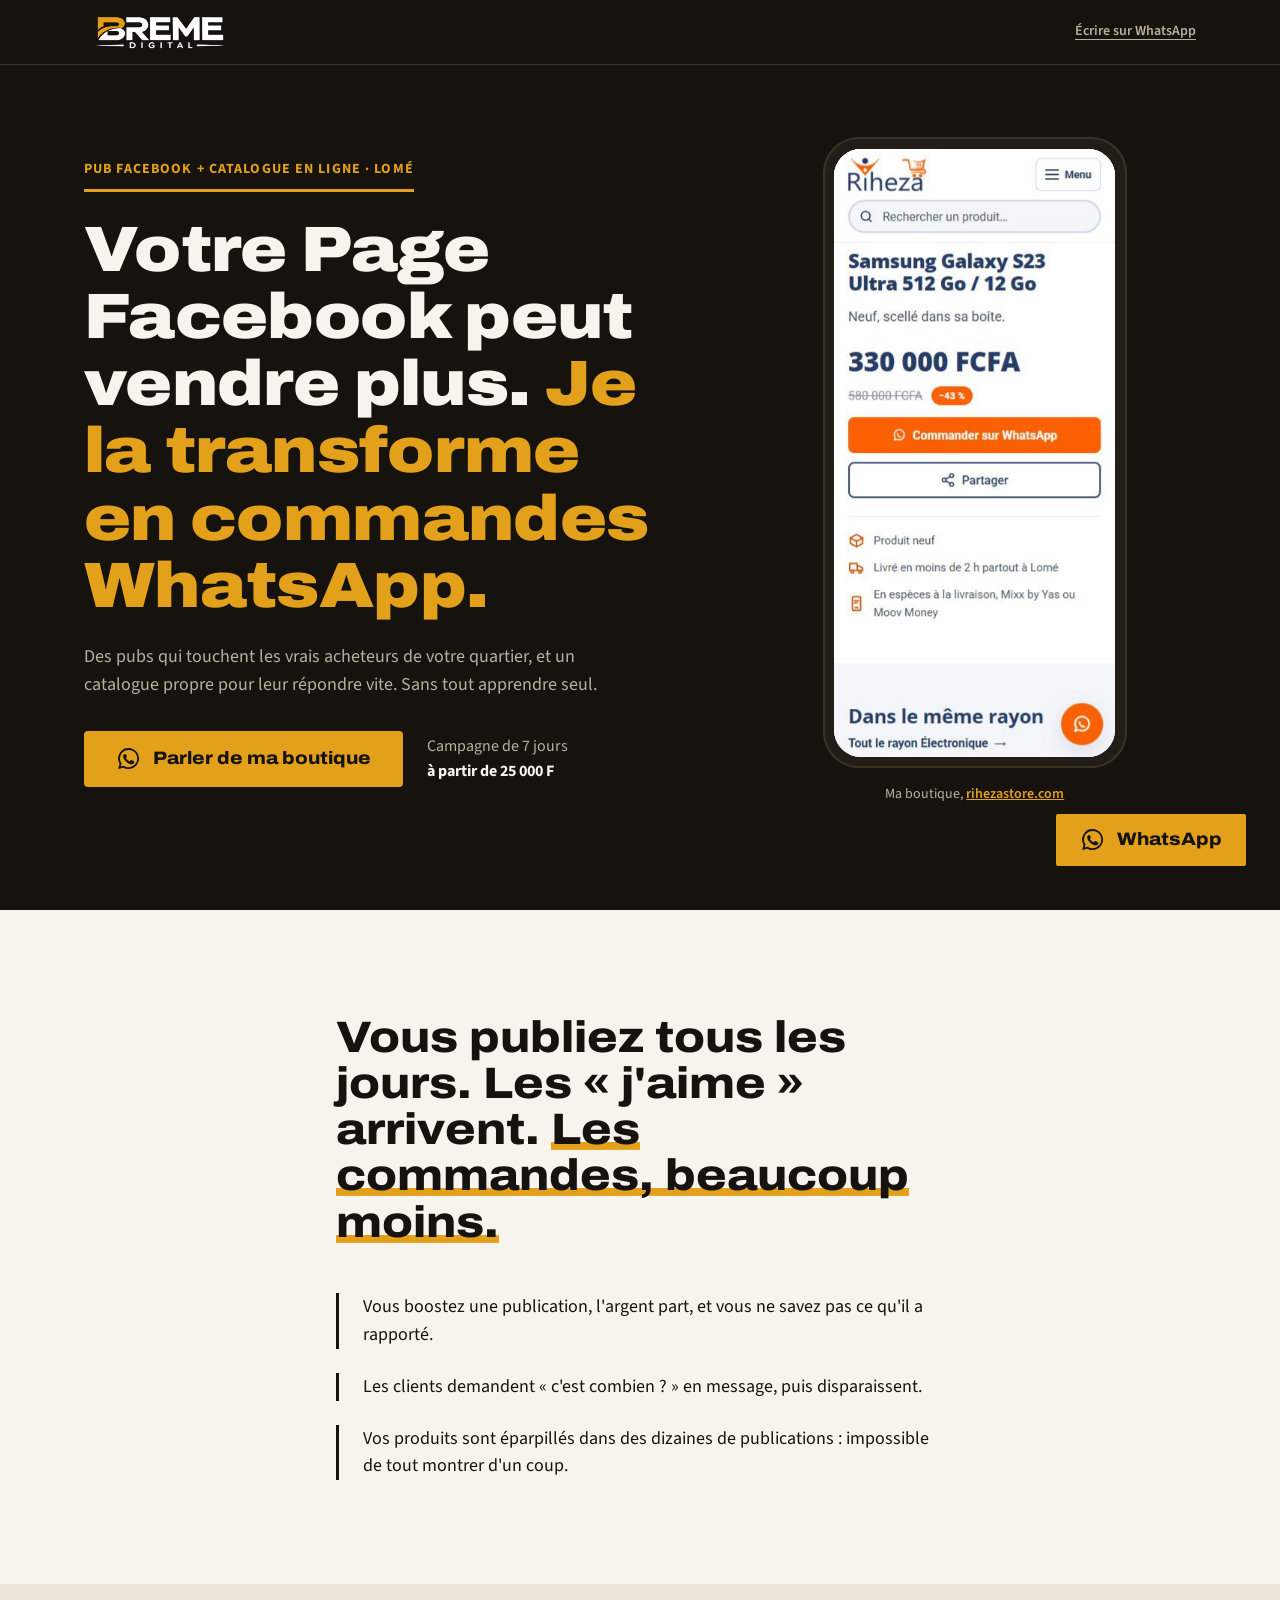
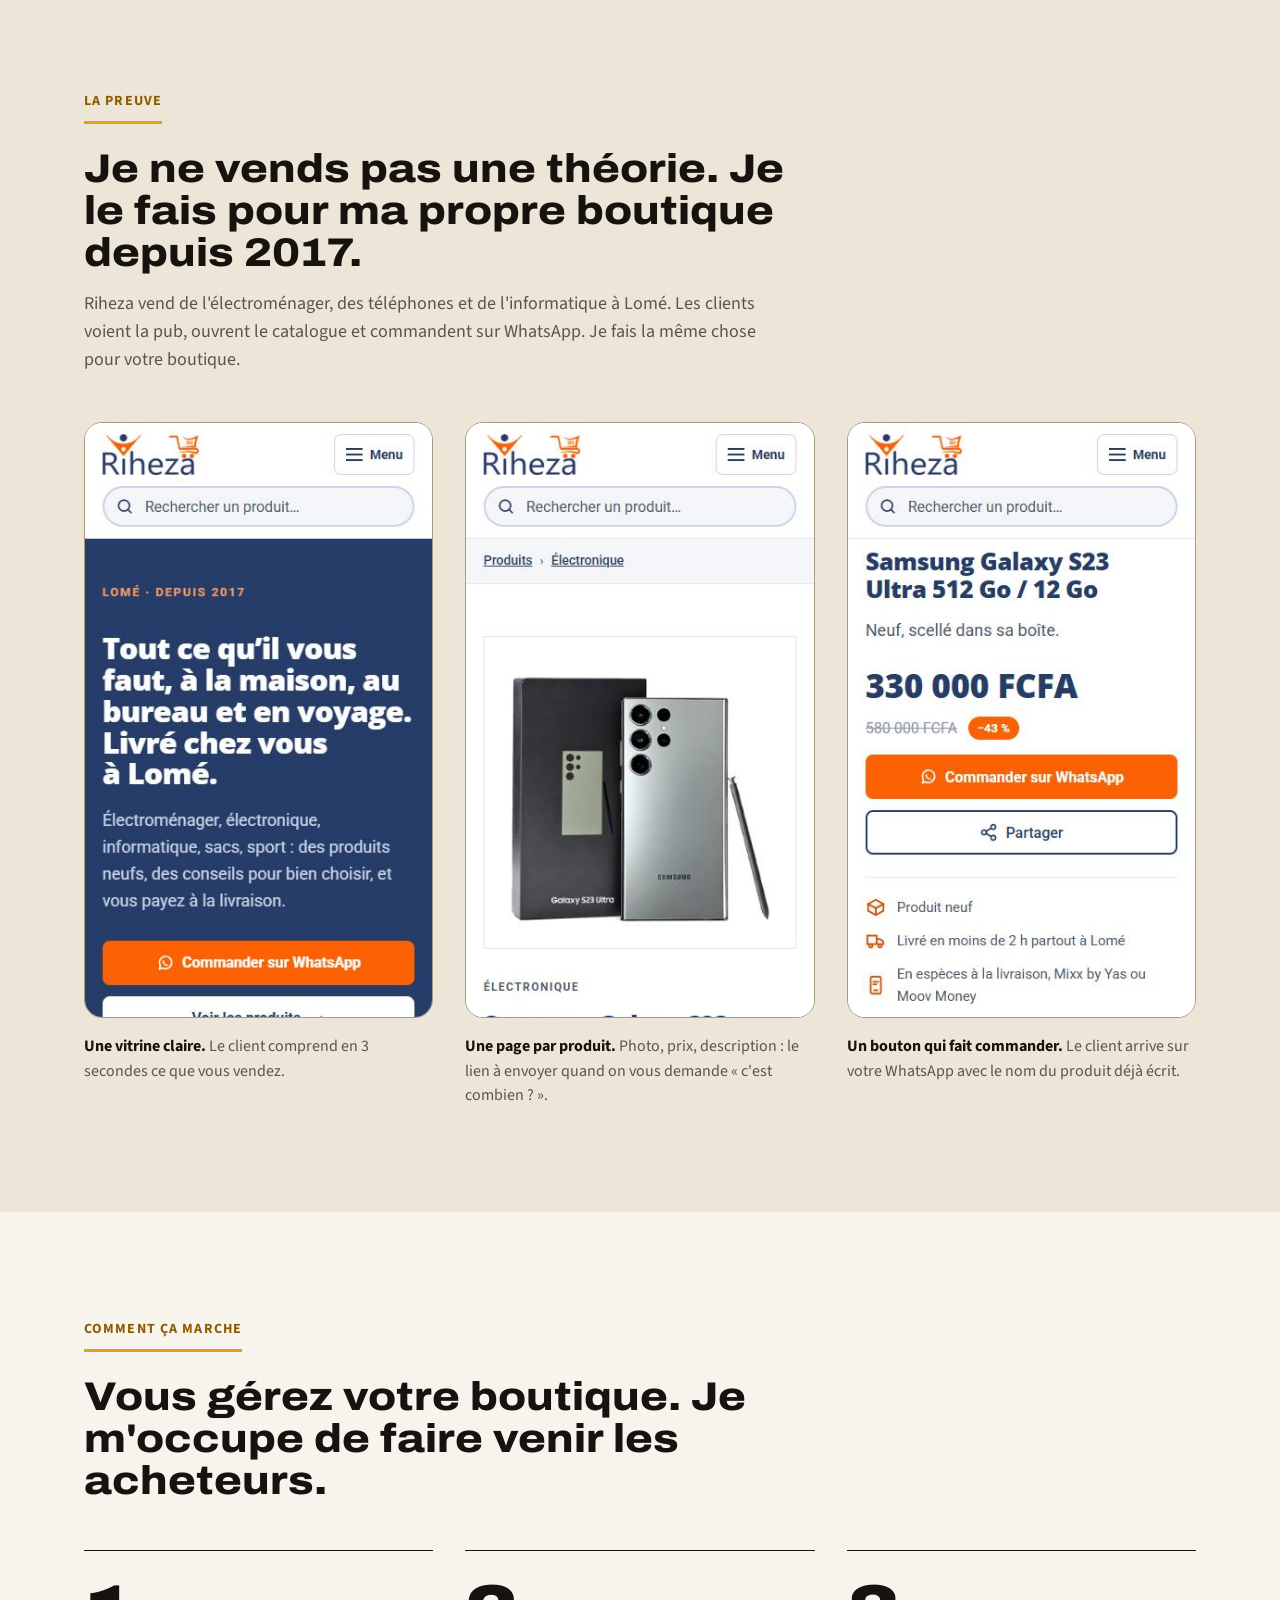
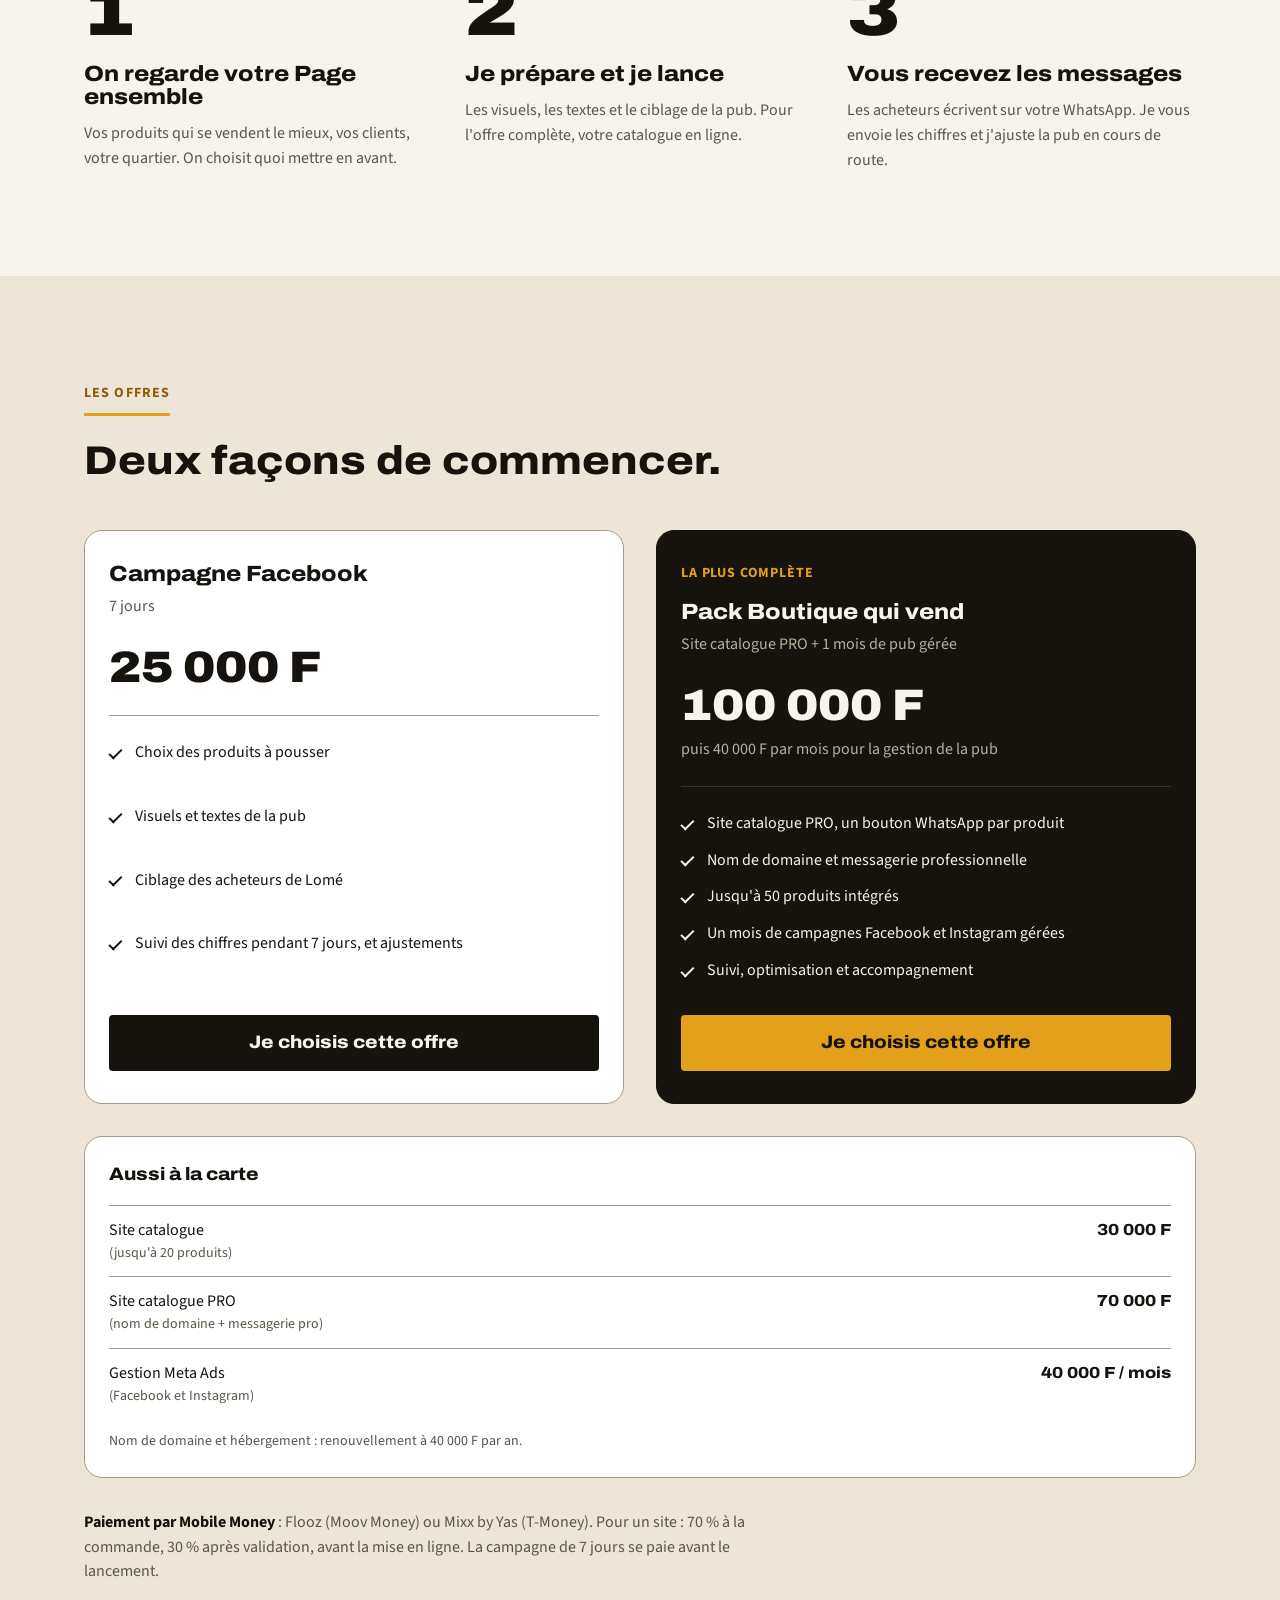
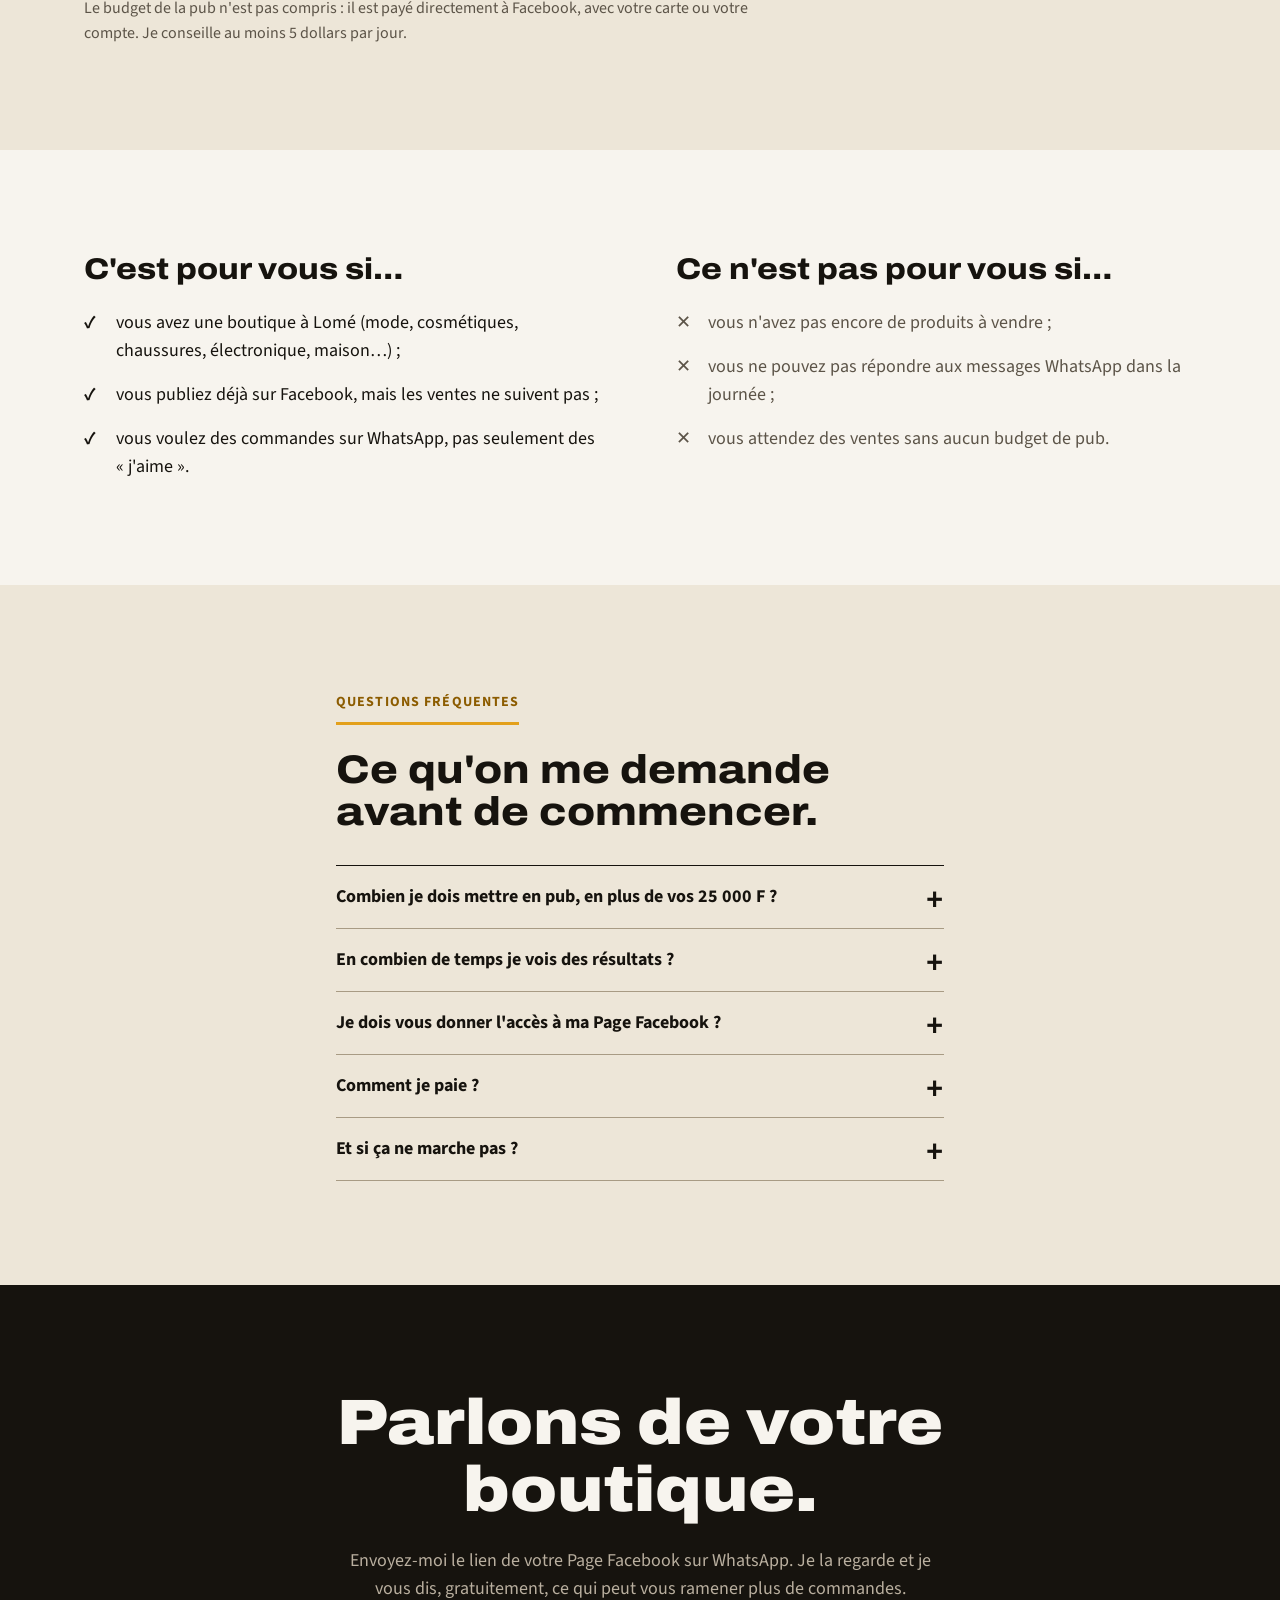
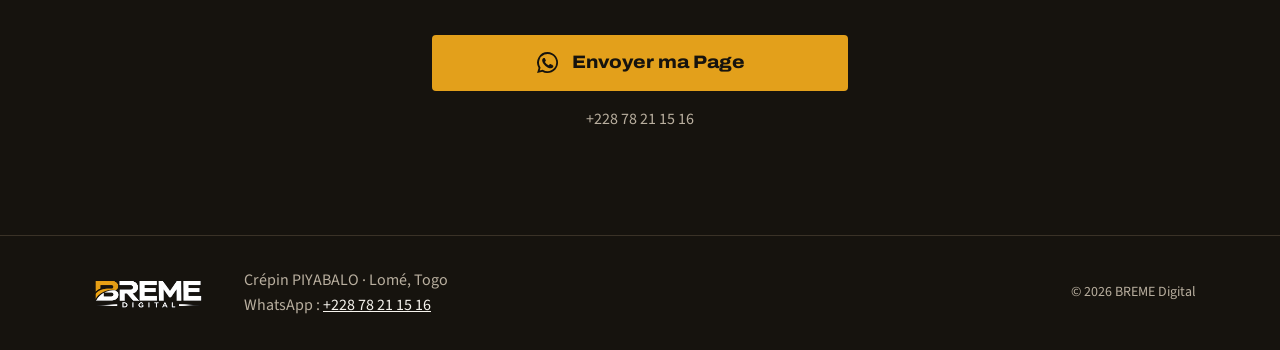
==== commit 956132d0: "Add files via upload" ====
--- a/index.html
+++ b/index.html
@@ -168,7 +168,7 @@
       <div class="carte-offres apparait">
         <p class="carte-offres__titre">Aussi à la carte</p>
         <ul class="carte-offres__liste">
-          <li><span>Site catalogue</span><strong>30&nbsp;000&nbsp;F</strong></li>
+          <li><span>Site catalogue <small>(jusqu'à 20 produits)</small></span><strong>30&nbsp;000&nbsp;F</strong></li>
           <li><span>Site catalogue PRO <small>(nom de domaine + messagerie pro)</small></span><strong>70&nbsp;000&nbsp;F</strong></li>
           <li><span>Gestion Meta Ads <small>(Facebook et Instagram)</small></span><strong>40&nbsp;000&nbsp;F / mois</strong></li>
         </ul>
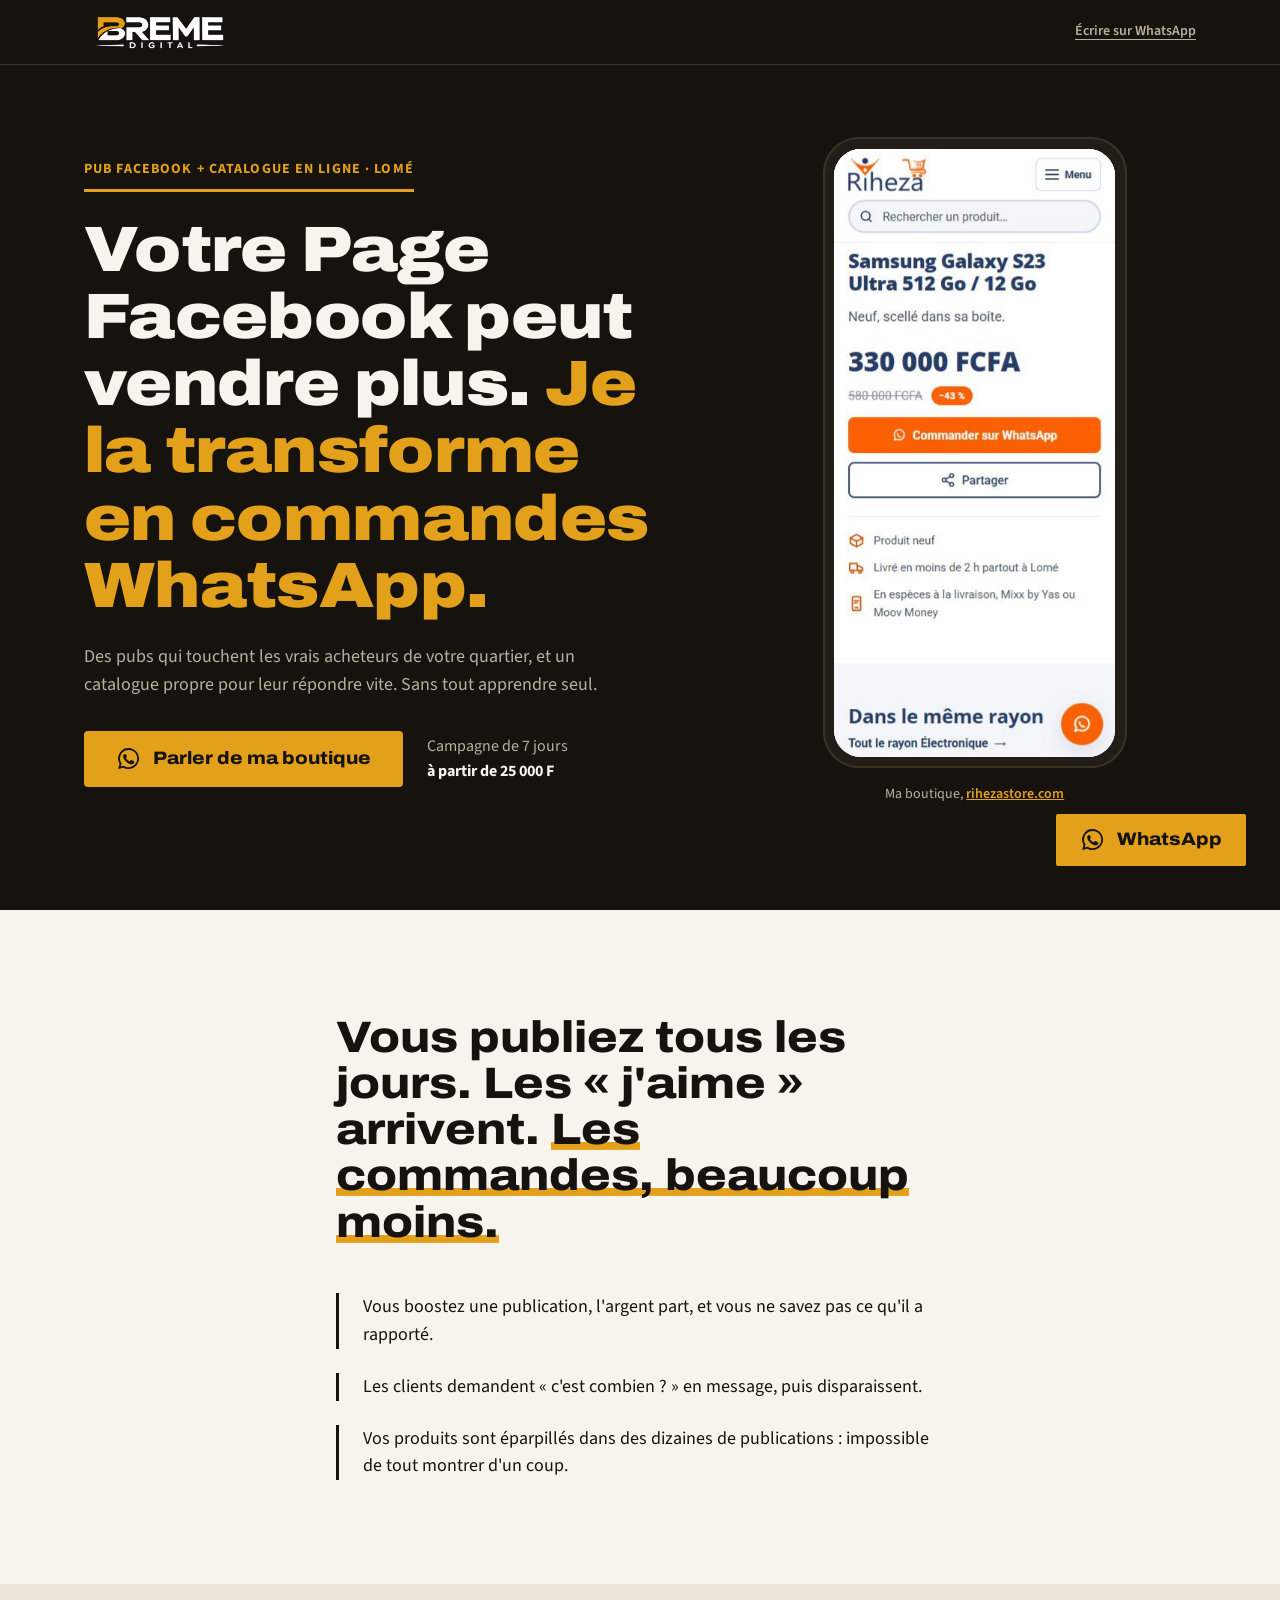
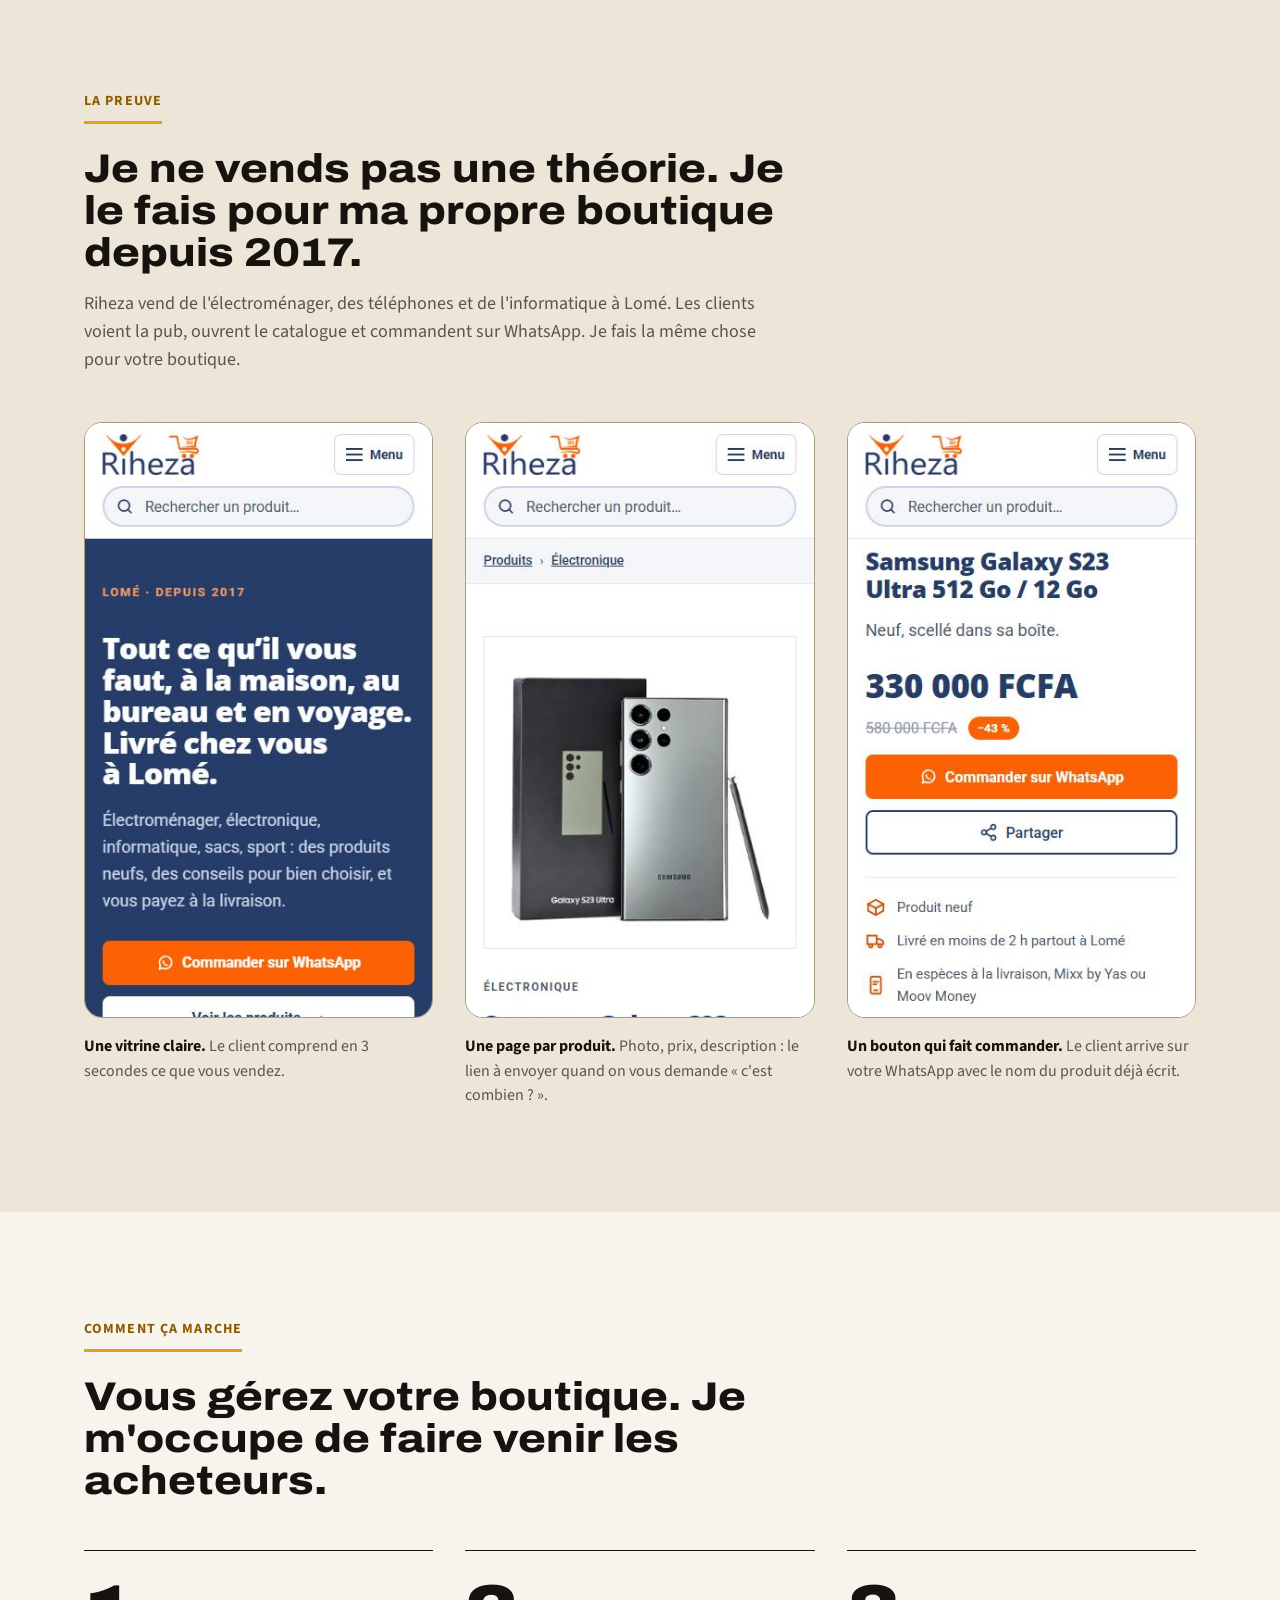
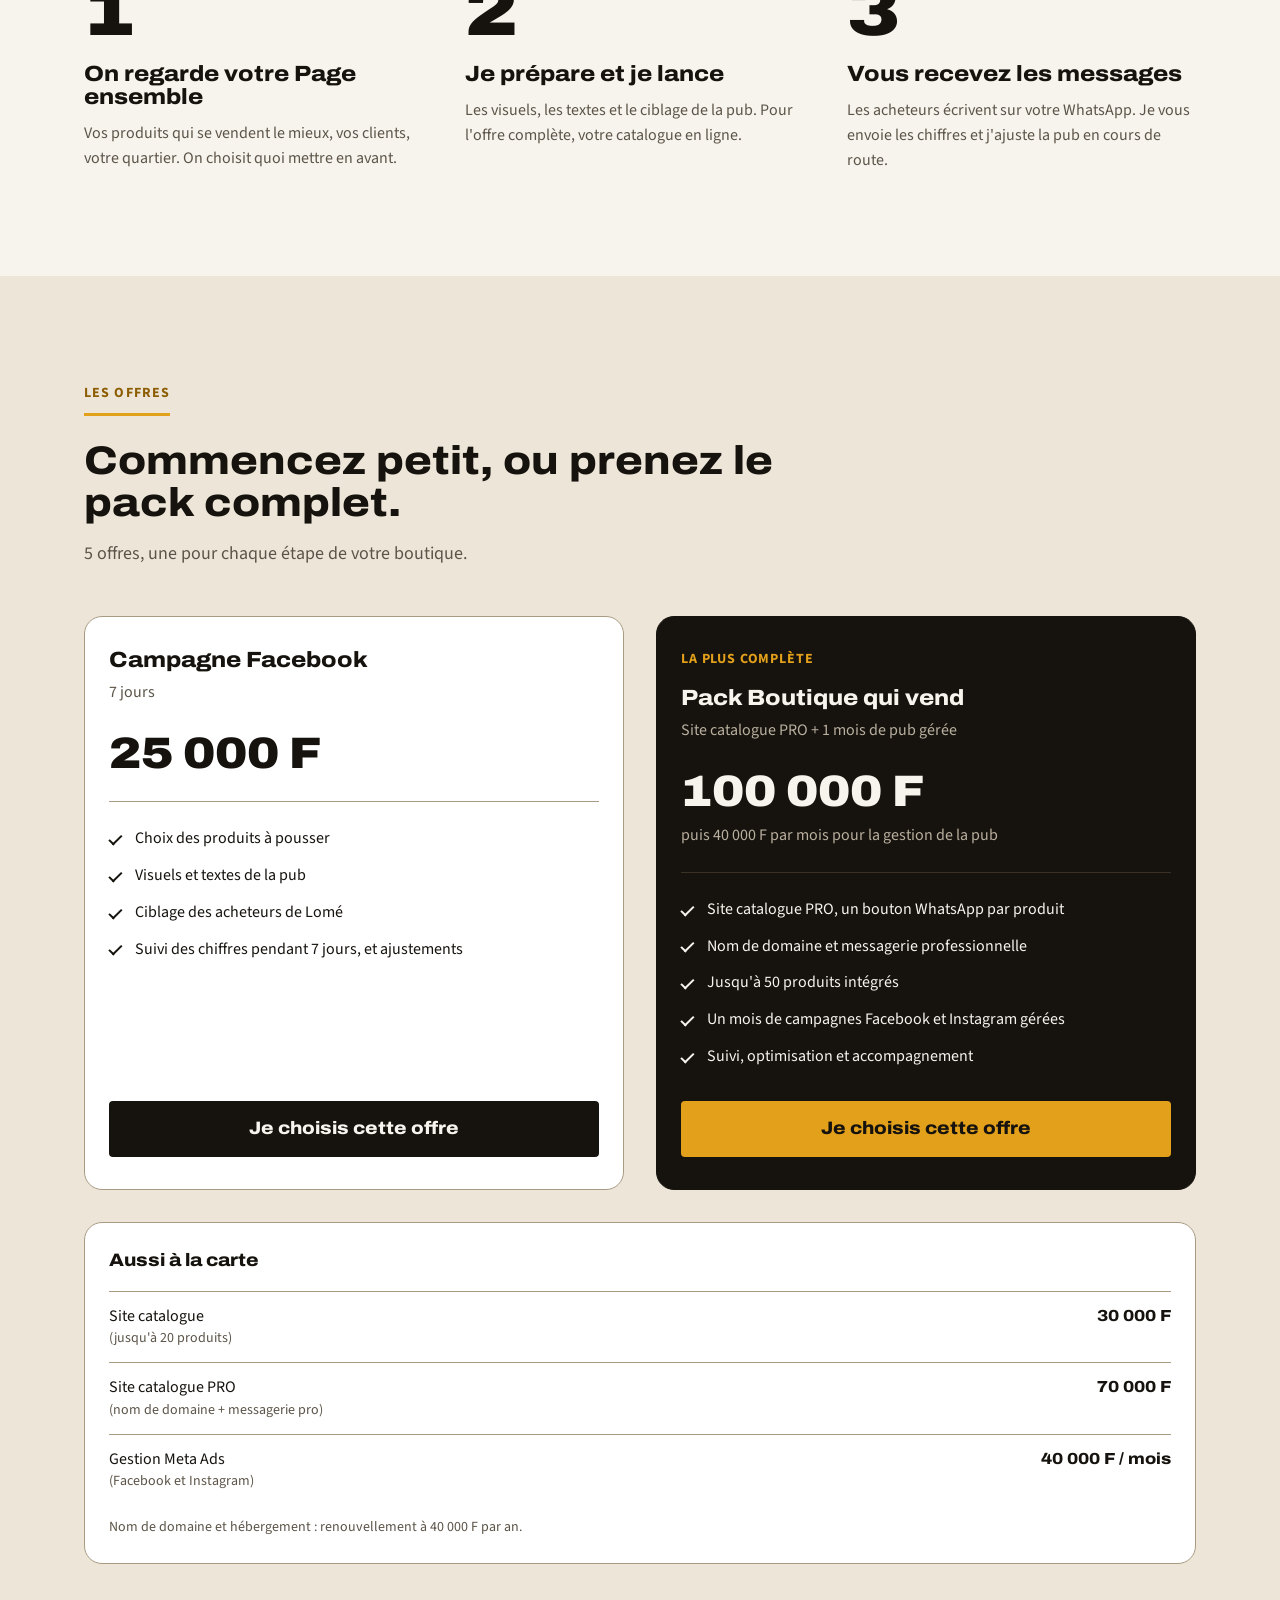
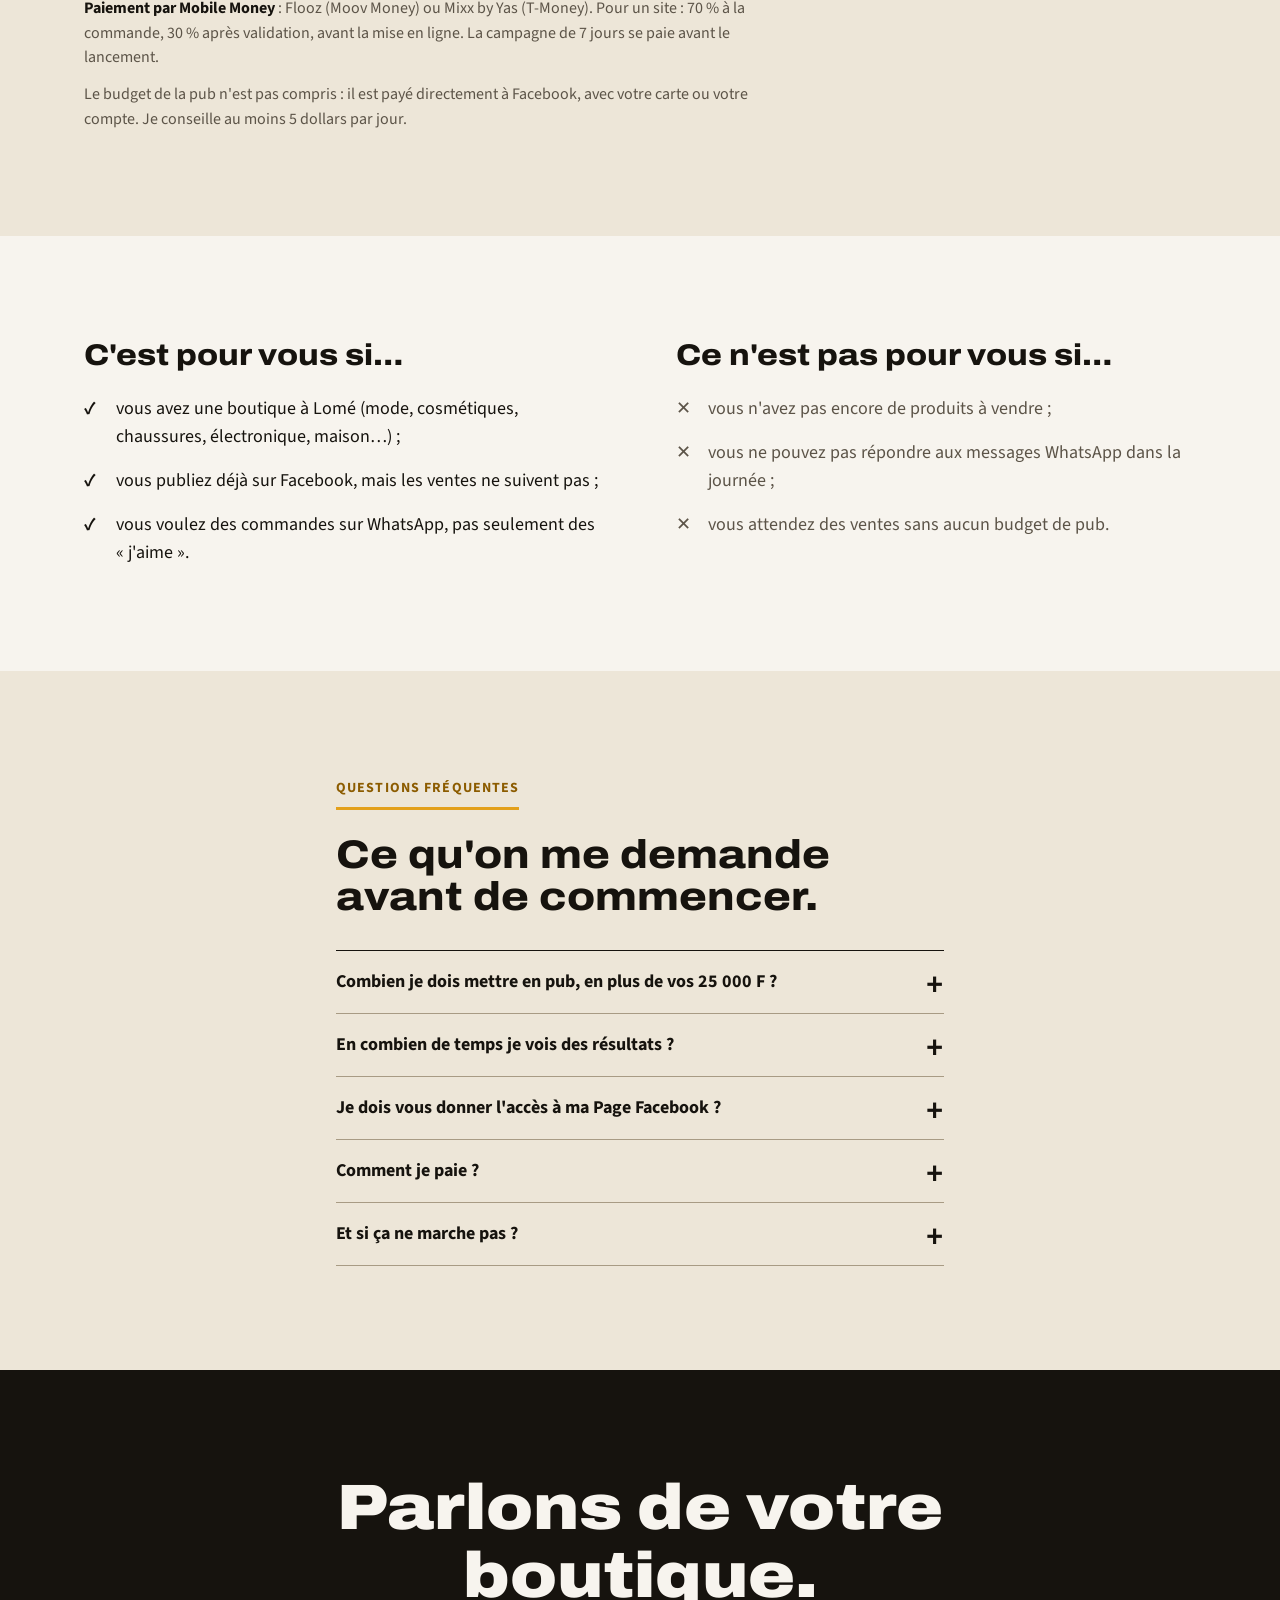
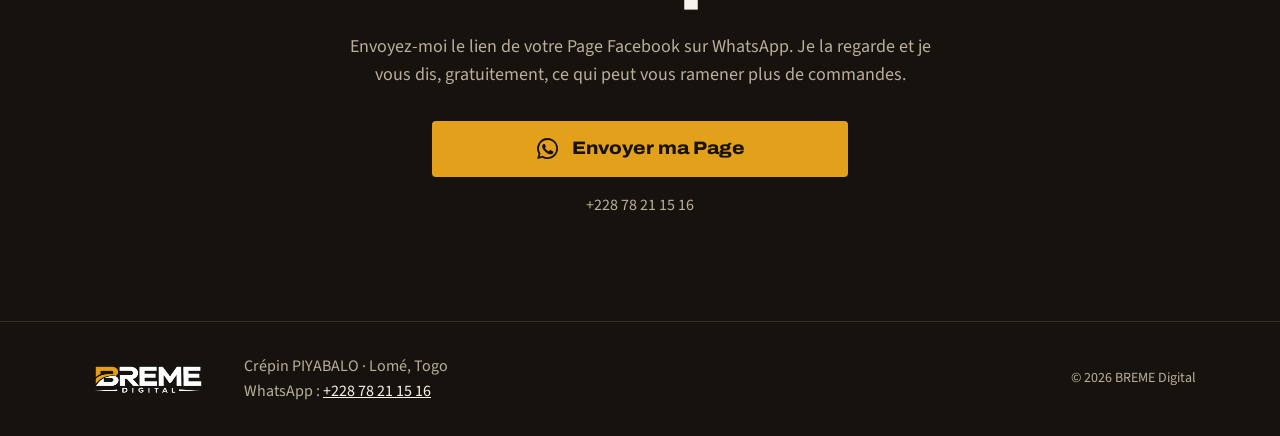
==== commit e5aa3cc0: "Add files via upload" ====
--- a/index.html
+++ b/index.html
@@ -134,7 +134,8 @@
     <div class="conteneur">
       <div class="entete-section">
         <p class="libelle">Les offres</p>
-        <h2 class="titre-section apparait">Deux façons de commencer.</h2>
+        <h2 class="titre-section apparait">Commencez petit, ou prenez le pack complet.</h2>
+        <p class="chapeau apparait">5 offres, une pour chaque étape de votre boutique.</p>
       </div>
       <div class="offres">
         <article class="offre apparait">
--- a/style.css
+++ b/style.css
@@ -171,7 +171,7 @@
 .offre--complete .offre__duree, .offre--complete .offre__suite { color: var(--gris-clair); }
 .offre__prix { font-family: var(--police-titre); font-stretch: var(--largeur-titre); font-weight: 900; font-size: var(--t-prix); line-height: 1.1; margin-top: var(--e-4); }
 .offre__suite { color: var(--gris); margin-top: var(--e-1); }
-.offre__liste { list-style: none; margin: var(--e-4) 0 var(--e-5); padding: var(--e-4) 0 0; border-top: 1px solid var(--trait); display: grid; gap: var(--e-2); flex: 1; }
+.offre__liste { list-style: none; margin: var(--e-4) 0 var(--e-5); padding: var(--e-4) 0 0; border-top: 1px solid var(--trait); display: grid; gap: var(--e-2); align-content: start; flex: 1; }
 .offre--complete .offre__liste { border-top-color: var(--trait-sombre); }
 .offre__liste li { padding-left: 1.6rem; position: relative; }
 .offre__liste li::before { content: ""; position: absolute; left: 0; top: 0.55em; width: 0.8rem; height: 0.45rem; border-left: 2.5px solid currentColor; border-bottom: 2.5px solid currentColor; transform: rotate(-45deg); }
